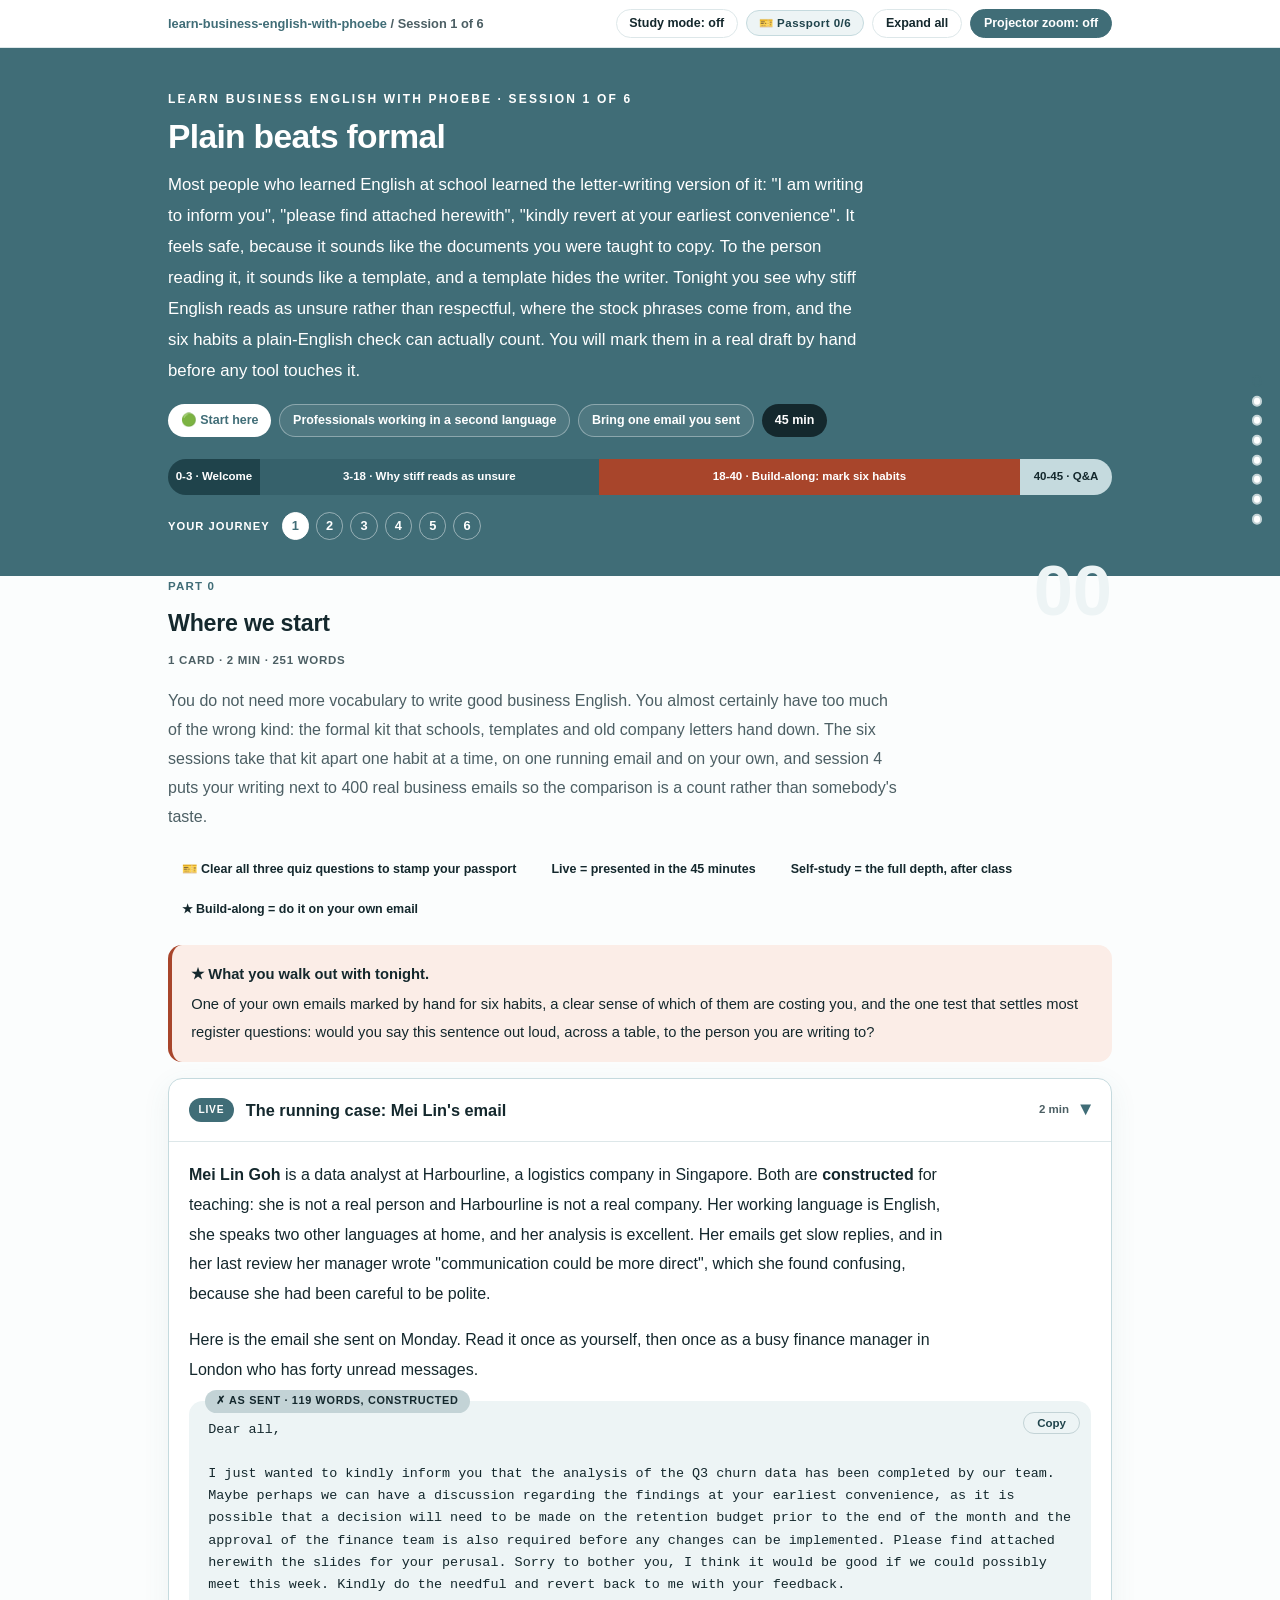
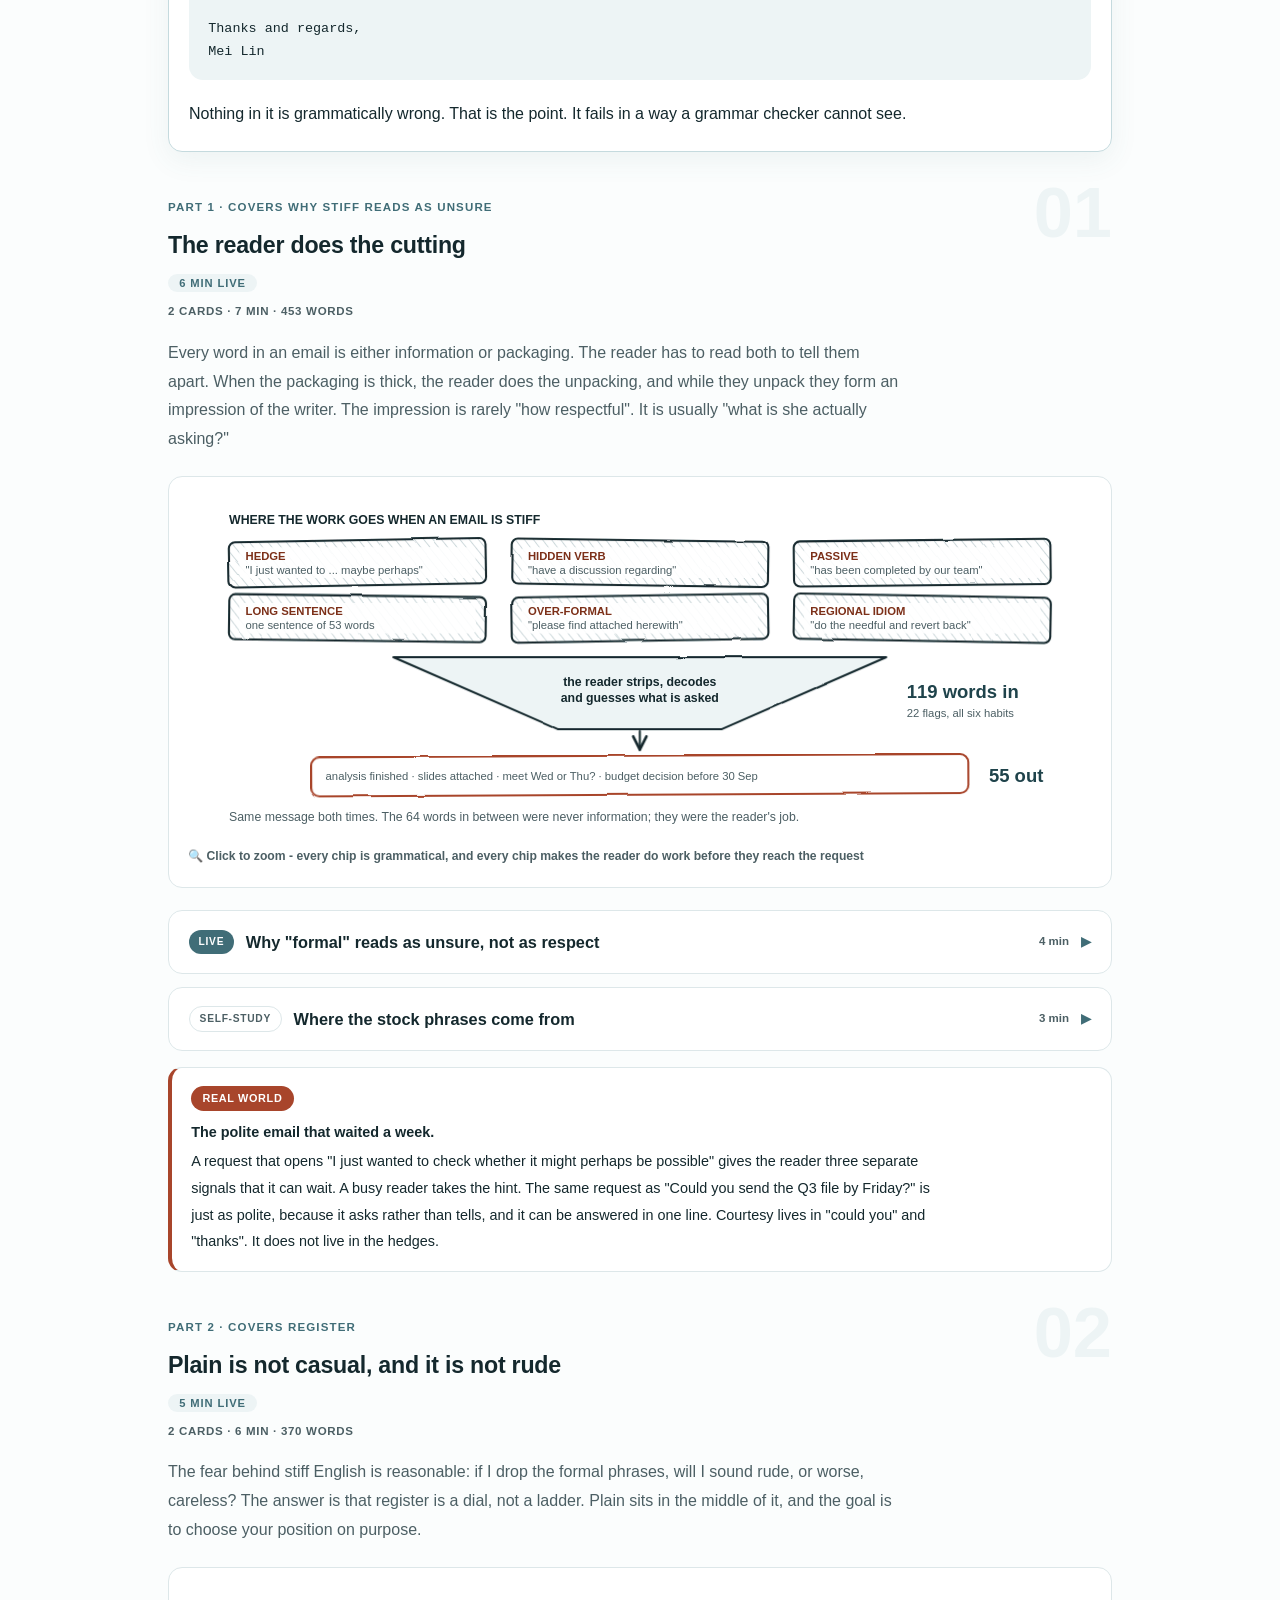
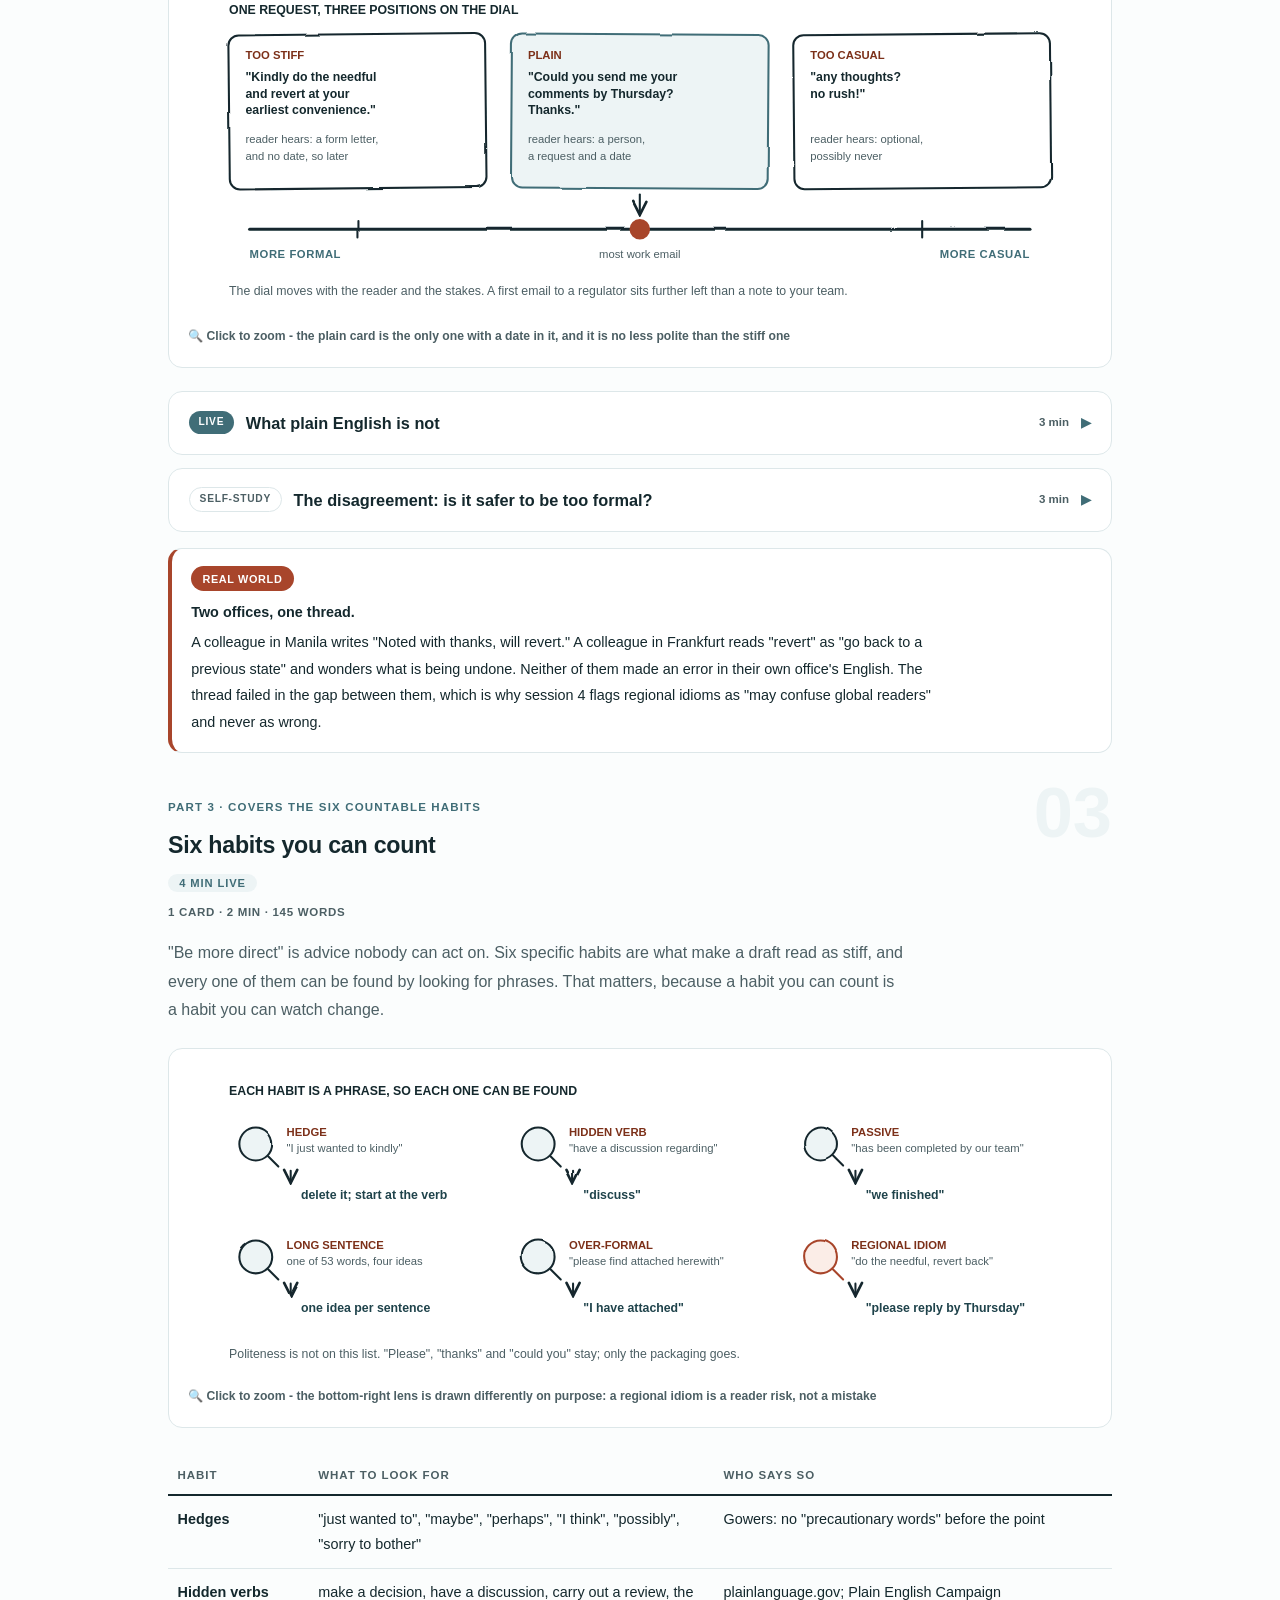
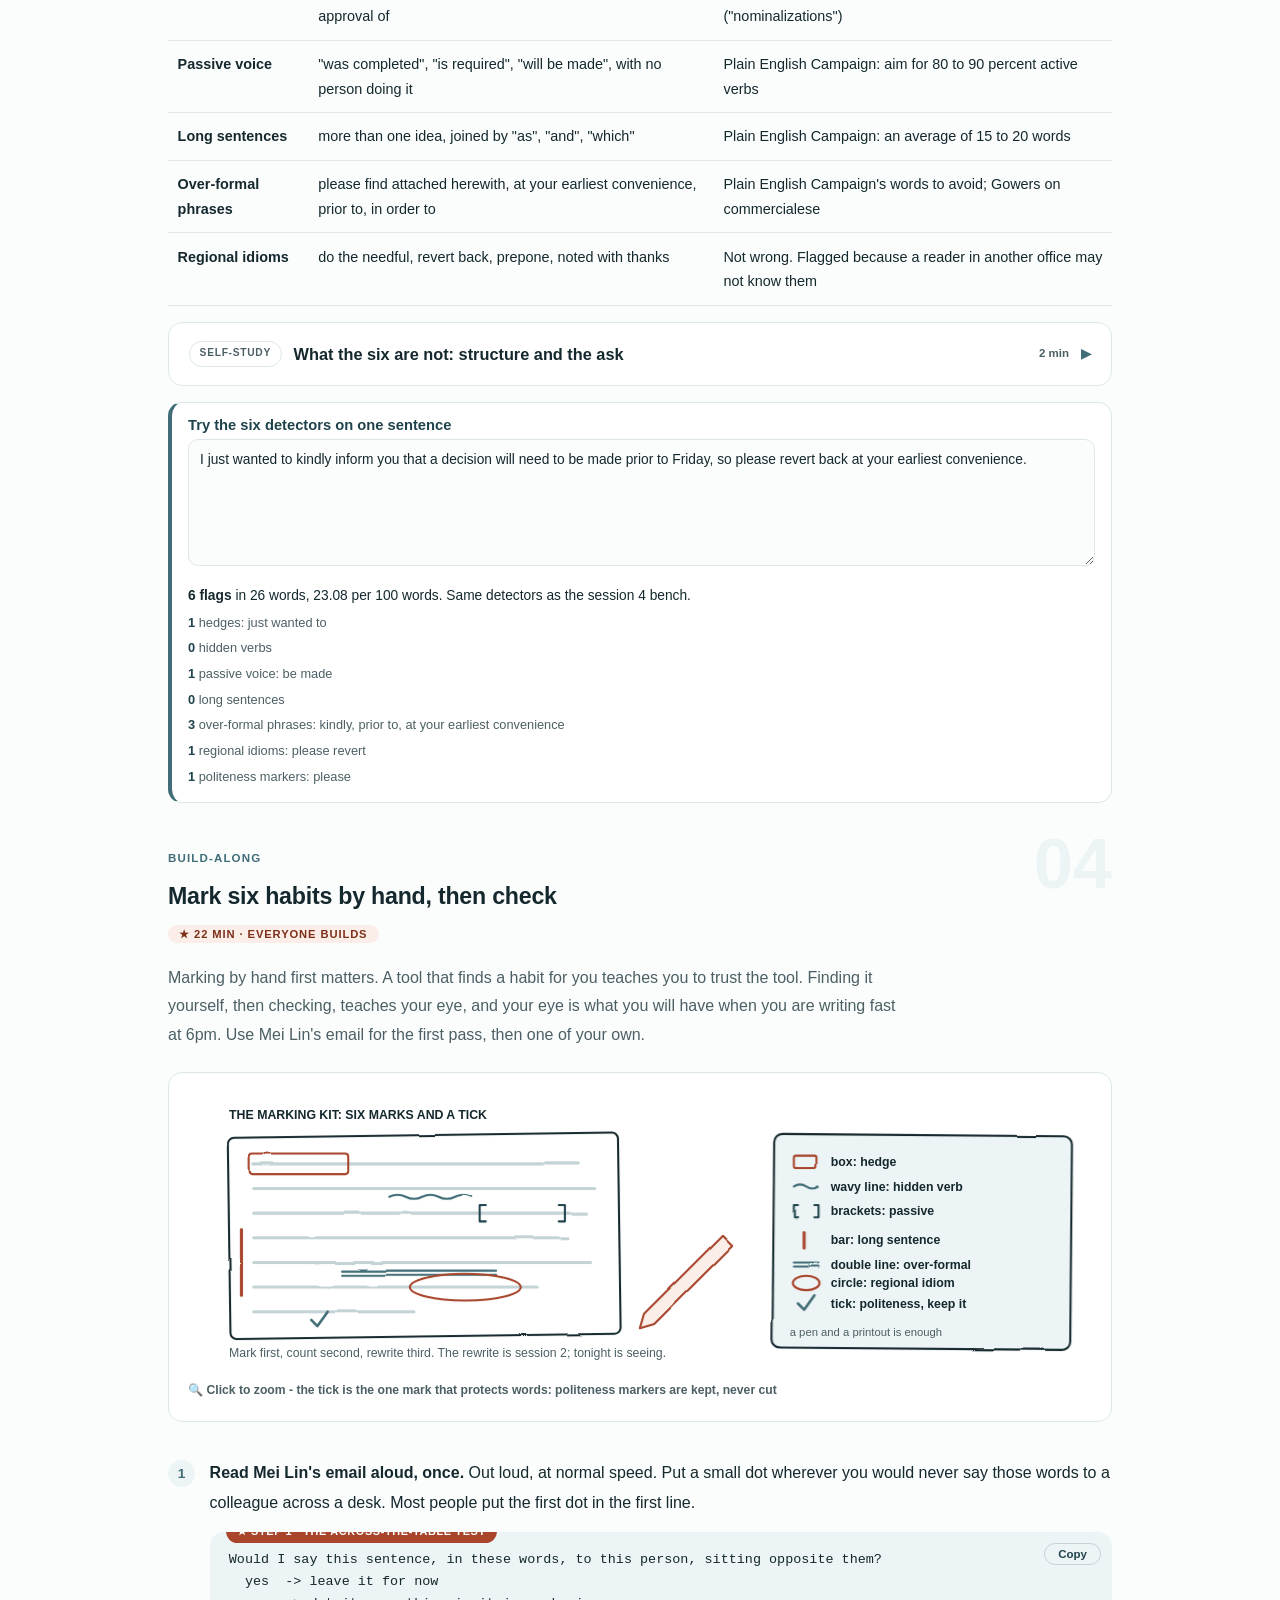
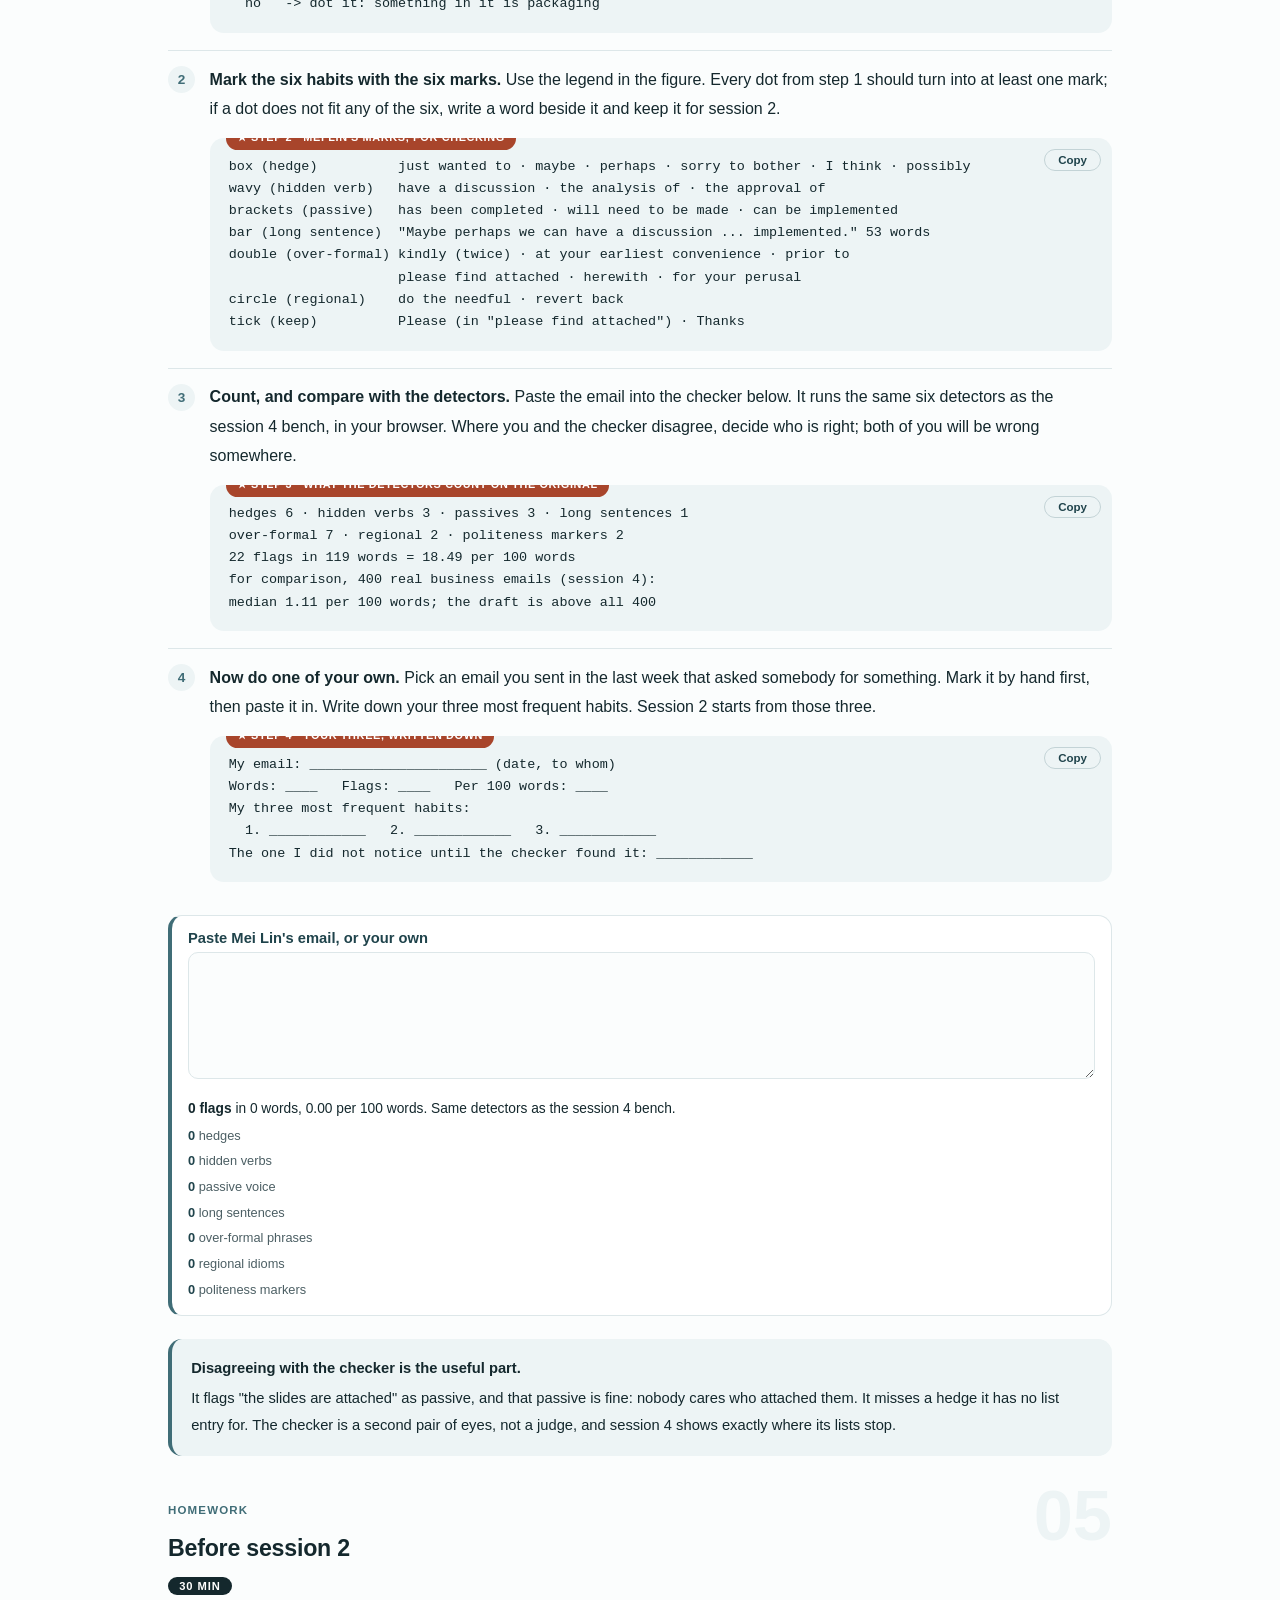
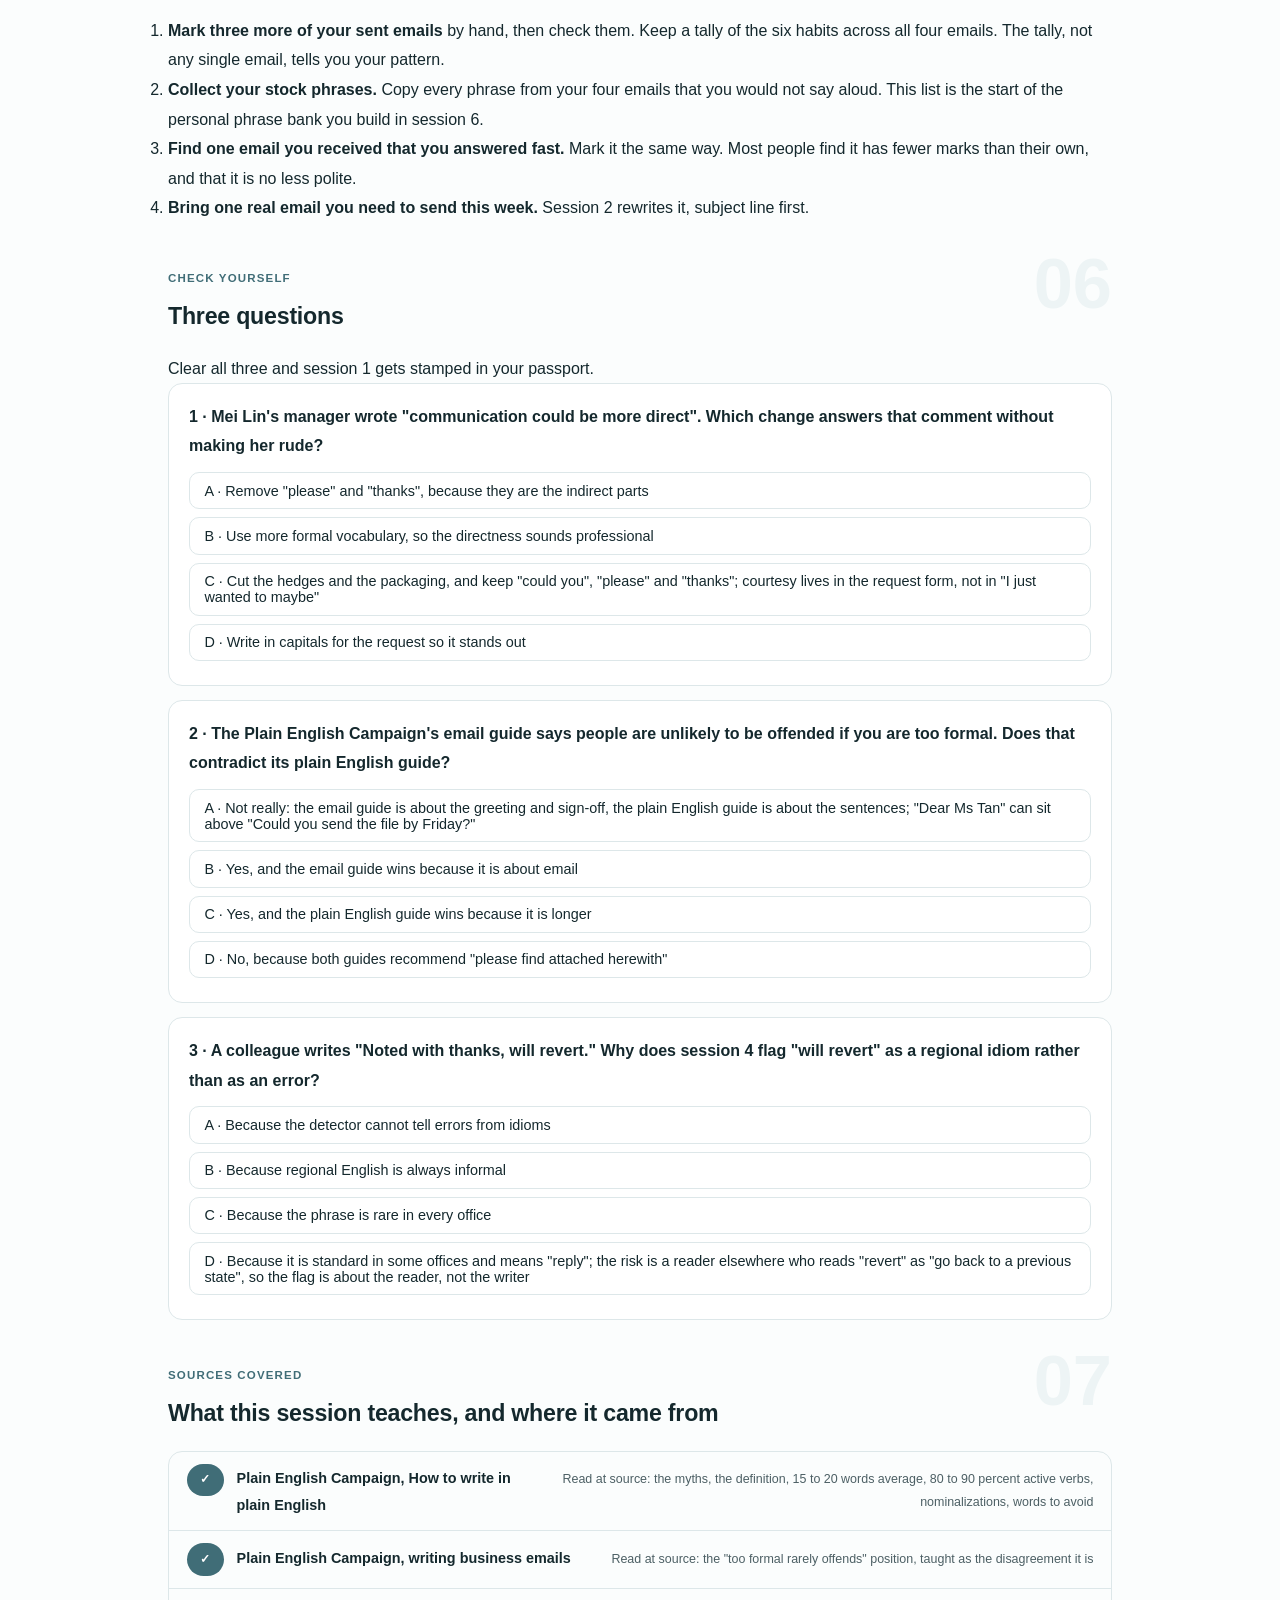
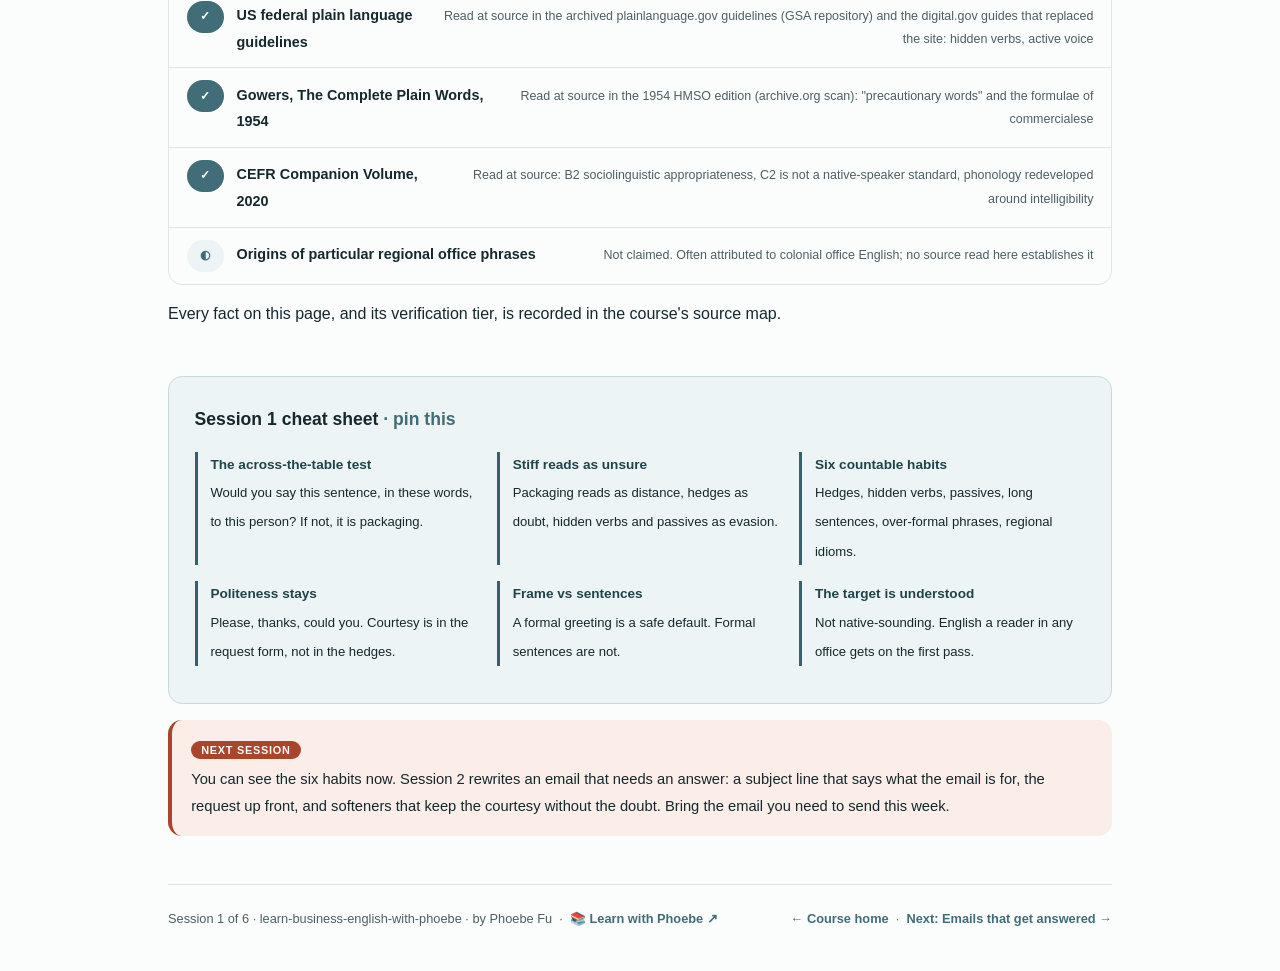
==== courses/01-plain-beats-formal.html @ 812353eb "Business English - six sessions and a real plain-English bench For non-native professionals: plain b" ====
<!DOCTYPE html>
<html lang="en">
<head>
<meta charset="UTF-8">
<meta name="viewport" content="width=device-width, initial-scale=1.0">
<!-- social:start -->
<meta name="description" content="Session 1 of 6. Why stiff, template English reads as unsure rather than respectful, where the stock phrases come from, and the six habits a plain-English check can actually count. For professionals who work in English as a second or third language.">
<meta property="og:type" content="article">
<meta property="og:site_name" content="Learn with Phoebe">
<meta property="og:title" content="Plain beats formal - learn business english with phoebe">
<meta property="og:description" content="Session 1 of 6. A 119-word email and a 55-word email carry the same message. The 64 words in between are the reader's job, and they read as distance, not respect.">
<meta property="og:url" content="https://phoebefu6.github.io/learn-business-english-with-phoebe/courses/01-plain-beats-formal.html">
<meta property="og:image" content="https://phoebefu6.github.io/learn-business-english-with-phoebe/assets/og-cover.png">
<meta property="og:image:width" content="1200">
<meta property="og:image:height" content="630">
<meta name="twitter:card" content="summary_large_image">
<meta name="twitter:title" content="Plain beats formal - learn business english with phoebe">
<meta name="twitter:description" content="Session 1 of 6. Why stiff English reads as unsure, and the six habits you can count.">
<meta name="twitter:image" content="https://phoebefu6.github.io/learn-business-english-with-phoebe/assets/og-cover.png">
<!-- social:end -->
<title>Session 1 · Plain beats formal - learn business english with phoebe</title>
<link rel="stylesheet" href="../assets/style.css?v=2">
</head>
<body>

<div class="toolbar">
  <div class="wrap">
    <span class="crumb"><a href="../index.html">learn-business-english-with-phoebe</a> / Session 1 of 6</span>
    <button class="btn" id="toggle-all" type="button">Expand all</button>
    <button class="btn primary" id="zoom-toggle" type="button">Projector zoom: off</button>
  </div>
</div>

<header class="masthead">
  <div class="wrap">
    <div class="eyebrow">Learn Business English with Phoebe · Session 1 of 6</div>
    <h1>Plain beats <span class="accent">formal</span></h1>
    <p class="sub">Most people who learned English at school learned the letter-writing version of it: "I am writing to inform you", "please find attached herewith", "kindly revert at your earliest convenience". It feels safe, because it sounds like the documents you were taught to copy. To the person reading it, it sounds like a template, and a template hides the writer. Tonight you see why stiff English reads as unsure rather than respectful, where the stock phrases come from, and the six habits a plain-English check can actually count. You will mark them in a real draft by hand before any tool touches it.</p>
    <div class="chip-row">
      <span class="chip level">🟢 Start here</span>
      <span class="chip audience">Professionals working in a second language</span>
      <span class="chip audience">Bring one email you sent</span>
      <span class="chip time">45 min</span>
    </div>
    <div class="agenda">
      <span class="a1" style="flex:1">0-3 · Welcome</span>
      <span class="a2" style="flex:4">3-18 · Why stiff reads as unsure</span>
      <span class="a3" style="flex:5">18-40 · Build-along: mark six habits</span>
      <span class="a4" style="flex:1">40-45 · Q&amp;A</span>
    </div>
  </div>
</header>

<main class="wrap">

  <section class="section" id="intro">
    <div class="section-kicker">
      <span class="klabel">Part 0</span>
      <h2>Where we start</h2>
    </div>
    <p class="lede">You do not need more vocabulary to write good business English. You almost certainly have too much of the wrong kind: the formal kit that schools, templates and old company letters hand down. The six sessions take that kit apart one habit at a time, on one running email and on your own, and session 4 puts your writing next to 400 real business emails so the comparison is a count rather than somebody's taste.</p>

    <div class="legend">
      <span class="pill">🎫 Clear all three quiz questions to stamp your passport</span>
      <span class="pill">Live = presented in the 45 minutes</span>
      <span class="pill">Self-study = the full depth, after class</span>
      <span class="pill">★ Build-along = do it on your own email</span>
    </div>

    <div class="callout win">
      <p><strong>★ What you walk out with tonight.</strong> One of your own emails marked by hand for six habits, a clear sense of which of them are costing you, and the one test that settles most register questions: would you say this sentence out loud, across a table, to the person you are writing to?</p>
    </div>

    <details class="card" open>
      <summary><span class="mode live">Live</span>The running case: Mei Lin's email<span class="mini">2 min</span><span class="caret">▶</span></summary>
      <div class="body">
        <p><strong>Mei Lin Goh</strong> is a data analyst at Harbourline, a logistics company in Singapore. Both are <strong>constructed</strong> for teaching: she is not a real person and Harbourline is not a real company. Her working language is English, she speaks two other languages at home, and her analysis is excellent. Her emails get slow replies, and in her last review her manager wrote "communication could be more direct", which she found confusing, because she had been careful to be polite.</p>
        <p>Here is the email she sent on Monday. Read it once as yourself, then once as a busy finance manager in London who has forty unread messages.</p>
        <div class="prompt-box bad"><span class="label">✗ As sent · 119 words, constructed</span>Dear all,

I just wanted to kindly inform you that the analysis of the Q3 churn data has been completed by our team. Maybe perhaps we can have a discussion regarding the findings at your earliest convenience, as it is possible that a decision will need to be made on the retention budget prior to the end of the month and the approval of the finance team is also required before any changes can be implemented. Please find attached herewith the slides for your perusal. Sorry to bother you, I think it would be good if we could possibly meet this week. Kindly do the needful and revert back to me with your feedback.

Thanks and regards,
Mei Lin</div>
        <p>Nothing in it is grammatically wrong. That is the point. It fails in a way a grammar checker cannot see.</p>
      </div>
    </details>
  </section>

  <section class="section" id="part-1">
    <div class="section-kicker">
      <span class="klabel">Part 1 · covers why stiff reads as unsure</span>
      <h2>The reader does the cutting</h2>
      <span class="tag concept">6 min live</span>
    </div>
    <p class="lede">Every word in an email is either information or packaging. The reader has to read both to tell them apart. When the packaging is thick, the reader does the unpacking, and while they unpack they form an impression of the writer. The impression is rarely "how respectful". It is usually "what is she actually asking?"</p>

    <figure class="zoomable">
      <svg viewBox="0 0 880 330" xmlns="http://www.w3.org/2000/svg" role="img" aria-label="Mei Lin's 119-word email drawn as six labelled chips, one per habit: a hedge, a hidden verb, a passive, a 53-word sentence, an over-formal phrase and a regional idiom. They pour into a funnel labelled the reader strips, decodes and guesses. What comes out is a 55-word message with the same content: analysis finished, slides attached, meet Wednesday or Thursday, budget decision before 30 September.">
        <defs>
          <filter id="s1aSk" x="-3%" y="-3%" width="106%" height="106%"><feTurbulence type="fractalNoise" baseFrequency="0.02" numOctaves="2" seed="11" result="n"/><feDisplacementMap in="SourceGraphic" in2="n" scale="2.4" xChannelSelector="R" yChannelSelector="G"/></filter>
          <pattern id="s1aHc" patternUnits="userSpaceOnUse" width="7" height="7" patternTransform="rotate(-38)"><line x1="0" y1="0" x2="0" y2="7" stroke="#406D77" stroke-width="1" opacity=".5"/></pattern>
          <marker id="s1aAr" viewBox="0 0 10 10" refX="9" refY="5" markerWidth="8" markerHeight="8" orient="auto"><path d="M1 1 L9 5 L1 9" fill="none" stroke="#14282D" stroke-width="1.6" stroke-linecap="round"/></marker>
        </defs>
        <style>
          .s1aH { font: 800 12px Inter, sans-serif; fill: #14282D; }
          .s1aL { font: 600 12px Inter, sans-serif; fill: #14282D; }
          .s1aS { font: 400 11px Inter, sans-serif; fill: #4C5F64; }
          .s1aB { font: 800 11px Inter, sans-serif; fill: #7C3019; }
          .s1aV { font: 800 18px Inter, sans-serif; fill: #1F434B; }
          .s1aN { font: 400 12px Inter, sans-serif; fill: #4C5F64; }
        </style>

        <text class="s1aH" x="40" y="26">WHERE THE WORK GOES WHEN AN EMAIL IS STIFF</text>

        <g filter="url(#s1aSk)" fill="none" stroke="#14282D" stroke-width="2" stroke-linecap="round" stroke-linejoin="round">
          <rect x="40" y="42" width="250" height="44" rx="6" transform="rotate(-1 165 64)" fill="url(#s1aHc)"/>
          <rect x="315" y="42" width="250" height="44" rx="6" transform="rotate(0.8 440 64)" fill="url(#s1aHc)"/>
          <rect x="590" y="42" width="250" height="44" rx="6" transform="rotate(-0.6 715 64)" fill="url(#s1aHc)"/>
          <rect x="40" y="96" width="250" height="44" rx="6" transform="rotate(0.7 165 118)" fill="url(#s1aHc)"/>
          <rect x="315" y="96" width="250" height="44" rx="6" transform="rotate(-0.9 440 118)" fill="url(#s1aHc)"/>
          <rect x="590" y="96" width="250" height="44" rx="6" transform="rotate(1 715 118)" fill="url(#s1aHc)"/>
          <path d="M200 156 L680 156 L520 226 L360 226 Z" fill="#EDF4F5"/>
          <path d="M440 228 L440 246" marker-end="url(#s1aAr)"/>
          <rect x="120" y="252" width="640" height="38" rx="8" transform="rotate(-0.3 440 271)" fill="#FFFFFF" stroke="#A8452B"/>
        </g>

        <rect x="50" y="49" width="230" height="30" fill="#FFFFFF" opacity=".88" rx="4"/>
        <text class="s1aB" x="56" y="61">HEDGE</text>
        <text class="s1aS" x="56" y="75">"I just wanted to ... maybe perhaps"</text>
        <rect x="325" y="49" width="230" height="30" fill="#FFFFFF" opacity=".88" rx="4"/>
        <text class="s1aB" x="331" y="61">HIDDEN VERB</text>
        <text class="s1aS" x="331" y="75">"have a discussion regarding"</text>
        <rect x="600" y="49" width="230" height="30" fill="#FFFFFF" opacity=".88" rx="4"/>
        <text class="s1aB" x="606" y="61">PASSIVE</text>
        <text class="s1aS" x="606" y="75">"has been completed by our team"</text>
        <rect x="50" y="103" width="230" height="30" fill="#FFFFFF" opacity=".88" rx="4"/>
        <text class="s1aB" x="56" y="115">LONG SENTENCE</text>
        <text class="s1aS" x="56" y="129">one sentence of 53 words</text>
        <rect x="325" y="103" width="230" height="30" fill="#FFFFFF" opacity=".88" rx="4"/>
        <text class="s1aB" x="331" y="115">OVER-FORMAL</text>
        <text class="s1aS" x="331" y="129">"please find attached herewith"</text>
        <rect x="600" y="103" width="230" height="30" fill="#FFFFFF" opacity=".88" rx="4"/>
        <text class="s1aB" x="606" y="115">REGIONAL IDIOM</text>
        <text class="s1aS" x="606" y="129">"do the needful and revert back"</text>

        <text class="s1aL" x="440" y="184" text-anchor="middle">the reader strips, decodes</text>
        <text class="s1aL" x="440" y="200" text-anchor="middle">and guesses what is asked</text>
        <text class="s1aV" x="700" y="196">119 words in</text>
        <text class="s1aS" x="700" y="214">22 flags, all six habits</text>

        <text class="s1aS" x="134" y="276">analysis finished · slides attached · meet Wed or Thu? · budget decision before 30 Sep</text>
        <text class="s1aV" x="780" y="278">55 out</text>

        <text class="s1aN" x="40" y="316">Same message both times. The 64 words in between were never information; they were the reader's job.</text>
      </svg>
      <figcaption>🔍 Click to zoom - every chip is grammatical, and every chip makes the reader do work before they reach the request</figcaption>
    </figure>

    <details class="card">
      <summary><span class="mode live">Live</span>Why "formal" reads as unsure, not as respect<span class="mini">4 min</span><span class="caret">▶</span></summary>
      <div class="body">
        <p>A reader cannot hear your tone. They infer it from the words, and they infer the most from the words that are not doing any work. Three readings are common, and none of them is the one the writer intended:</p>
        <p><strong>Packaging reads as distance.</strong> "Please be informed that" and "I wish to inform you" are phrases nobody says aloud to a colleague. A reader hears a form letter, and a form letter has nobody behind it. The UK Plain English Campaign's own test is to imagine you are talking to the reader across a table.</p>
        <p><strong>Hedges read as doubt.</strong> "I just wanted to", "maybe perhaps", "I think it would be good if we could possibly". Each one is meant as courtesy. Stacked, they tell the reader the writer is not sure the request is allowed, which invites the reader to decide it is not urgent. Ernest Gowers, writing for British civil servants in 1954, put the rule in one line: go straight to what you have to say, without precautionary words.</p>
        <p><strong>Hidden verbs and passives read as evasion.</strong> "A decision will need to be made" does not say who decides. "The approval of the finance team is also required" does not say who asks them. The US federal plain language guidelines name exactly this pair, hidden verbs and passive voice, as what gives writing "an officious and longwinded style".</p>
        <p>Mei Lin intended all three as politeness. Her manager's review comment, "could be more direct", was the reader's experience of them.</p>
      </div>
    </details>

    <details class="card">
      <summary><span class="mode self">Self-study</span>Where the stock phrases come from<span class="mini">3 min</span><span class="caret">▶</span></summary>
      <div class="body">
        <p>Many of the phrases that feel most "proper" are survivals of old commercial letter-writing. In <em>The Complete Plain Words</em> (1954 edition, Her Majesty's Stationery Office), Gowers already warned officials against "the dry meaningless formulae of commercialese". Some, he wrote, needed no warning, because officials no longer wrote "your esteemed letter to hand" or addressed a correspondent as "your good self"; others, such as the "foolish begs" of "I beg to acknowledge", were still common. In British government writing they were already on the way out seventy years ago.</p>
        <p>They did not die. They travelled, through school textbooks, letter-writing manuals, company templates and the emails of whoever trained you, and in some offices they are still the safe default. That history is the useful part: the phrases are not wrong, and you were not wrong to learn them. They are simply older than the readers you are now writing to, and those readers learned a different default.</p>
        <p>One honest limit. It is often said that particular regional phrases, "do the needful" for example, descend directly from British colonial office English. That is plausible and widely repeated, but no source read for these pages establishes the line of descent, so it is not claimed here.</p>
      </div>
    </details>

    <div class="callout example">
      <span class="ex-pill">Real world</span>
      <p><strong>The polite email that waited a week.</strong> A request that opens "I just wanted to check whether it might perhaps be possible" gives the reader three separate signals that it can wait. A busy reader takes the hint. The same request as "Could you send the Q3 file by Friday?" is just as polite, because it asks rather than tells, and it can be answered in one line. Courtesy lives in "could you" and "thanks". It does not live in the hedges.</p>
    </div>
  </section>

  <section class="section" id="part-2">
    <div class="section-kicker">
      <span class="klabel">Part 2 · covers register</span>
      <h2>Plain is not casual, and it is not rude</h2>
      <span class="tag concept">5 min live</span>
    </div>
    <p class="lede">The fear behind stiff English is reasonable: if I drop the formal phrases, will I sound rude, or worse, careless? The answer is that register is a dial, not a ladder. Plain sits in the middle of it, and the goal is to choose your position on purpose.</p>

    <figure class="zoomable">
      <svg viewBox="0 0 880 320" xmlns="http://www.w3.org/2000/svg" role="img" aria-label="A register dial drawn as a rail with three cards above it. Left, too stiff: kindly do the needful and revert at your earliest convenience; the reader hears a form letter with no date. Middle, plain: could you send me your comments by Thursday; the reader hears a person, a request and a date. Right, too casual: any thoughts? no rush; the reader hears that it is optional. A marker sits on plain, and a note says the dial moves with the reader, not with your nerves.">
        <defs>
          <filter id="s1bSk" x="-3%" y="-3%" width="106%" height="106%"><feTurbulence type="fractalNoise" baseFrequency="0.02" numOctaves="2" seed="23" result="n"/><feDisplacementMap in="SourceGraphic" in2="n" scale="2.4" xChannelSelector="R" yChannelSelector="G"/></filter>
          <pattern id="s1bHc" patternUnits="userSpaceOnUse" width="7" height="7" patternTransform="rotate(-38)"><line x1="0" y1="0" x2="0" y2="7" stroke="#406D77" stroke-width="1" opacity=".5"/></pattern>
          <marker id="s1bAr" viewBox="0 0 10 10" refX="9" refY="5" markerWidth="8" markerHeight="8" orient="auto"><path d="M1 1 L9 5 L1 9" fill="none" stroke="#14282D" stroke-width="1.6" stroke-linecap="round"/></marker>
        </defs>
        <style>
          .s1bH { font: 800 12px Inter, sans-serif; fill: #14282D; }
          .s1bL { font: 600 12px Inter, sans-serif; fill: #14282D; }
          .s1bS { font: 400 11px Inter, sans-serif; fill: #4C5F64; }
          .s1bB { font: 800 11px Inter, sans-serif; fill: #7C3019; }
          .s1bA { font: 700 11px Inter, sans-serif; fill: #406D77; letter-spacing: .05em; }
          .s1bN { font: 400 12px Inter, sans-serif; fill: #4C5F64; }
        </style>

        <text class="s1bH" x="40" y="26">ONE REQUEST, THREE POSITIONS ON THE DIAL</text>

        <g filter="url(#s1bSk)" fill="none" stroke="#14282D" stroke-width="2" stroke-linecap="round" stroke-linejoin="round">
          <rect x="40" y="46" width="250" height="150" rx="10" transform="rotate(-0.6 165 121)" fill="#FFFFFF"/>
          <rect x="315" y="46" width="250" height="150" rx="10" transform="rotate(0.4 440 121)" fill="#EDF4F5" stroke="#406D77"/>
          <rect x="590" y="46" width="250" height="150" rx="10" transform="rotate(-0.5 715 121)" fill="#FFFFFF"/>
          <path d="M60 236 L820 236" stroke-width="3"/>
          <path d="M165 228 L165 244 M440 228 L440 244 M715 228 L715 244"/>
          <circle cx="440" cy="236" r="9" fill="#A8452B" stroke="#A8452B"/>
          <path d="M440 202 L440 222" marker-end="url(#s1bAr)"/>
        </g>

        <text class="s1bB" x="56" y="70">TOO STIFF</text>
        <text class="s1bL" x="56" y="92">"Kindly do the needful</text>
        <text class="s1bL" x="56" y="108">and revert at your</text>
        <text class="s1bL" x="56" y="124">earliest convenience."</text>
        <text class="s1bS" x="56" y="152">reader hears: a form letter,</text>
        <text class="s1bS" x="56" y="168">and no date, so later</text>

        <text class="s1bB" x="331" y="70">PLAIN</text>
        <text class="s1bL" x="331" y="92">"Could you send me your</text>
        <text class="s1bL" x="331" y="108">comments by Thursday?</text>
        <text class="s1bL" x="331" y="124">Thanks."</text>
        <text class="s1bS" x="331" y="152">reader hears: a person,</text>
        <text class="s1bS" x="331" y="168">a request and a date</text>

        <text class="s1bB" x="606" y="70">TOO CASUAL</text>
        <text class="s1bL" x="606" y="92">"any thoughts?</text>
        <text class="s1bL" x="606" y="108">no rush!"</text>
        <text class="s1bS" x="606" y="152">reader hears: optional,</text>
        <text class="s1bS" x="606" y="168">possibly never</text>

        <text class="s1bA" x="60" y="264">MORE FORMAL</text>
        <text class="s1bA" x="820" y="264" text-anchor="end">MORE CASUAL</text>
        <text class="s1bS" x="440" y="264" text-anchor="middle">most work email</text>

        <text class="s1bN" x="40" y="300">The dial moves with the reader and the stakes. A first email to a regulator sits further left than a note to your team.</text>
      </svg>
      <figcaption>🔍 Click to zoom - the plain card is the only one with a date in it, and it is no less polite than the stiff one</figcaption>
    </figure>

    <details class="card">
      <summary><span class="mode live">Live</span>What plain English is not<span class="mini">3 min</span><span class="caret">▶</span></summary>
      <div class="body">
        <p>The Plain English Campaign's guide <em>How to write in plain English</em> opens by clearing away the myths, and the list is worth knowing because it answers the fears directly. Plain English is not baby talk. It does not mean shortening a message until it changes meaning. It is not about banning long words or letting grammar slip. And, in the guide's words, it is not as easy as people think.</p>
        <p>What it is, in their definition: a message written with the reader in mind and with the right tone of voice, that is clear and concise. Tone of voice is in the definition. Plain English that sounds rude is bad plain English.</p>
        <p>The same guide also clears some grammar myths that make non-native writers stiff: you may start a sentence with "and", "but", "because", "so" or "however", you may end one with a preposition, and you may split an infinitive. If a school rule is making a sentence harder to read, the rule is the problem.</p>
      </div>
    </details>

    <details class="card">
      <summary><span class="mode self">Self-study</span>The disagreement: is it safer to be too formal?<span class="mini">3 min</span><span class="caret">▶</span></summary>
      <div class="body">
        <p>Not every authority agrees, and it is worth seeing the disagreement rather than a tidy rule. The same Plain English Campaign that argues for plain English also publishes a short guide to business email which advises opening with "Dear" and closing with "Regards", says "Hi" is not really appropriate unless you know the person, and states that people are unlikely to be offended if you are too formal, while some may find you rude if you are too informal.</p>
        <p>Both positions are reasonable, and they are about different things. The email guide is about the <strong>greeting and sign-off</strong>, the frame around the message. The plain English guide is about the <strong>sentences inside it</strong>. You can open with "Dear Ms Tan" and still write "Could you send the file by Friday?" underneath. What neither guide recommends is formality inside the sentences: no plain English authority read for these pages defends "please find attached herewith".</p>
        <p>The Council of Europe's language framework puts the skill in exactly these terms. At B2, its description of sociolinguistic appropriateness includes expressing yourself "confidently, clearly and politely in a formal or informal register, appropriate to the situation and person(s) concerned". The skill is the choosing, not a fixed level of formality.</p>
      </div>
    </details>

    <div class="callout example">
      <span class="ex-pill">Real world</span>
      <p><strong>Two offices, one thread.</strong> A colleague in Manila writes "Noted with thanks, will revert." A colleague in Frankfurt reads "revert" as "go back to a previous state" and wonders what is being undone. Neither of them made an error in their own office's English. The thread failed in the gap between them, which is why session 4 flags regional idioms as "may confuse global readers" and never as wrong.</p>
    </div>
  </section>

  <section class="section" id="part-3">
    <div class="section-kicker">
      <span class="klabel">Part 3 · covers the six countable habits</span>
      <h2>Six habits you can count</h2>
      <span class="tag concept">4 min live</span>
    </div>
    <p class="lede">"Be more direct" is advice nobody can act on. Six specific habits are what make a draft read as stiff, and every one of them can be found by looking for phrases. That matters, because a habit you can count is a habit you can watch change.</p>

    <figure class="zoomable">
      <svg viewBox="0 0 880 300" xmlns="http://www.w3.org/2000/svg" role="img" aria-label="Six hand-drawn magnifying lenses in a three by two grid, one per habit, each over a phrase from Mei Lin's email with the plain version beneath: hedge, I just wanted to, becomes nothing; hidden verb, have a discussion, becomes discuss; passive, has been completed by our team, becomes we finished; long sentence, 53 words, becomes three sentences; over-formal, please find attached herewith, becomes I have attached; regional idiom, revert back, becomes reply.">
        <defs>
          <filter id="s1cSk" x="-3%" y="-3%" width="106%" height="106%"><feTurbulence type="fractalNoise" baseFrequency="0.02" numOctaves="2" seed="37" result="n"/><feDisplacementMap in="SourceGraphic" in2="n" scale="2.4" xChannelSelector="R" yChannelSelector="G"/></filter>
          <marker id="s1cAr" viewBox="0 0 10 10" refX="9" refY="5" markerWidth="8" markerHeight="8" orient="auto"><path d="M1 1 L9 5 L1 9" fill="none" stroke="#14282D" stroke-width="1.6" stroke-linecap="round"/></marker>
        </defs>
        <style>
          .s1cH { font: 800 12px Inter, sans-serif; fill: #14282D; }
          .s1cB { font: 800 11px Inter, sans-serif; fill: #7C3019; }
          .s1cS { font: 400 11px Inter, sans-serif; fill: #4C5F64; }
          .s1cL { font: 600 12px Inter, sans-serif; fill: #1F434B; }
          .s1cN { font: 400 12px Inter, sans-serif; fill: #4C5F64; }
        </style>

        <text class="s1cH" x="40" y="26">EACH HABIT IS A PHRASE, SO EACH ONE CAN BE FOUND</text>

        <g filter="url(#s1cSk)" fill="none" stroke="#14282D" stroke-width="2" stroke-linecap="round" stroke-linejoin="round">
          <circle cx="66" cy="74" r="16" fill="#EDF4F5"/><path d="M78 86 L88 96"/>
          <circle cx="341" cy="74" r="16" fill="#EDF4F5"/><path d="M353 86 L363 96"/>
          <circle cx="616" cy="74" r="16" fill="#EDF4F5"/><path d="M628 86 L638 96"/>
          <circle cx="66" cy="184" r="16" fill="#EDF4F5"/><path d="M78 196 L88 206"/>
          <circle cx="341" cy="184" r="16" fill="#EDF4F5"/><path d="M353 196 L363 206"/>
          <circle cx="616" cy="184" r="16" fill="#FBEDE7" stroke="#A8452B"/><path d="M628 196 L638 206" stroke="#A8452B"/>
          <path d="M100 100 L100 112" marker-end="url(#s1cAr)"/>
          <path d="M375 100 L375 112" marker-end="url(#s1cAr)"/>
          <path d="M650 100 L650 112" marker-end="url(#s1cAr)"/>
          <path d="M100 210 L100 222" marker-end="url(#s1cAr)"/>
          <path d="M375 210 L375 222" marker-end="url(#s1cAr)"/>
          <path d="M650 210 L650 222" marker-end="url(#s1cAr)"/>
        </g>

        <text class="s1cB" x="96" y="66">HEDGE</text>
        <text class="s1cS" x="96" y="82">"I just wanted to kindly"</text>
        <text class="s1cL" x="110" y="128">delete it; start at the verb</text>
        <text class="s1cB" x="371" y="66">HIDDEN VERB</text>
        <text class="s1cS" x="371" y="82">"have a discussion regarding"</text>
        <text class="s1cL" x="385" y="128">"discuss"</text>
        <text class="s1cB" x="646" y="66">PASSIVE</text>
        <text class="s1cS" x="646" y="82">"has been completed by our team"</text>
        <text class="s1cL" x="660" y="128">"we finished"</text>
        <text class="s1cB" x="96" y="176">LONG SENTENCE</text>
        <text class="s1cS" x="96" y="192">one of 53 words, four ideas</text>
        <text class="s1cL" x="110" y="238">one idea per sentence</text>
        <text class="s1cB" x="371" y="176">OVER-FORMAL</text>
        <text class="s1cS" x="371" y="192">"please find attached herewith"</text>
        <text class="s1cL" x="385" y="238">"I have attached"</text>
        <text class="s1cB" x="646" y="176">REGIONAL IDIOM</text>
        <text class="s1cS" x="646" y="192">"do the needful, revert back"</text>
        <text class="s1cL" x="660" y="238">"please reply by Thursday"</text>

        <text class="s1cN" x="40" y="282">Politeness is not on this list. "Please", "thanks" and "could you" stay; only the packaging goes.</text>
      </svg>
      <figcaption>🔍 Click to zoom - the bottom-right lens is drawn differently on purpose: a regional idiom is a reader risk, not a mistake</figcaption>
    </figure>

    <table class="clean">
      <tr><th>Habit</th><th>What to look for</th><th>Who says so</th></tr>
      <tr><td><strong>Hedges</strong></td><td>"just wanted to", "maybe", "perhaps", "I think", "possibly", "sorry to bother"</td><td>Gowers: no "precautionary words" before the point</td></tr>
      <tr><td><strong>Hidden verbs</strong></td><td>make a decision, have a discussion, carry out a review, the approval of</td><td>plainlanguage.gov; Plain English Campaign ("nominalizations")</td></tr>
      <tr><td><strong>Passive voice</strong></td><td>"was completed", "is required", "will be made", with no person doing it</td><td>Plain English Campaign: aim for 80 to 90 percent active verbs</td></tr>
      <tr><td><strong>Long sentences</strong></td><td>more than one idea, joined by "as", "and", "which"</td><td>Plain English Campaign: an average of 15 to 20 words</td></tr>
      <tr><td><strong>Over-formal phrases</strong></td><td>please find attached herewith, at your earliest convenience, prior to, in order to</td><td>Plain English Campaign's words to avoid; Gowers on commercialese</td></tr>
      <tr><td><strong>Regional idioms</strong></td><td>do the needful, revert back, prepone, noted with thanks</td><td>Not wrong. Flagged because a reader in another office may not know them</td></tr>
    </table>

    <details class="card">
      <summary><span class="mode self">Self-study</span>What the six are not: structure and the ask<span class="mini">2 min</span><span class="caret">▶</span></summary>
      <div class="body">
        <p>All six are habits <strong>inside sentences</strong>. Whether your email has a clear ask, where the ask sits, and how to deliver bad news are questions of structure, and they are taught properly next door in <a href="https://phoebefu6.github.io/learn-communication-with-phoebe/">Communication ↗</a>, which has its own clarity scorer for exactly that. The two work together: structure decides what the reader meets first, the six habits decide how hard each sentence is to read once they meet it.</p>
        <p>A note on the target. The Council of Europe's framework states that its top level, C2, "has no relation whatsoever" with the performance of an idealised native speaker, and its redeveloped pronunciation scale moved the focus from accent to intelligibility. That is the standard here too. The aim is English a busy reader in any office understands on the first pass, not English that sounds like it came from London or New York.</p>
      </div>
    </details>

    <div class="pe-mini" data-title="Try the six detectors on one sentence" data-seed="I just wanted to kindly inform you that a decision will need to be made prior to Friday, so please revert back at your earliest convenience."></div>
  </section>

  <section class="section" id="demo-1">
    <div class="section-kicker">
      <span class="klabel">Build-along</span>
      <h2>Mark six habits by hand, then check</h2>
      <span class="tag demo">★ 22 min · everyone builds</span>
    </div>
    <p class="lede">Marking by hand first matters. A tool that finds a habit for you teaches you to trust the tool. Finding it yourself, then checking, teaches your eye, and your eye is what you will have when you are writing fast at 6pm. Use Mei Lin's email for the first pass, then one of your own.</p>

    <figure class="zoomable">
      <svg viewBox="0 0 880 270" xmlns="http://www.w3.org/2000/svg" role="img" aria-label="A printed email sketched as a page of grey lines with six kinds of hand marks on it: a box around a hedge, a wavy underline under a hidden verb, a bracket around a passive, a vertical bar beside a long sentence, a double underline under an over-formal phrase and a circled regional idiom. A pencil sits beside it. On the right, the legend lists the six marks and a seventh, a tick, for each politeness marker that stays.">
        <defs>
          <filter id="s1dSk" x="-3%" y="-3%" width="106%" height="106%"><feTurbulence type="fractalNoise" baseFrequency="0.02" numOctaves="2" seed="41" result="n"/><feDisplacementMap in="SourceGraphic" in2="n" scale="2.4" xChannelSelector="R" yChannelSelector="G"/></filter>
        </defs>
        <style>
          .s1dH { font: 800 12px Inter, sans-serif; fill: #14282D; }
          .s1dL { font: 600 12px Inter, sans-serif; fill: #14282D; }
          .s1dS { font: 400 11px Inter, sans-serif; fill: #4C5F64; }
          .s1dN { font: 400 12px Inter, sans-serif; fill: #4C5F64; }
        </style>

        <text class="s1dH" x="40" y="26">THE MARKING KIT: SIX MARKS AND A TICK</text>

        <g filter="url(#s1dSk)" fill="none" stroke="#14282D" stroke-width="2" stroke-linecap="round" stroke-linejoin="round">
          <rect x="40" y="42" width="380" height="196" rx="6" transform="rotate(-0.8 230 140)" fill="#FFFFFF"/>
          <path d="M64 70 L380 70 M64 94 L396 94 M64 118 L388 118 M64 142 L370 142 M64 166 L392 166 M64 190 L340 190 M64 214 L220 214" stroke="#C3D3D6" stroke-width="3"/>
          <rect x="60" y="60" width="96" height="20" rx="3" stroke="#A8452B"/>
          <path d="M196 102 Q204 98 212 102 T228 102 T244 102 T260 102 T276 102" stroke="#406D77"/>
          <path d="M290 110 L284 110 L284 126 L290 126 M362 110 L368 110 L368 126 L362 126" stroke="#1F434B"/>
          <path d="M52 134 L52 198" stroke="#A8452B" stroke-width="3"/>
          <path d="M150 174 L300 174 M150 178 L300 178" stroke="#406D77"/>
          <ellipse cx="270" cy="190" rx="54" ry="13" stroke="#A8452B"/>
          <path d="M120 222 L126 228 L136 214" stroke="#406D77" stroke-width="2.5"/>
          <path d="M444 216 L520 140 L530 150 L454 226 L440 230 Z" fill="#FBEDE7" stroke="#A8452B"/>
          <rect x="570" y="42" width="290" height="208" rx="8" transform="rotate(0.5 715 146)" fill="#EDF4F5"/>
          <rect x="590" y="62" width="22" height="12" rx="2" stroke="#A8452B"/>
          <path d="M590 92 Q596 88 602 92 T614 92" stroke="#406D77"/>
          <path d="M594 110 L590 110 L590 122 L594 122 M610 110 L614 110 L614 122 L610 122" stroke="#1F434B"/>
          <path d="M600 136 L600 152" stroke="#A8452B" stroke-width="3"/>
          <path d="M590 166 L614 166 M590 170 L614 170" stroke="#406D77"/>
          <ellipse cx="602" cy="186" rx="13" ry="7" stroke="#A8452B"/>
          <path d="M594 206 L600 212 L610 198" stroke="#406D77" stroke-width="2.5"/>
        </g>

        <text class="s1dL" x="626" y="72">box: hedge</text>
        <text class="s1dL" x="626" y="96">wavy line: hidden verb</text>
        <text class="s1dL" x="626" y="120">brackets: passive</text>
        <text class="s1dL" x="626" y="148">bar: long sentence</text>
        <text class="s1dL" x="626" y="172">double line: over-formal</text>
        <text class="s1dL" x="626" y="190">circle: regional idiom</text>
        <text class="s1dL" x="626" y="210">tick: politeness, keep it</text>
        <text class="s1dS" x="586" y="238">a pen and a printout is enough</text>

        <text class="s1dN" x="40" y="258">Mark first, count second, rewrite third. The rewrite is session 2; tonight is seeing.</text>
      </svg>
      <figcaption>🔍 Click to zoom - the tick is the one mark that protects words: politeness markers are kept, never cut</figcaption>
    </figure>

    <div class="steps">
      <div class="step">
        <p><strong>Read Mei Lin's email aloud, once.</strong> Out loud, at normal speed. Put a small dot wherever you would never say those words to a colleague across a desk. Most people put the first dot in the first line.</p>
        <div class="prompt-box good"><span class="label">★ Step 1 · the across-the-table test</span>Would I say this sentence, in these words, to this person, sitting opposite them?
  yes  -&gt; leave it for now
  no   -&gt; dot it: something in it is packaging</div>
      </div>
      <div class="step">
        <p><strong>Mark the six habits with the six marks.</strong> Use the legend in the figure. Every dot from step 1 should turn into at least one mark; if a dot does not fit any of the six, write a word beside it and keep it for session 2.</p>
        <div class="prompt-box good"><span class="label">★ Step 2 · Mei Lin's marks, for checking</span>box (hedge)          just wanted to · maybe · perhaps · sorry to bother · I think · possibly
wavy (hidden verb)   have a discussion · the analysis of · the approval of
brackets (passive)   has been completed · will need to be made · can be implemented
bar (long sentence)  "Maybe perhaps we can have a discussion ... implemented." 53 words
double (over-formal) kindly (twice) · at your earliest convenience · prior to
                     please find attached · herewith · for your perusal
circle (regional)    do the needful · revert back
tick (keep)          Please (in "please find attached") · Thanks</div>
      </div>
      <div class="step">
        <p><strong>Count, and compare with the detectors.</strong> Paste the email into the checker below. It runs the same six detectors as the session 4 bench, in your browser. Where you and the checker disagree, decide who is right; both of you will be wrong somewhere.</p>
        <div class="prompt-box good"><span class="label">★ Step 3 · what the detectors count on the original</span>hedges 6 · hidden verbs 3 · passives 3 · long sentences 1
over-formal 7 · regional 2 · politeness markers 2
22 flags in 119 words = 18.49 per 100 words
for comparison, 400 real business emails (session 4):
median 1.11 per 100 words; the draft is above all 400</div>
      </div>
      <div class="step">
        <p><strong>Now do one of your own.</strong> Pick an email you sent in the last week that asked somebody for something. Mark it by hand first, then paste it in. Write down your three most frequent habits. Session 2 starts from those three.</p>
        <div class="prompt-box good"><span class="label">★ Step 4 · your three, written down</span>My email: ______________________ (date, to whom)
Words: ____   Flags: ____   Per 100 words: ____
My three most frequent habits:
  1. ____________   2. ____________   3. ____________
The one I did not notice until the checker found it: ____________</div>
      </div>
    </div>

    <div class="pe-mini" data-title="Paste Mei Lin's email, or your own" data-seed=""></div>

    <div class="callout tip">
      <p><strong>Disagreeing with the checker is the useful part.</strong> It flags "the slides are attached" as passive, and that passive is fine: nobody cares who attached them. It misses a hedge it has no list entry for. The checker is a second pair of eyes, not a judge, and session 4 shows exactly where its lists stop.</p>
    </div>
  </section>

  <section class="section" id="exercise">
    <div class="section-kicker">
      <span class="klabel">Homework</span>
      <h2>Before session 2</h2>
      <span class="tag exercise">30 min</span>
    </div>
    <ol>
      <li><strong>Mark three more of your sent emails</strong> by hand, then check them. Keep a tally of the six habits across all four emails. The tally, not any single email, tells you your pattern.</li>
      <li><strong>Collect your stock phrases.</strong> Copy every phrase from your four emails that you would not say aloud. This list is the start of the personal phrase bank you build in session 6.</li>
      <li><strong>Find one email you received that you answered fast.</strong> Mark it the same way. Most people find it has fewer marks than their own, and that it is no less polite.</li>
      <li><strong>Bring one real email you need to send this week.</strong> Session 2 rewrites it, subject line first.</li>
    </ol>
  </section>

  <section class="section" id="quiz">
    <div class="section-kicker">
      <span class="klabel">Check yourself</span>
      <h2>Three questions</h2>
    </div>
    <p>Clear all three and session 1 gets stamped in your passport.</p>

    <div class="quiz-q" data-answer="2">
      <p class="qtext">1 · Mei Lin's manager wrote "communication could be more direct". Which change answers that comment without making her rude?</p>
      <button class="qopt" type="button">A · Remove "please" and "thanks", because they are the indirect parts</button>
      <button class="qopt" type="button">B · Use more formal vocabulary, so the directness sounds professional</button>
      <button class="qopt" type="button">C · Cut the hedges and the packaging, and keep "could you", "please" and "thanks"; courtesy lives in the request form, not in "I just wanted to maybe"</button>
      <button class="qopt" type="button">D · Write in capitals for the request so it stands out</button>
      <p class="qwhy">Politeness markers are not on the list of six habits. What reads as indirect is the precautionary wording around the request: hedges, hidden verbs, passives and stock phrases. Remove those and the request is direct and still polite.</p>
    </div>

    <div class="quiz-q" data-answer="0">
      <p class="qtext">2 · The Plain English Campaign's email guide says people are unlikely to be offended if you are too formal. Does that contradict its plain English guide?</p>
      <button class="qopt" type="button">A · Not really: the email guide is about the greeting and sign-off, the plain English guide is about the sentences; "Dear Ms Tan" can sit above "Could you send the file by Friday?"</button>
      <button class="qopt" type="button">B · Yes, and the email guide wins because it is about email</button>
      <button class="qopt" type="button">C · Yes, and the plain English guide wins because it is longer</button>
      <button class="qopt" type="button">D · No, because both guides recommend "please find attached herewith"</button>
      <p class="qwhy">The two guides address different layers. A formal frame is a safe default with a new contact; formality inside the sentences is what neither guide defends. D is false: the campaign lists phrases like these as ones to replace.</p>
    </div>

    <div class="quiz-q" data-answer="3">
      <p class="qtext">3 · A colleague writes "Noted with thanks, will revert." Why does session 4 flag "will revert" as a regional idiom rather than as an error?</p>
      <button class="qopt" type="button">A · Because the detector cannot tell errors from idioms</button>
      <button class="qopt" type="button">B · Because regional English is always informal</button>
      <button class="qopt" type="button">C · Because the phrase is rare in every office</button>
      <button class="qopt" type="button">D · Because it is standard in some offices and means "reply"; the risk is a reader elsewhere who reads "revert" as "go back to a previous state", so the flag is about the reader, not the writer</button>
      <p class="qwhy">The target is English a reader in any office understands on the first pass. A regional idiom is correct where it is used and a risk where it is not, which is why the bench says "may confuse global readers" and never "wrong".</p>
    </div>

    <p class="quiz-score"></p>
  </section>

  <section class="section" id="official">
    <div class="section-kicker">
      <span class="klabel">Sources covered</span>
      <h2>What this session teaches, and where it came from</h2>
    </div>
    <div class="covered">
      <div class="covered-row"><span class="status pill solid">✓</span><span class="name">Plain English Campaign, How to write in plain English</span><span class="note">Read at source: the myths, the definition, 15 to 20 words average, 80 to 90 percent active verbs, nominalizations, words to avoid</span></div>
      <div class="covered-row"><span class="status pill solid">✓</span><span class="name">Plain English Campaign, writing business emails</span><span class="note">Read at source: the "too formal rarely offends" position, taught as the disagreement it is</span></div>
      <div class="covered-row"><span class="status pill solid">✓</span><span class="name">US federal plain language guidelines</span><span class="note">Read at source in the archived plainlanguage.gov guidelines (GSA repository) and the digital.gov guides that replaced the site: hidden verbs, active voice</span></div>
      <div class="covered-row"><span class="status pill solid">✓</span><span class="name">Gowers, The Complete Plain Words, 1954</span><span class="note">Read at source in the 1954 HMSO edition (archive.org scan): "precautionary words" and the formulae of commercialese</span></div>
      <div class="covered-row"><span class="status pill solid">✓</span><span class="name">CEFR Companion Volume, 2020</span><span class="note">Read at source: B2 sociolinguistic appropriateness, C2 is not a native-speaker standard, phonology redeveloped around intelligibility</span></div>
      <div class="covered-row"><span class="status pill light">◐</span><span class="name">Origins of particular regional office phrases</span><span class="note">Not claimed. Often attributed to colonial office English; no source read here establishes it</span></div>
    </div>
    <p class="mono" style="margin-top:14px">Every fact on this page, and its verification tier, is recorded in the course's source map.</p>
  </section>

  <section class="cheat" id="cheatsheet">
    <h3>Session 1 cheat sheet <span>· pin this</span></h3>
    <div class="grid-2">
      <div class="cheat-item"><b>The across-the-table test</b><span>Would you say this sentence, in these words, to this person? If not, it is packaging.</span></div>
      <div class="cheat-item"><b>Stiff reads as unsure</b><span>Packaging reads as distance, hedges as doubt, hidden verbs and passives as evasion.</span></div>
      <div class="cheat-item"><b>Six countable habits</b><span>Hedges, hidden verbs, passives, long sentences, over-formal phrases, regional idioms.</span></div>
      <div class="cheat-item"><b>Politeness stays</b><span>Please, thanks, could you. Courtesy is in the request form, not in the hedges.</span></div>
      <div class="cheat-item"><b>Frame vs sentences</b><span>A formal greeting is a safe default. Formal sentences are not.</span></div>
      <div class="cheat-item"><b>The target is understood</b><span>Not native-sounding. English a reader in any office gets on the first pass.</span></div>
    </div>
  </section>

  <div class="callout next">
    <span class="nx-pill">Next session</span>
    <p>You can see the six habits now. Session 2 rewrites an email that needs an answer: a subject line that says what the email is for, the request up front, and softeners that keep the courtesy without the doubt. Bring the email you need to send this week.</p>
  </div>

  <footer class="pagefoot">
    <span>Session 1 of 6 · learn-business-english-with-phoebe · by Phoebe Fu &nbsp;·&nbsp; 📚 <a href="https://phoebefu6.github.io/learn-with-phoebe/">Learn with Phoebe ↗</a></span>
    <span><a href="../index.html">← Course home</a> &nbsp;·&nbsp; <a href="02-emails-that-get-answered.html">Next: Emails that get answered →</a></span>
  </footer>

</main>

<script src="../assets/plain-core.js?v=1"></script>
<script src="../assets/plain-live.js?v=4"></script>
<script src="../assets/app.js?v=1"></script>
</body>
</html>
---- assets/style.css ----
/* learn-business-english-with-phoebe - editorial bold design system
   Accent: petrol teal #406D77 · Deep teal #1F434B · Warm contrast: terracotta #A8452B
   (CSS var names still read --indigo/--amber; they hold teal and terracotta.)
   Light surfaces only: the code box and the lightbox scrim are light tints. */

:root {
  --indigo: #406D77;
  --indigo-deep: #1F434B;
  --indigo-mid: #36616B;
  --indigo-soft: #C5DADE;
  --indigo-50: #EDF4F5;
  --ink: #14282D;
  --muted: #4C5F64;
  --faint: #C3D3D6;
  --hairline: #DDE7E9;
  --clay: #A8452B;
  --clay-ink: #7C3019;
  --amber: #A8452B;
  --amber-ink: #7C3019;
  --amber-50: #FBEDE7;
  --paper: #FBFDFD;
  --code-bg: #EDF4F5;
  --code-ink: #14282D;
  --scrim-rgb: 246,250,251;
  --shadow-rgb: 64,109,119;
  --radius: 14px;
}

* { margin: 0; padding: 0; box-sizing: border-box; }

html { font-size: 16px; scroll-behavior: smooth; }
html.zoom-125 { font-size: 20px; }
html.zoom-150 { font-size: 24px; }

body {
  font-family: "Inter", -apple-system, BlinkMacSystemFont, "Segoe UI", Roboto, sans-serif;
  background: var(--paper);
  color: var(--ink);
  line-height: 1.85;
  font-feature-settings: "tnum";
}

.wrap { max-width: 62rem; margin: 0 auto; padding: 0 1.5rem; }

/* ---------- header band ---------- */
.masthead {
  background: var(--indigo);
  color: #fff;
  padding: 2.5rem 0 2.25rem;
}
.masthead .eyebrow {
  font-size: .75rem;
  letter-spacing: .18em;
  text-transform: uppercase;
  opacity: 1;
  font-weight: 600;
}
.masthead h1 {
  font-size: 2.1rem;
  line-height: 1.15;
  font-weight: 800;
  margin: .5rem 0 .75rem;
  letter-spacing: -.02em;
}
.masthead h1 .accent { color: inherit; }
.masthead .sub { font-size: 1.05rem; opacity: 1; max-width: 44rem; }

.chip-row { display: flex; flex-wrap: wrap; gap: .5rem; margin-top: 1.1rem; }
.chip {
  display: inline-flex;
  align-items: center;
  gap: .35rem;
  border-radius: 999px;
  padding: .25rem .8rem;
  font-size: .78rem;
  font-weight: 600;
  white-space: nowrap;
}
.chip.level { background: #fff; color: var(--indigo); }
.chip.audience { background: rgba(255,255,255,.08); color: #fff; border: 1px solid rgba(255,255,255,.35); }
.chip.time { background: var(--ink); color: #fff; font-variant-numeric: tabular-nums; }


/* ---------- agenda band ----------
   Recovered 2026-09-02. These six repos were scaffolded from a stylesheet that had
   lost this block, so .agenda rendered as run-on inline text ~700px tall inside the
   masthead. 87 of 93 repos carry it; these were the exception, and they were also the
   six the estate sweep could not see. See course-builder/references/field-notes.md.

   .a3 does NOT reuse the donor's `color: var(--amber-ink)`: that pair falls below
   4.5:1 against --amber in all six palettes, which is the same failure the sweep
   flags on the wellbeing courses. The literal below is the darkest tone of this
   repo's own amber-ink that clears 4.5:1, so the band stays bright. Recompute it if
   --amber changes. */
.agenda {
  display: flex;
  border-radius: 999px;
  overflow: hidden;
  margin: 1.4rem 0 0;
  font-size: .72rem;
  font-weight: 600;
  text-align: center;
  color: #fff;
}
.agenda span { padding: .45rem .3rem; white-space: nowrap; overflow: hidden; text-overflow: ellipsis; }
.agenda .a1 { background: var(--indigo-deep); }
.agenda .a2 { background: var(--indigo-mid); }
.agenda .a3 { background: var(--amber); color: #FFFFFF; }
.agenda .a4 { background: var(--indigo-soft); color: var(--ink); }

/* ---------- toolbar ---------- */
.toolbar {
  position: sticky;
  top: 0;
  z-index: 40;
  background: rgba(255,255,255,.94);
  backdrop-filter: blur(6px);
  border-bottom: 1px solid var(--hairline);
  padding: .55rem 0;
}
.toolbar .wrap { display: flex; align-items: center; gap: .5rem; flex-wrap: nowrap; }
.toolbar .crumb { font-size: .8rem; color: var(--muted); font-weight: 600; margin-right: auto; min-width: 0; white-space: nowrap; overflow: hidden; text-overflow: ellipsis; }
.toolbar .btn { white-space: nowrap; flex: none; padding: .38rem .8rem; font-size: .78rem; line-height: 1.2; }
.toolbar .crumb a { color: var(--indigo); text-decoration: none; }
.btn {
  border: 1px solid var(--hairline);
  background: #fff;
  color: var(--ink);
  border-radius: 999px;
  padding: .35rem .9rem;
  font-size: .78rem;
  font-weight: 600;
  cursor: pointer;
  font-family: inherit;
  transition: all .15s ease;
}
.btn:hover { border-color: var(--indigo); color: var(--indigo); }
.btn.primary { background: var(--indigo); border-color: var(--indigo); color: #fff; }
.btn.primary:hover { background: var(--indigo-deep); }

/* ---------- sections ---------- */
main { padding: 2.5rem 0 4rem; }

.section { margin-bottom: 2.8rem; }
.section-kicker { margin-bottom: 1rem; }
.section-kicker .klabel {
  display: block;
  font-size: .72rem;
  text-transform: uppercase;
  letter-spacing: .1em;
  color: var(--indigo);
  font-weight: 700;
  margin-bottom: .35rem;
}
.section-kicker h2 {
  font-size: 1.45rem;
  font-weight: 800;
  letter-spacing: -.01em;
  display: flex;
  align-items: center;
  gap: .7rem;
  flex-wrap: wrap;
}
.section-kicker .tag {
  border-radius: 999px;
  padding: .18rem .7rem;
  font-size: .7rem;
  font-weight: 700;
  text-transform: uppercase;
  letter-spacing: .08em;
}
.tag.concept { background: var(--indigo-50); color: var(--indigo); }
.tag.demo { background: var(--amber-50); color: var(--amber-ink); }
.tag.exercise { background: var(--ink); color: #fff; }

.lede { color: var(--muted); max-width: 46rem; margin-bottom: 1.4rem; line-height: 1.8; }

/* live vs self-study markers on cards */
.mode {
  font-size: .64rem;
  font-weight: 700;
  text-transform: uppercase;
  letter-spacing: .07em;
  padding: .14rem .6rem;
  border-radius: 999px;
  flex: none;
}
.mode.live { background: var(--indigo); color: #fff; }
.mode.self { background: #fff; color: var(--muted); border: 1px solid var(--hairline); }

/* ---------- accordions ---------- */
details.card {
  border: 1px solid var(--hairline);
  border-radius: var(--radius);
  margin-bottom: .8rem;
  overflow: hidden;
  background: #fff;
}
details.card[open] { border-color: var(--indigo-soft); box-shadow: 0 8px 28px rgba(var(--shadow-rgb),.08); }
details.card summary {
  list-style: none;
  cursor: pointer;
  padding: 1rem 1.25rem;
  display: flex;
  align-items: center;
  gap: .75rem;
  font-weight: 700;
  font-size: 1.02rem;
  user-select: none;
}
details.card summary::-webkit-details-marker { display: none; }
details.card summary .dot {
  width: .6rem; height: .6rem;
  border-radius: 999px;
  background: var(--indigo);
  flex: none;
}
details.card summary .mini { margin-left: auto; font-size: .72rem; color: var(--muted); font-weight: 600; white-space: nowrap; }
details.card summary .caret { transition: transform .2s ease; color: var(--indigo); font-size: .8rem; }
details.card[open] summary .caret { transform: rotate(90deg); }
details.card .body { padding: 0 1.25rem 1.4rem; border-top: 1px solid var(--hairline); padding-top: 1.15rem; }
details.card .body p { margin-bottom: 1.05rem; max-width: 48rem; }
details.card .body p:last-child { margin-bottom: 0; }
details.card .body ul, details.card .body ol { margin: 0 0 1.1rem 1.2rem; max-width: 47rem; }
details.card .body li { margin-bottom: .65rem; }
details.card .body h4 { font-size: .95rem; font-weight: 700; margin: 1.1rem 0 .45rem; }
details.card .body h4:first-child { margin-top: 0; }

/* ---------- pills & legends ---------- */
.legend { display: flex; flex-wrap: wrap; gap: .5rem; margin: 0 0 1.2rem; }
.pill {
  display: inline-flex;
  align-items: center;
  gap: .4rem;
  border-radius: 999px;
  padding: .28rem .85rem;
  font-size: .78rem;
  font-weight: 600;
}
.pill.solid { background: var(--indigo); color: #fff; }
.pill.light { background: var(--indigo-50); color: var(--indigo); }
.pill.inkpill { background: var(--ink); color: #fff; }
.pill.amber, .pill.peach { background: var(--amber); color: #fff; }
.pill.bare { color: var(--faint); }

/* ---------- 4D grid ---------- */
.grid-2 { display: grid; grid-template-columns: repeat(auto-fit, minmax(15rem, 1fr)); gap: .8rem; margin: .5rem 0 1rem; }
.d-card {
  border: 1px solid var(--hairline);
  border-left: 4px solid var(--indigo);
  border-radius: 10px;
  padding: 1rem 1.1rem;
}
.d-card h4 { font-size: .95rem; margin-bottom: .3rem; }
.d-card h4 .lead-letter { color: var(--indigo); }
.d-card p { font-size: .86rem; color: var(--muted); margin: 0; }

/* ---------- tables ---------- */
table.clean { width: 100%; border-collapse: collapse; font-size: .9rem; margin: .4rem 0 1rem; }
table.clean th {
  text-align: left;
  font-size: .72rem;
  text-transform: uppercase;
  letter-spacing: .08em;
  color: var(--muted);
  padding: .5rem .6rem;
  border-bottom: 2px solid var(--ink);
}
table.clean td { padding: .7rem .6rem; border-bottom: .5px solid var(--hairline); vertical-align: top; line-height: 1.7; }
table.clean td:first-child { font-weight: 600; }

/* ---------- prompt boxes ---------- */
.prompt-box {
  position: relative;
  background: var(--code-bg);
  color: var(--code-ink);
  border-radius: var(--radius);
  padding: 1.1rem 1.2rem;
  margin: 1rem 0 1.2rem;
  font-family: "SF Mono", ui-monospace, Menlo, Consolas, monospace;
  font-size: .84rem;
  line-height: 1.65;
  white-space: pre-wrap;
  word-break: break-word;
}
.prompt-box .label {
  position: absolute;
  top: -0.7rem;
  left: 1rem;
  background: var(--indigo);
  color: #fff;
  font-family: "Inter", -apple-system, sans-serif;
  font-size: .68rem;
  font-weight: 700;
  letter-spacing: .06em;
  text-transform: uppercase;
  border-radius: 999px;
  padding: .15rem .7rem;
}
.prompt-box.bad .label { background: var(--faint); color: var(--ink); }
.prompt-box.good .label { background: var(--amber); color: #fff; }
.copy-btn {
  position: absolute;
  top: .7rem;
  right: .7rem;
  background: var(--indigo-50);
  border: 1px solid var(--faint);
  color: var(--indigo-deep);
  border-radius: 999px;
  padding: .25rem .8rem;
  font-size: .72rem;
  font-weight: 600;
  cursor: pointer;
  font-family: "Inter", -apple-system, sans-serif;
  transition: background .15s ease;
}
.copy-btn:hover { background: var(--indigo-soft); }
.copy-btn.copied { background: var(--amber); border-color: var(--amber); color: #fff; }

/* ---------- demo steps ---------- */
.steps { counter-reset: step; margin: .6rem 0 1rem; }
.step {
  display: grid;
  grid-template-columns: max-content minmax(0, 1fr);
  column-gap: .9rem;
  row-gap: .2rem;
  padding: .85rem 0;
  border-bottom: .5px solid var(--hairline);
}
.step > * { grid-column: 2; min-width: 0; }
.step > .prompt-box { margin: .8rem 0 .4rem; }
.step:last-child { border-bottom: none; }
.step::before {
  counter-increment: step;
  content: counter(step);
  flex: none;
  width: 1.7rem; height: 1.7rem;
  border-radius: 999px;
  background: var(--indigo-50);
  color: var(--indigo);
  font-weight: 700;
  font-size: .85rem;
  display: inline-flex;
  align-items: center;
  justify-content: center;
  margin-top: .1rem;
}
.step p { margin: 0; }
/* A code box inside a step sits BELOW the step text at full width. Without this the flex row
 * puts it in a half-width column beside the text and wraps code mid-token. */
.step { flex-wrap: wrap; }
.step > p { flex: 1 1 0; min-width: 0; }
.step > .prompt-box { flex: 1 1 100%; margin: .7rem 0 .2rem; word-break: normal; overflow-x: auto; }

/* ---------- callouts ---------- */
.callout {
  border-radius: var(--radius);
  padding: 1rem 1.2rem;
  margin: 1rem 0;
  font-size: .92rem;
}
.callout.tip { background: var(--indigo-50); border-left: 4px solid var(--indigo); }
.callout.win { background: var(--amber-50); border-left: 4px solid var(--amber); }
.callout strong:first-child { display: block; margin-bottom: .2rem; }

.callout.example {
  background: #FFFFFF;
  border: 1px solid var(--hairline);
  border-left: 4px solid var(--amber);
  font-size: .9rem;
}
.callout.example .ex-pill {
  display: inline-block;
  background: var(--amber);
  color: #fff;
  border-radius: 999px;
  padding: .15rem .7rem;
  font-size: .68rem;
  font-weight: 700;
  text-transform: uppercase;
  letter-spacing: .06em;
  margin-bottom: .5rem;
}
.callout.example p { margin: 0 0 .75rem; max-width: 47rem; }
.callout.example p:last-child { margin-bottom: 0; }
.callout.example ul { margin: 0 0 0 1.1rem; max-width: 46rem; }
.callout.example li { margin-bottom: .6rem; }
.callout.example li:last-child { margin-bottom: 0; }

/* ---------- zoomable figures ---------- */
figure.zoomable {
  border: 1px solid var(--hairline);
  border-radius: var(--radius);
  padding: 1.2rem;
  margin: 1rem 0 1.4rem;
  cursor: zoom-in;
  transition: box-shadow .15s ease;
  background: #fff;
}
figure.zoomable:hover { box-shadow: 0 8px 28px rgba(var(--shadow-rgb),.12); }
figure.zoomable svg, figure.zoomable img { width: 100%; height: auto; display: block; }
figure.zoomable figcaption {
  margin-top: .6rem;
  font-size: .76rem;
  color: var(--muted);
  font-weight: 600;
  display: flex;
  align-items: center;
  gap: .4rem;
}

.lightbox {
  position: fixed;
  inset: 0;
  z-index: 100;
  background: rgba(var(--scrim-rgb),.9);
  display: none;
  align-items: center;
  justify-content: center;
  padding: 3vh 3vw;
  cursor: zoom-out;
}
.lightbox.open { display: flex; }
.lightbox .inner {
  background: #fff;
  border-radius: var(--radius);
  padding: 2rem;
  max-width: 94vw;
  max-height: 92vh;
  overflow: auto;
}
.lightbox .inner svg, .lightbox .inner img { width: min(88vw, 70rem); height: auto; }
.lightbox .close-hint {
  position: fixed;
  top: 1rem; right: 1.4rem;
  color: var(--ink);
  font-size: .8rem;
  font-weight: 600;
  opacity: 1;
}

/* ---------- courses covered ---------- */
.covered { border: 1px solid var(--hairline); border-radius: var(--radius); overflow: hidden; }
.covered-row {
  display: flex;
  align-items: baseline;
  gap: .8rem;
  padding: .75rem 1.1rem;
  border-bottom: .5px solid var(--hairline);
  font-size: .9rem;
}
.covered-row:last-child { border-bottom: none; }
.covered-row .status { flex: none; }
.covered-row .name { font-weight: 600; }
.covered-row .note { margin-left: auto; color: var(--muted); font-size: .78rem; text-align: right; }

/* ---------- cheat sheet footer ---------- */
.cheat {
  background: var(--indigo-50);
  color: var(--ink);
  border: 1px solid var(--indigo-soft);
  border-radius: var(--radius);
  padding: 1.6rem 1.6rem 1.3rem;
  margin-top: 3rem;
}
.cheat h3 { font-size: 1.1rem; margin-bottom: 1rem; }
.cheat h3 span { color: var(--indigo); }
.cheat .grid-2 { gap: 1rem; }
.cheat .cheat-item { border-left: 3px solid var(--indigo-mid); padding-left: .8rem; }
.cheat .cheat-item b { display: block; font-size: .85rem; color: var(--indigo-deep); }
.cheat .cheat-item span { font-size: .82rem; color: var(--ink); }

footer.pagefoot {
  border-top: 1px solid var(--hairline);
  margin-top: 3rem;
  padding: 1.4rem 0 2.5rem;
  font-size: .8rem;
  color: var(--muted);
  display: flex;
  justify-content: space-between;
  flex-wrap: wrap;
  gap: .8rem;
}
footer.pagefoot a { color: var(--indigo); text-decoration: none; font-weight: 600; }

/* ---------- wayfinding: reading progress + section dots + part numbers ---------- */

#progress-bar {
  position: fixed;
  top: 0; left: 0;
  height: 3px;
  width: 0;
  background: linear-gradient(90deg, var(--indigo), var(--amber));
  z-index: 90;
}

.pagenav {
  position: fixed;
  right: 1.1rem;
  top: 50%;
  transform: translateY(-50%);
  z-index: 50;
  display: flex;
  flex-direction: column;
  gap: .55rem;
}
.pagenav a {
  width: .68rem; height: .68rem;
  border-radius: 999px;
  background: #fff;
  border: 2px solid var(--faint);
  display: block;
  position: relative;
  transition: all .15s ease;
}
.pagenav a:hover { border-color: var(--indigo); transform: scale(1.3); }
.pagenav a.active { background: var(--indigo); border-color: var(--indigo); }
.pagenav a .nlabel {
  position: absolute;
  right: 1.4rem;
  top: 50%;
  transform: translateY(-50%);
  background: #fff;
  color: var(--ink);
  border: 1px solid var(--faint);
  font-size: .7rem;
  font-weight: 600;
  padding: .22rem .65rem;
  border-radius: 6px;
  white-space: nowrap;
  opacity: 0;
  pointer-events: none;
  transition: opacity .15s ease;
}
.pagenav a:hover .nlabel { opacity: 1; }
@media (max-width: 74rem) { .pagenav { display: none; } }

main { counter-reset: partnum -1; }
.section .section-kicker { position: relative; }
.section .section-kicker::before {
  counter-increment: partnum;
  content: counter(partnum, decimal-leading-zero);
  position: absolute;
  right: 0;
  top: -1.2rem;
  font-size: 4.4rem;
  font-weight: 800;
  color: var(--indigo-50);
  line-height: 1;
  font-variant-numeric: tabular-nums;
  pointer-events: none;
  z-index: 0;
}
.section .section-kicker > * { position: relative; z-index: 1; }

details.card summary { transition: background .15s ease; }
details.card summary:hover { background: #EDF4F5; }

/* ---------- journey strip: you are here in the series ---------- */
.journey {
  display: flex;
  align-items: center;
  gap: .45rem;
  margin-top: 1.1rem;
  flex-wrap: wrap;
}
.journey .jlabel { font-size: .7rem; font-weight: 700; text-transform: uppercase; letter-spacing: .09em; opacity: 1; margin-right: .3rem; }
.journey a {
  width: 1.7rem; height: 1.7rem;
  border-radius: 999px;
  display: inline-flex;
  align-items: center;
  justify-content: center;
  font-size: .8rem;
  font-weight: 700;
  text-decoration: none;
  color: #fff;
  border: 1.5px solid rgba(255,255,255,.45);
  transition: all .15s ease;
  font-variant-numeric: tabular-nums;
}
.journey a:hover { border-color: #fff; transform: scale(1.12); }
.journey a.here { background: #fff; color: var(--indigo); border-color: #fff; }
.journey a.dd-chip { width: auto; border-radius: 999px; padding: 0 .7rem; font-size: .72rem; }

/* ---------- check-yourself quiz ---------- */
.quiz-q {
  border: 1px solid var(--hairline);
  border-radius: var(--radius);
  padding: 1.1rem 1.25rem 1rem;
  margin-bottom: .9rem;
  background: #fff;
}
.quiz-q .qtext { font-weight: 700; margin-bottom: .7rem; }
.quiz-q .qopt {
  display: block;
  width: 100%;
  text-align: left;
  background: #fff;
  border: 1px solid var(--hairline);
  border-radius: 10px;
  padding: .6rem .9rem;
  margin-bottom: .5rem;
  font-size: .9rem;
  font-family: inherit;
  color: var(--ink);
  cursor: pointer;
  transition: all .15s ease;
}
.quiz-q .qopt:hover { border-color: var(--indigo); background: var(--indigo-50); }
.quiz-q .qopt.correct { background: var(--indigo); border-color: var(--indigo); color: #fff; font-weight: 600; }
.quiz-q .qopt.correct::after { content: "  ✓"; }
.quiz-q .qopt.wrong { background: #FEF2F2; border-color: #FCA5A5; color: #991B1B; animation: qshake .3s ease; }
.quiz-q .qopt.wrong::after { content: "  ✗ try again"; font-size: .78rem; }
.quiz-q .qopt:disabled { cursor: default; }
.quiz-q .qwhy {
  display: none;
  background: var(--amber-50);
  border-left: 4px solid var(--amber);
  border-radius: 8px;
  padding: .6rem .9rem;
  font-size: .86rem;
  margin-top: .3rem;
}
.quiz-q.answered .qwhy { display: block; }
@keyframes qshake {
  0%, 100% { transform: translateX(0); }
  25% { transform: translateX(-5px); }
  75% { transform: translateX(5px); }
}
.quiz-score { font-weight: 700; color: var(--indigo); margin-top: .4rem; }

@media (prefers-reduced-motion: reduce) {
  .quiz-q .qopt.wrong { animation: none; }
  .journey a:hover { transform: none; }
}

/* ---------- micro-interactions (react-bits inspired, vanilla) ---------- */

/* BlurText: staggered word reveal on the masthead headline */
.masthead h1 .bw {
  display: inline-block;
  opacity: 0;
  filter: blur(8px);
  transform: translateY(.35em);
  animation: bw-in .7s cubic-bezier(.22,.9,.35,1) forwards;
  animation-delay: var(--bw-delay, 0s);
}
@keyframes bw-in {
  to { opacity: 1; filter: blur(0); transform: translateY(0); }
}

/* SpotlightCard: cursor-following highlight on accordion cards */
details.card { position: relative; }
details.card::after {
  content: "";
  position: absolute;
  inset: 0;
  pointer-events: none;
  opacity: 0;
  transition: opacity .3s ease;
  background: radial-gradient(320px circle at var(--mx, 50%) var(--my, 50%), rgba(var(--shadow-rgb),.09), transparent 65%);
}
details.card:hover::after { opacity: 1; }

/* ScrollReveal: sections rise in as they enter the viewport */
.js-reveal .section {
  opacity: 0;
  transform: translateY(16px);
  transition: opacity .6s ease, transform .6s cubic-bezier(.22,.9,.35,1);
}
.js-reveal .section.revealed { opacity: 1; transform: none; }

@media (prefers-reduced-motion: reduce) {
  .masthead h1 .bw { animation: none; opacity: 1; filter: none; transform: none; }
  details.card::after { display: none; }
  .js-reveal .section { opacity: 1; transform: none; transition: none; }
}

@media (max-width: 40rem) {
  .masthead h1 { font-size: 1.6rem; }
  
  .toolbar .crumb { display: none; }
}

@media print {
  .toolbar, .copy-btn { display: none; }
  details.card { border: 1px solid #ccc; }
}

/* ---------- live SQL playground (sql-live.js) ---------- */
.sqlbox {
  border: 1px solid var(--hairline);
  border-radius: var(--radius);
  background: #fff;
  overflow: hidden;
  margin: 1rem 0 1.4rem;
  box-shadow: 0 8px 28px rgba(var(--shadow-rgb),.06);
}
.sql-bar {
  display: flex; align-items: center; gap: .5rem;
  padding: .5rem .8rem;
  background: var(--indigo-deep);
  color: #fff;
}
.sql-dot { width: .6rem; height: .6rem; border-radius: 999px; background: var(--amber); flex: none; }
.sql-title { font-size: .76rem; font-weight: 600; letter-spacing: .02em; opacity: .92; }
.sql-spacer { margin-left: auto; }
.sql-btn {
  border: 1px solid rgba(255,255,255,.28);
  background: rgba(255,255,255,.08);
  color: #fff;
  border-radius: 999px;
  padding: .26rem .8rem;
  font-size: .74rem; font-weight: 700; cursor: pointer;
  font-family: inherit; transition: all .14s ease; white-space: nowrap;
}
.sql-btn:hover { background: rgba(255,255,255,.2); }
.sql-btn.sql-run { background: var(--amber); color: #fff; border-color: var(--amber); }
.sql-btn.sql-run:hover { filter: brightness(1.05); }
.sql-label {
  display: block;
  font-size: .64rem; text-transform: uppercase; letter-spacing: .09em;
  font-weight: 700; color: var(--muted);
  padding: .6rem .9rem .2rem;
}
.sql-code-wrap { border-bottom: 1px solid var(--hairline); }
.sql-code {
  width: 100%;
  border: none; outline: none; resize: vertical;
  padding: .35rem .9rem .9rem;
  font-family: "SF Mono", "JetBrains Mono", Menlo, Consolas, monospace;
  font-size: .86rem; line-height: 1.6;
  color: var(--ink); background: #fff;
  tab-size: 2;
}
.sql-out { padding: .2rem .9rem 1rem; overflow-x: auto; }
.sql-tablewrap { overflow-x: auto; }
table.sql-table { width: 100%; border-collapse: collapse; font-size: .84rem; margin: .3rem 0 .1rem; }
table.sql-table th {
  text-align: left; text-transform: uppercase; letter-spacing: .05em;
  font-size: .68rem; color: var(--indigo); font-weight: 800;
  padding: .35rem .6rem; border-bottom: 2px solid var(--indigo-50); white-space: nowrap;
}
table.sql-table td {
  padding: .32rem .6rem; border-bottom: .5px solid var(--hairline);
  font-variant-numeric: tabular-nums; white-space: nowrap;
}
table.sql-table tr:last-child td { border-bottom: none; }
.sql-null { color: var(--faint); font-style: italic; font-size: .78rem; }
.sql-note { font-size: .74rem; color: var(--muted); margin: .5rem 0 0; font-weight: 600; }
.sql-hint { font-weight: 500; font-style: italic; }
.sql-err {
  font-size: .82rem; color: #991B1B; background: #FEF2F2;
  border: 1px solid #FCA5A5; border-radius: 8px;
  padding: .55rem .75rem; margin: .4rem 0 0;
  font-family: "SF Mono", Menlo, monospace;
}
.sql-cap { font-size: .78rem; color: var(--muted); padding: 0 .9rem .8rem; }
.sqlbox.sql-had-err .sql-bar { background: #7f1d1d; }


@keyframes wkIn { from { opacity: 0; transform: translateY(6px); } to { opacity: 1; transform: none; } }


@media (max-width: 640px) {  }


@media (max-width: 640px) {
  
  
}

/* === LWP-PATCH v2 === */
/* palette-agnostic aliases: 75 repos use --indigo/--amber, 1 uses --pine/--clay */
:root {
  --pv-accent: var(--indigo, var(--pine, #334155));
  --pv-flag: var(--amber, var(--clay, #406D77));
  --pv-flag-50: var(--amber-50, var(--clay-50, #FBEDE7));
}

/* ============================================================
   v2 - readable on a phone + reading modes
   Layout only. No palette tokens are changed.
   ============================================================ */

/* --- skip link --- */
.skip-link {
  position: absolute; left: -9999px; top: 0; z-index: 200;
  background: var(--pv-accent); color: #fff;
  padding: .7rem 1.1rem; border-radius: 0 0 var(--radius) 0;
  font-weight: 700; font-size: .85rem; text-decoration: none;
}
.skip-link:focus { left: 0; }

/* --- visible keyboard focus everywhere --- */
:focus-visible {
  outline: 3px solid var(--pv-flag);
  outline-offset: 2px;
  border-radius: 4px;
}

/* --- diagrams: hold authored width, scroll instead of shrinking --- */
.figscroll { overflow-x: auto; -webkit-overflow-scrolling: touch; overscroll-behavior-x: contain; }
.figscroll::-webkit-scrollbar { height: 6px; }
.figscroll::-webkit-scrollbar-thumb { background: var(--faint); border-radius: 3px; }

/* --- tables: scroll container + sticky row label --- */
.tablescroll { overflow-x: auto; -webkit-overflow-scrolling: touch; border-radius: var(--radius); }

/* --- section contents counter --- */
.sec-meta {
  display: block; margin-top: .3rem;
  font-size: .72rem; font-weight: 700; letter-spacing: .06em;
  text-transform: uppercase; color: var(--muted);
  font-variant-numeric: tabular-nums;
}

/* --- study-mode switch --- */
.btn.mode-on { background: var(--pv-flag); border-color: var(--pv-flag); color: #fff; }

/* --- deep-linked card gets a moment of emphasis --- */
details.card.linked { border-color: var(--pv-flag); box-shadow: 0 0 0 3px var(--pv-flag-50); }

@media (max-width: 820px) {
  /* labels keep the size they were drawn at; the figure scrolls */
  figure.zoomable svg { min-width: 820px; }
  .figscroll .mm-svg, .mindmap svg { min-width: 840px; }

  table.clean { min-width: 620px; }
  table.clean th:first-child,
  table.clean td:first-child {
    position: sticky; left: 0; background: #fff;
    box-shadow: 1px 0 0 var(--hairline);
  }

  pre, .prompt-box { overflow-x: auto; }

  /* 44px tap targets */
  details.card summary { min-height: 44px; }
  .qopt { min-height: 44px; display: flex; align-items: center; padding: .7rem .9rem; }
  .toolbar .btn, .pagefoot a { min-height: 44px; display: inline-flex; align-items: center; justify-content: center; }
  .toolbar .crumb, .toolbar #zoom-toggle { display: none; }
  .toolbar .btn { flex: 1 1 0; padding: .3rem .4rem; font-size: .72rem; }
  table.clean { display: block; overflow-x: auto; -webkit-overflow-scrolling: touch; }
}

@media (max-width: 640px) {
  /* long inline code tokens and nowrap chips are the two things that still
     forced the page sideways below 640px: let them break rather than push
     the layout. Inside the media query only - desktop is untouched. */
  :not(pre) > code, .prompt-box span, code span,
  p span, li span, td span { overflow-wrap: anywhere; word-break: break-word; }
  .chip, .syn-chip, .pill, .mode, .tag { white-space: normal; max-width: 100%; }

  
  
  .chip-row, .legend { flex-wrap: wrap; }
  .journey { flex-wrap: wrap; row-gap: .45rem; }
}

/* --- print: a session should print as a complete handout --- */
@media print {
  .pagenav, #progress-bar, .skip-link, .journey, .lightbox { display: none !important; }
  details.card > .body { display: block !important; }
  details.card, figure, table.clean, .callout { break-inside: avoid; page-break-inside: avoid; }
  figure.zoomable svg { min-width: 0; max-width: 100%; }
  .figscroll, .tablescroll { overflow: visible; }
  a[href^="http"]::after { content: " (" attr(href) ")"; font-size: .72rem; color: #555; }
}

/* swipe hint: own line, only when the diagram really does scroll */
figure.zoomable.can-scroll figcaption { flex-wrap: wrap; }
figure.zoomable.can-scroll figcaption::after {
  content: "swipe the diagram \2192";
  flex: 0 0 100%;
  margin-top: .2rem;
  font-size: .72rem;
  font-weight: 700;
  letter-spacing: .04em;
  color: var(--pv-flag);
}
/* === /LWP-PATCH === */


/* ============================================================
   LWP WIDGET KIT v1 - wipe / hotspot / tick / tryrow / stakes
   / scorecard / passport. Self-theming off the course :root.
   ============================================================ */

/* --- shared shell --------------------------------------- */
.wk {
  margin: 26px 0;
  border: 1px solid var(--hairline);
  border-radius: var(--radius);
  background: #fff;
  box-shadow: 0 2px 10px rgba(0,0,0,.03);
  overflow: hidden;
}
.wk-head {
  display: flex; align-items: center; gap: 10px;
  padding: 12px 16px;
  background: var(--indigo-50);
  border-bottom: 1px solid var(--hairline);
}
.wk-head b {
  font-size: 0.74rem; font-weight: 800; letter-spacing: .07em;
  text-transform: uppercase; color: var(--indigo-deep);
}
.wk-head .wk-hint { font-size: 0.82rem; color: var(--muted); }
.wk-body { padding: 18px 16px; }
.wk-foot {
  padding: 10px 16px; border-top: 1px dashed var(--hairline);
  font-size: 0.82rem; color: var(--muted); background: var(--paper);
}

/* --- 1. wipe: draggable before/after ------------------- */
.wipe { position: relative; user-select: none; touch-action: none; }
.wipe-panes { position: relative; overflow: hidden; border-radius: 10px; }
.wipe-a, .wipe-b { padding: 18px 20px; font-size: 0.92rem; line-height: 1.75; }
.wipe-a { background: #FEF2F2; border: 1px solid #FCA5A5; border-radius: 10px; }
.wipe-b {
  position: absolute; inset: 0;
  background: var(--indigo-50); border: 1px solid var(--indigo-soft);
  border-radius: 10px;
  clip-path: inset(0 0 0 var(--wx, 50%));
}
.wipe-a h5, .wipe-b h5 {
  margin: 0 0 8px; font-size: 0.72rem; letter-spacing: .07em;
  text-transform: uppercase; font-weight: 800;
}
.wipe-a h5 { color: #991B1B; }
.wipe-b h5 { color: var(--indigo-deep); }
.wipe-a p, .wipe-b p { margin: 0 0 6px; }
.wipe-grip {
  position: absolute; top: 0; bottom: 0; width: 3px;
  background: var(--indigo); cursor: ew-resize; z-index: 3;
  transform: translateX(-1.5px);
}
.wipe-grip::after {
  content: "⇄"; position: absolute; top: 50%; left: 50%;
  transform: translate(-50%, -50%);
  width: 30px; height: 30px; border-radius: 999px;
  background: var(--indigo); color: #fff;
  display: grid; place-items: center;
  font-size: 0.85rem; font-weight: 800;
  box-shadow: 0 3px 12px rgba(0,0,0,.22);
}
.wipe-tags { display: flex; justify-content: space-between; margin-top: 10px; }
.wipe-tags span {
  font-size: 0.7rem; font-weight: 800; letter-spacing: .06em;
  text-transform: uppercase; padding: 3px 10px; border-radius: 999px;
}
.wipe-tags .wt-a { background: #FEF2F2; color: #991B1B; }
.wipe-tags .wt-b { background: var(--indigo-50); color: var(--indigo-deep); }

/* --- 2. hotspot: pins on a mock ------------------------ */
.hotspot { position: relative; }
.hs-mock { position: relative; border-radius: 10px; overflow: hidden; }
.hs-mock svg { display: block; width: 100%; height: auto; }
.hs-pin {
  position: absolute; left: var(--x); top: var(--y);
  transform: translate(-50%, -50%);
  width: 27px; height: 27px; border-radius: 999px;
  border: 2px solid #fff; background: var(--indigo); color: #fff;
  font: 800 0.78rem/1 Inter, sans-serif;
  display: grid; place-items: center; cursor: pointer;
  box-shadow: 0 2px 9px rgba(0,0,0,.28);
  transition: transform .16s ease, background .16s ease;
  z-index: 2;
}
.hs-pin:hover { transform: translate(-50%, -50%) scale(1.18); }
.hs-pin.on { background: var(--amber); color: #fff; }
.hs-pin::before {
  content: ""; position: absolute; inset: -7px; border-radius: 999px;
  border: 2px solid var(--indigo); opacity: 0;
}
.hs-pin.on::before { border-color: var(--amber); opacity: .55; }
.hs-caps { margin-top: 14px; display: grid; gap: 8px; }
.hs-cap {
  display: none; gap: 10px;
  padding: 12px 14px; border-radius: 10px;
  background: var(--indigo-50); border-left: 3px solid var(--indigo);
  font-size: 0.9rem; line-height: 1.7;
}
.hs-cap.on { display: flex; }
.hs-cap b {
  flex: 0 0 auto; color: var(--indigo-deep);
  font-size: 0.74rem; letter-spacing: .06em; text-transform: uppercase;
  padding-top: 2px;
}
.hs-empty { font-size: 0.86rem; color: var(--muted); font-style: italic; }

/* --- 3. tick: travelling-dot pipeline ------------------ */
.tick-rail { position: relative; padding: 26px 0 8px; }
.tick-line {
  position: absolute; left: 4%; right: 4%; top: 40px; height: 3px;
  background: var(--hairline); border-radius: 2px;
}
.tick-fill {
  position: absolute; left: 0; top: 0; height: 100%;
  background: var(--indigo); border-radius: 2px;
  width: 0; transition: width .45s cubic-bezier(.4,0,.2,1);
}
.tick-dot {
  position: absolute; top: 41.5px; left: 4%;
  width: 15px; height: 15px; border-radius: 999px;
  background: var(--amber); border: 3px solid #fff;
  box-shadow: 0 2px 9px rgba(0,0,0,.25);
  transform: translate(-50%, -50%);
  transition: left .45s cubic-bezier(.4,0,.2,1);
  z-index: 3;
}
.tick-stages { display: flex; justify-content: space-between; position: relative; }
.tick-stage { flex: 1; text-align: center; }
.tick-stage i {
  display: block; width: 13px; height: 13px; margin: 34px auto 10px;
  border-radius: 999px; background: #fff;
  border: 3px solid var(--faint); transition: border-color .3s ease;
}
.tick-stage.done i { border-color: var(--indigo); background: var(--indigo); }
.tick-stage span {
  font-size: 0.76rem; font-weight: 700; color: var(--muted);
  transition: color .3s ease;
}
.tick-stage.done span { color: var(--ink); }
.tick-controls { display: flex; gap: 8px; align-items: center; margin-top: 6px; }
.tick-btn {
  font: 700 0.8rem Inter, sans-serif; cursor: pointer;
  padding: 7px 15px; border-radius: 999px;
  border: 1px solid var(--indigo); background: var(--indigo); color: #fff;
}
.tick-btn.ghost { background: #fff; color: var(--indigo); }
.tick-btn:disabled { opacity: .4; cursor: not-allowed; }
.tick-note {
  display: none; margin-top: 12px; padding: 13px 15px;
  background: var(--paper); border-left: 3px solid var(--amber);
  border-radius: 8px; font-size: 0.9rem; line-height: 1.75;
}
.tick-note.on { display: block; }
.tick-note b { color: var(--indigo-deep); }

/* --- 4. tryrow: inline micro-try ----------------------- */
.tryrow .tr-in {
  display: flex; gap: 8px; flex-wrap: wrap;
}
.tryrow textarea, .tryrow input[type="text"] {
  flex: 1 1 260px; min-height: 44px;
  font: 400 0.9rem/1.6 ui-monospace, SFMono-Regular, Menlo, monospace;
  padding: 10px 12px; border-radius: 9px;
  border: 1px solid var(--hairline); background: var(--paper); color: var(--ink);
  resize: vertical;
}
.tryrow textarea:focus, .tryrow input:focus {
  outline: none; border-color: var(--indigo);
  box-shadow: 0 0 0 3px var(--indigo-50);
}
.tr-go {
  font: 800 0.8rem Inter, sans-serif; cursor: pointer;
  padding: 0 18px; border-radius: 9px; min-height: 44px;
  border: 1px solid var(--indigo); background: var(--indigo); color: #fff;
}
.tr-out {
  display: none; margin-top: 12px; padding: 13px 15px;
  border-radius: 9px; background: var(--indigo-50);
  border-left: 3px solid var(--indigo);
  font-size: 0.9rem; line-height: 1.7;
}
.tr-out.on { display: block; }
.tr-out.bad { background: #FEF2F2; border-left-color: #991B1B; }
.tr-metrics { display: flex; flex-wrap: wrap; gap: 18px; margin-bottom: 6px; }
.tr-metric { display: flex; flex-direction: column; }
.tr-metric b {
  font: 800 1.35rem/1.1 Inter, sans-serif;
  font-variant-numeric: tabular-nums; color: var(--indigo-deep);
}
.tr-metric span {
  font-size: 0.68rem; font-weight: 700; letter-spacing: .06em;
  text-transform: uppercase; color: var(--muted); margin-top: 3px;
}
.tr-verdict { font-weight: 700; }
.tr-verdict.ok { color: var(--indigo-deep); }
.tr-verdict.no { color: #991B1B; }

/* --- 5. stakes: live cost meter ------------------------ */
.stakes-grid { display: grid; gap: 9px; }
.stakes-grid label {
  display: flex; align-items: flex-start; gap: 10px;
  padding: 11px 13px; border-radius: 9px;
  border: 1px solid var(--hairline); background: var(--paper);
  cursor: pointer; font-size: 0.9rem; line-height: 1.65;
  transition: border-color .16s ease, background .16s ease;
}
.stakes-grid label:hover { border-color: var(--indigo-soft); }
.stakes-grid label.on { border-color: var(--indigo); background: var(--indigo-50); }
.stakes-grid label.trap.on { border-color: #991B1B; background: #FEF2F2; }
.stakes-grid input { margin-top: 4px; accent-color: var(--indigo); flex: 0 0 auto; }
.stakes-grid .sk-d {
  margin-left: auto; flex: 0 0 auto;
  font: 800 0.76rem Inter, sans-serif; font-variant-numeric: tabular-nums;
  padding: 2px 9px; border-radius: 999px;
  background: var(--indigo-50); color: var(--indigo-deep);
}
.stakes-grid label.trap .sk-d { background: #FEF2F2; color: #991B1B; }
.stakes-read {
  display: flex; align-items: baseline; gap: 12px; flex-wrap: wrap;
  margin-top: 16px; padding: 15px 17px; border-radius: 10px;
  background: var(--indigo-deep); color: #fff;
}
.stakes-read output {
  font: 800 2.1rem/1 Inter, sans-serif; font-variant-numeric: tabular-nums;
}
.stakes-read .sk-unit { font-size: 0.85rem; opacity: .82; }
.stakes-read .sk-delta {
  margin-left: auto; font-size: 0.85rem; font-weight: 700;
  padding: 4px 11px; border-radius: 999px;
  background: rgba(255,255,255,.15);
}
.stakes-read .sk-delta.good { background: var(--amber); color: #fff; }
.stakes-read .sk-delta.bad { background: #FCA5A5; color: #7f1d1d; }

/* --- 6. scorecard: halfway self-grade ------------------ */
.scorecard .sc-row {
  display: grid; grid-template-columns: 1fr auto; gap: 10px; align-items: center;
  padding: 11px 0; border-bottom: 1px solid var(--hairline);
}
.scorecard .sc-row:last-of-type { border-bottom: 0; }
.scorecard .sc-q { font-size: 0.92rem; line-height: 1.6; }
.scorecard .sc-q em { color: var(--muted); font-style: normal; font-size: 0.84rem; display: block; }
.sc-opts { display: flex; gap: 6px; }
.sc-opts button {
  width: 34px; height: 34px; border-radius: 8px; cursor: pointer;
  border: 1px solid var(--hairline); background: #fff; color: var(--muted);
  font: 800 0.82rem Inter, sans-serif;
}
.sc-opts button.on { background: var(--indigo); border-color: var(--indigo); color: #fff; }
.sc-total {
  margin-top: 16px; padding: 15px 17px; border-radius: 10px;
  background: var(--indigo-50); border-left: 3px solid var(--indigo);
}
.sc-total b {
  font: 800 1.6rem/1 Inter, sans-serif; font-variant-numeric: tabular-nums;
  color: var(--indigo-deep); display: block; margin-bottom: 4px;
}
.sc-total span { font-size: 0.9rem; line-height: 1.7; }

/* --- 7. passport --------------------------------------- */
.pp-pill {
  display: inline-flex; align-items: center; gap: 6px;
  font: 800 0.72rem Inter, sans-serif; letter-spacing: .04em;
  padding: 5px 12px; border-radius: 999px;
  background: var(--indigo-50); color: var(--indigo-deep);
  border: 1px solid var(--indigo-soft); cursor: default;
}
.pp-pill.full { background: var(--amber); color: #fff; border-color: var(--amber); }
.pp-strip { display: flex; gap: 10px; flex-wrap: wrap; margin: 18px 0 6px; }
.pp-stamp {
  display: flex; flex-direction: column; align-items: center; gap: 6px;
  width: 74px; padding: 12px 6px; border-radius: 12px;
  border: 2px dashed var(--faint); background: var(--paper);
  text-decoration: none; color: var(--muted);
  transition: all .18s ease;
}
.pp-stamp:hover { border-color: var(--indigo-soft); }
.pp-stamp i { font-size: 1.3rem; font-style: normal; opacity: .7; color: var(--ink); }
.pp-stamp b { font: 800 0.7rem Inter, sans-serif; }
.pp-stamp.got {
  border-style: solid; border-color: var(--indigo);
  background: var(--indigo-50); color: var(--indigo-deep);
}
.pp-stamp.got i { opacity: 1; }
.pp-note { font-size: 0.86rem; color: var(--muted); }

/* --- 8. cliffhanger ------------------------------------ */
.callout.next {
  border-left: 4px solid var(--amber); background: var(--amber-50);
}
.callout.next .nx-pill {
  display: inline-block; margin-bottom: 7px;
  font: 800 0.68rem Inter, sans-serif; letter-spacing: .07em;
  text-transform: uppercase; padding: 3px 10px; border-radius: 999px;
  background: var(--amber); color: #fff;
}

/* --- mobile floor (desktop is the product) ------------- */
@media (max-width: 720px) {
  .wk-body { padding: 14px 12px; }
  .stakes-read output { font-size: 1.7rem; }
  .stakes-grid .sk-d { margin-left: 0; }
  .stakes-grid label { flex-wrap: wrap; }
  .scorecard .sc-row { grid-template-columns: 1fr; }
  .sc-opts { justify-content: flex-start; }
  .tick-stage span { font-size: 0.68rem; }
  .pp-stamp { width: 62px; }
}

/* ---------- the map bench (map-live.js) ----------
   Every colour here is this repo's palette, recomputed - nothing travelled from a sibling. */
.mb-wrap {
  border: 1px solid var(--hairline); border-radius: var(--radius);
  background: #FFFFFF; padding: 18px 18px 22px; margin: 26px 0;
}
.mb-wrap > h4 { font: 800 1.02rem Inter, sans-serif; color: var(--indigo-deep); }
.mb-wrap > .mb-intro { font-size: 0.92rem; color: var(--muted); margin-bottom: 14px; }

.mb-presets { display: grid; grid-template-columns: repeat(auto-fit, minmax(190px, 1fr)); gap: 8px; margin-bottom: 12px; }
.mb-preset {
  display: grid; grid-template-columns: auto 1fr; column-gap: 10px; align-items: baseline;
  padding: 9px 12px; border: 1px solid var(--hairline); border-radius: 10px; cursor: pointer;
  background: var(--indigo-50); text-align: left; font: inherit;
}
.mb-preset:hover { border-color: var(--indigo-soft); }
.mb-preset.is-on { border-color: var(--indigo); box-shadow: inset 0 0 0 1px var(--indigo); }
.mb-preset.is-anti { background: #FEF2F2; border-color: #FCA5A5; }
.mb-preset.is-anti.is-on { border-color: #991B1B; box-shadow: inset 0 0 0 1px #991B1B; }
.mb-preset input { margin-top: 4px; accent-color: var(--indigo); }
.mb-pname { font: 700 0.93rem Inter, sans-serif; color: var(--indigo-deep); }
.mb-preset.is-anti .mb-pname { color: #7f1d1d; }
.mb-anti {
  font: 700 0.66rem Inter, sans-serif; font-style: normal; letter-spacing: .05em;
  text-transform: uppercase; color: #991B1B;
}
.mb-pnote { grid-column: 2; font-size: 0.82rem; color: var(--muted); line-height: 1.5; }

.mb-edit { display: grid; grid-template-columns: minmax(0, 1fr); gap: 10px; margin-bottom: 12px; }
.mb-edit label { font: 700 0.78rem Inter, sans-serif; color: var(--indigo-deep); letter-spacing: .04em; text-transform: uppercase; }
.mb-edit textarea {
  width: 100%; min-height: 200px; resize: vertical;
  font: 400 0.84rem/1.55 ui-monospace, SFMono-Regular, Menlo, monospace;
  color: var(--ink); background: var(--paper);
  border: 1px solid var(--hairline); border-radius: 10px; padding: 10px 12px;
}
.mb-edit textarea:focus { outline: none; border-color: var(--indigo); box-shadow: 0 0 0 3px var(--indigo-50); }
.mb-hint { font-size: 0.78rem; color: var(--muted); }

.mb-verdict {
  font: 800 1.05rem Inter, sans-serif; padding: 9px 14px;
  border-radius: 10px; margin-bottom: 10px;
}
.mb-verdict.is-good { background: #FBEDE7; color: #7C3019; }
.mb-verdict.is-ok   { background: var(--indigo-50); color: var(--indigo-deep); }
.mb-verdict.is-bad  { background: #FEF2F2; color: #7f1d1d; }

.mb-metrics {
  display: grid; grid-template-columns: repeat(auto-fit, minmax(148px, 1fr));
  gap: 8px; margin-bottom: 16px;
}
.mb-metric {
  display: flex; flex-direction: column; gap: 1px;
  border: 1px solid var(--hairline); border-radius: 10px; padding: 9px 11px;
}
.mb-mlabel { font-size: 0.74rem; color: var(--muted); line-height: 1.35; }
.mb-mvalue { font: 800 1.35rem Inter, sans-serif; color: var(--indigo-deep); line-height: 1.2; }
.mb-munit  { font-size: 0.72rem; color: var(--muted); }
.mb-mkind {
  align-self: flex-start; margin-top: 4px;
  font: 800 0.6rem Inter, sans-serif; letter-spacing: .07em; text-transform: uppercase;
  padding: 2px 7px; border-radius: 999px;
}
.mb-mkind.is-measured  { background: #FBEDE7; color: #7C3019; }
.mb-mkind.is-heuristic { background: var(--indigo-50); color: var(--indigo-deep); }

.mb-stage { border: 1px solid var(--hairline); border-radius: 10px; background: var(--paper); overflow-x: auto; }
.mb-stage svg { display: block; width: 100%; height: auto; min-width: 34rem; }
.mb-lab { font: 600 11.5px Inter, sans-serif; }
.mb-root { font: 800 13px Inter, sans-serif; fill: #FFFFFF; }
.mb-edge { fill: none; stroke-linecap: round; }

/* ---------- four-answers bench: level table (dt-live.js) ---------- */
.dt-tablewrap { overflow-x: auto; }
.dt-table { width: 100%; border-collapse: collapse; font-size: 0.88rem; margin-top: 4px; }
.dt-table thead th {
  text-align: left; font: 800 0.74rem Inter, sans-serif; letter-spacing: .06em;
  text-transform: uppercase; color: var(--indigo-deep); padding: 8px 10px;
  border-bottom: 1.5px solid var(--hairline); white-space: nowrap;
}
.dt-table tbody th {
  text-align: left; font: 700 0.88rem Inter, sans-serif; color: var(--ink);
  padding: 11px 10px; vertical-align: top; border-bottom: 1px solid var(--hairline); min-width: 13rem;
}
.dt-table tbody th em { display: block; font: 400 0.78rem Inter, sans-serif; color: var(--muted); margin-top: 3px; }
.dt-table td { padding: 11px 10px; border-bottom: 1px solid var(--hairline); vertical-align: top; font-variant-numeric: tabular-nums; }
.dt-table tbody tr:last-child th, .dt-table tbody tr:last-child td { border-bottom: none; }
.dt-up { color: var(--clay-ink); font-weight: 800; }
.dt-down { color: #7f1d1d; font-weight: 800; }
.dt-na { color: #7f1d1d; background: #FEF2F2; font-size: 0.84rem; border-radius: 6px; }
.dt-splits { display: flex; flex-wrap: wrap; gap: 8px; }
.dt-sp {
  font-size: 0.82rem; border: 1px solid var(--hairline); border-radius: 8px;
  padding: 4px 9px; background: var(--indigo-50); font-variant-numeric: tabular-nums;
}
.dt-sp b { font-weight: 800; }
.dt-sp em { font-style: normal; font-weight: 800; }
.dt-sp.is-up em { color: var(--clay-ink); }
.dt-sp.is-down em { color: #7f1d1d; }

/* ---------- plain-English bench (plain-live.js) ---------- */
#plain-bench { border: 1px solid var(--hairline); border-radius: var(--radius); background: #fff; padding: 16px; margin: 1rem 0 1.4rem; }
.pe-actions { display: flex; flex-wrap: wrap; gap: 10px; align-items: center; }
.pe-break.is-on { background: var(--amber); border-color: var(--amber); color: #fff; }
.pe-shuffled { display: none; white-space: pre-wrap; font: 400 0.8rem/1.55 ui-monospace, SFMono-Regular, Menlo, monospace; color: var(--ink); background: var(--amber-50); border: 1px solid var(--hairline); border-radius: 10px; padding: 10px 12px; }
.pe-hits { margin: 4px 0 12px; }
.pe-hitrow { display: flex; flex-wrap: wrap; gap: 6px; align-items: baseline; padding: 4px 0; }
.pe-hitrow b { font: 700 0.78rem Inter, sans-serif; color: var(--indigo-deep); min-width: 9.5rem; }
.pe-hit { font-size: 0.8rem; border: 1px solid var(--hairline); border-radius: 999px; padding: 1px 9px; background: var(--indigo-50); color: var(--ink); }
.pe-hit.is-regional { background: var(--amber-50); color: var(--clay-ink); }
.pe-hit.is-polite { background: #fff; color: var(--indigo-deep); border-color: var(--indigo-soft); }
.pe-hist { border: 1px solid var(--hairline); border-radius: 10px; background: var(--paper); overflow-x: auto; margin-bottom: 10px; }
.pe-hist svg { display: block; width: 100%; max-width: 40rem; height: auto; margin: 0 auto; }
.pe-bar { fill: var(--indigo-soft); }
.pe-ax { font: 400 11px Inter, sans-serif; fill: var(--muted); }
.pe-ct { font: 700 11px Inter, sans-serif; fill: var(--indigo-deep); }
.pe-mark { stroke: var(--clay); stroke-width: 2.5; }
.pe-mk { font: 800 12px Inter, sans-serif; fill: var(--clay-ink); }
.pe-mini { border: 1px solid var(--hairline); border-left: 4px solid var(--indigo); border-radius: var(--radius); background: #fff; padding: 14px 16px; margin: 1rem 0 1.4rem; }
.pe-mini-title { font: 800 0.92rem Inter, sans-serif; color: var(--indigo-deep); margin-bottom: 6px; }
.pe-mini textarea { width: 100%; resize: vertical; font: 400 0.86rem/1.55 Inter, sans-serif; color: var(--ink); background: var(--paper); border: 1px solid var(--hairline); border-radius: 10px; padding: 9px 11px; }
.pe-mini textarea:focus { outline: none; border-color: var(--indigo); box-shadow: 0 0 0 3px var(--indigo-50); }
.pe-mini-out { margin-top: 8px; display: flex; flex-direction: column; gap: 2px; }
.pe-mini-sum { font-size: 0.86rem; color: var(--ink); }
.pe-mini-n { font-size: 0.8rem; color: var(--muted); }
.pe-mini-n b { color: var(--indigo-deep); }
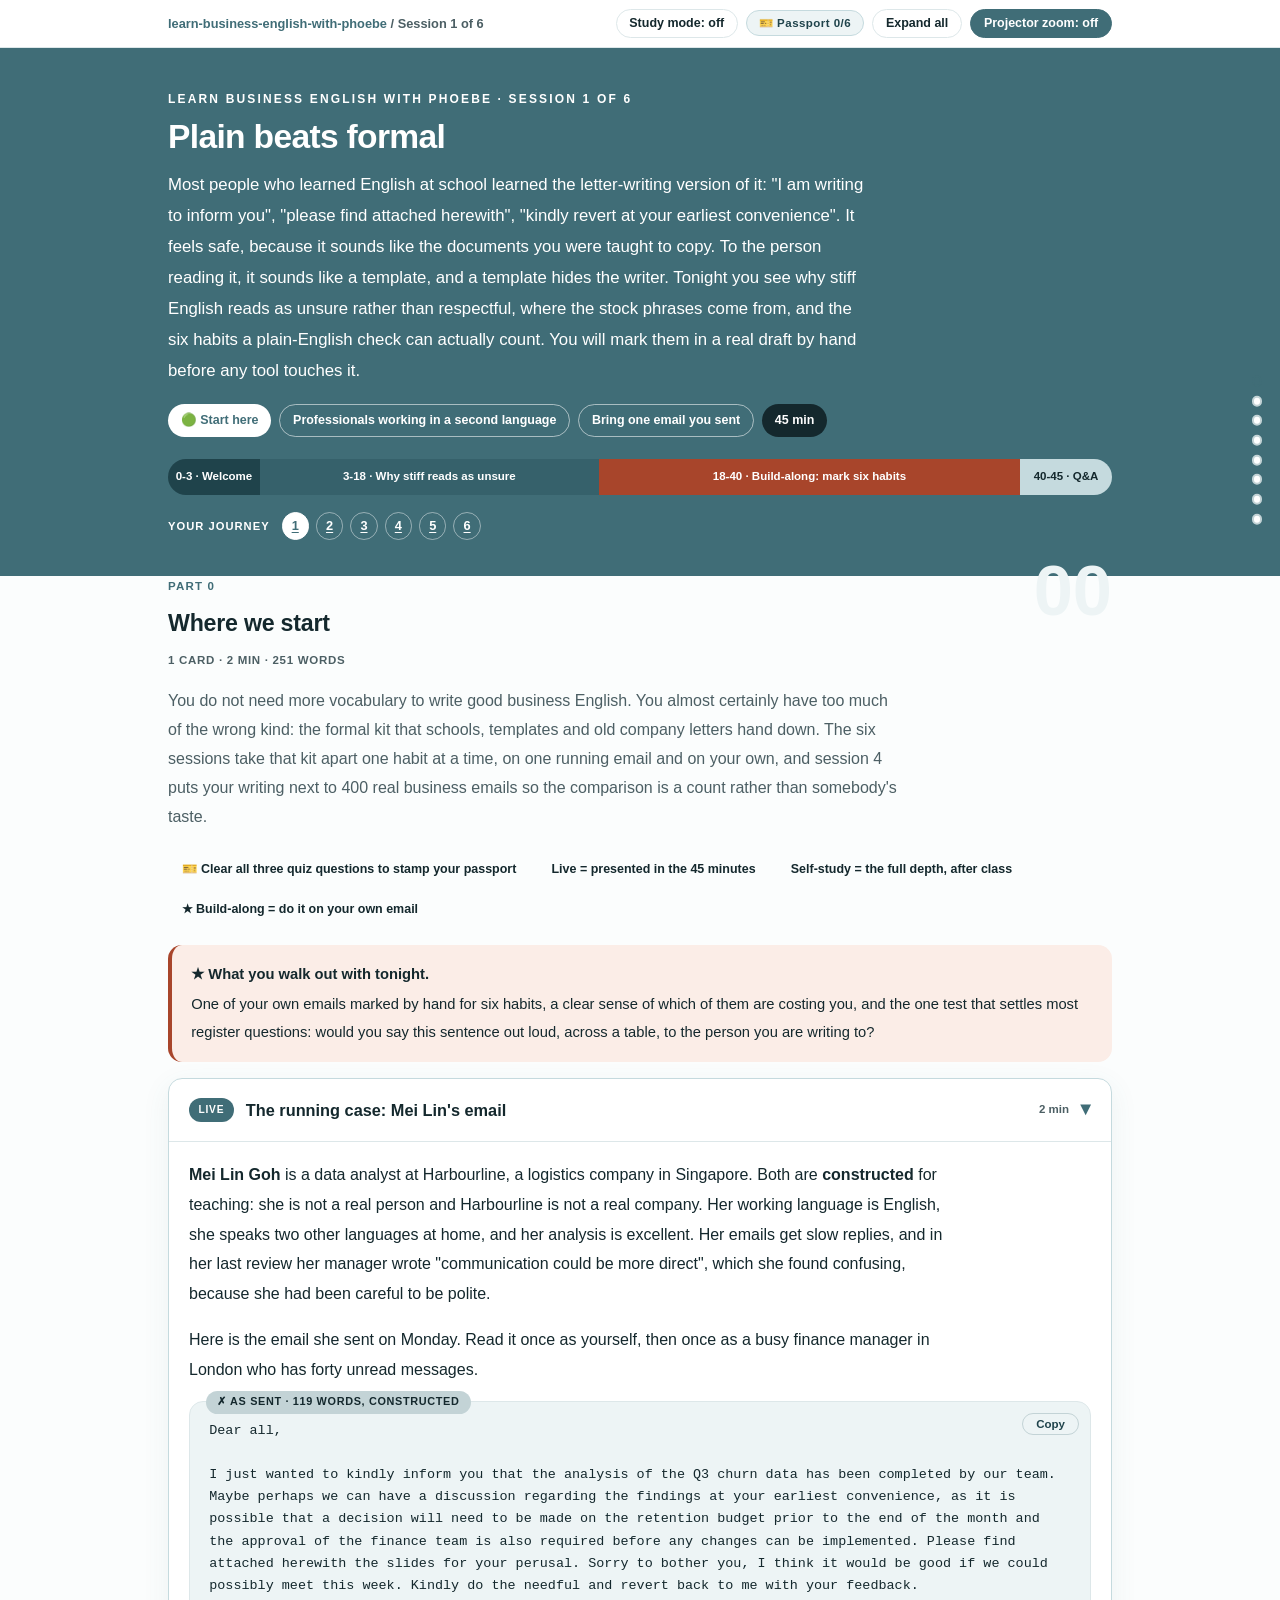
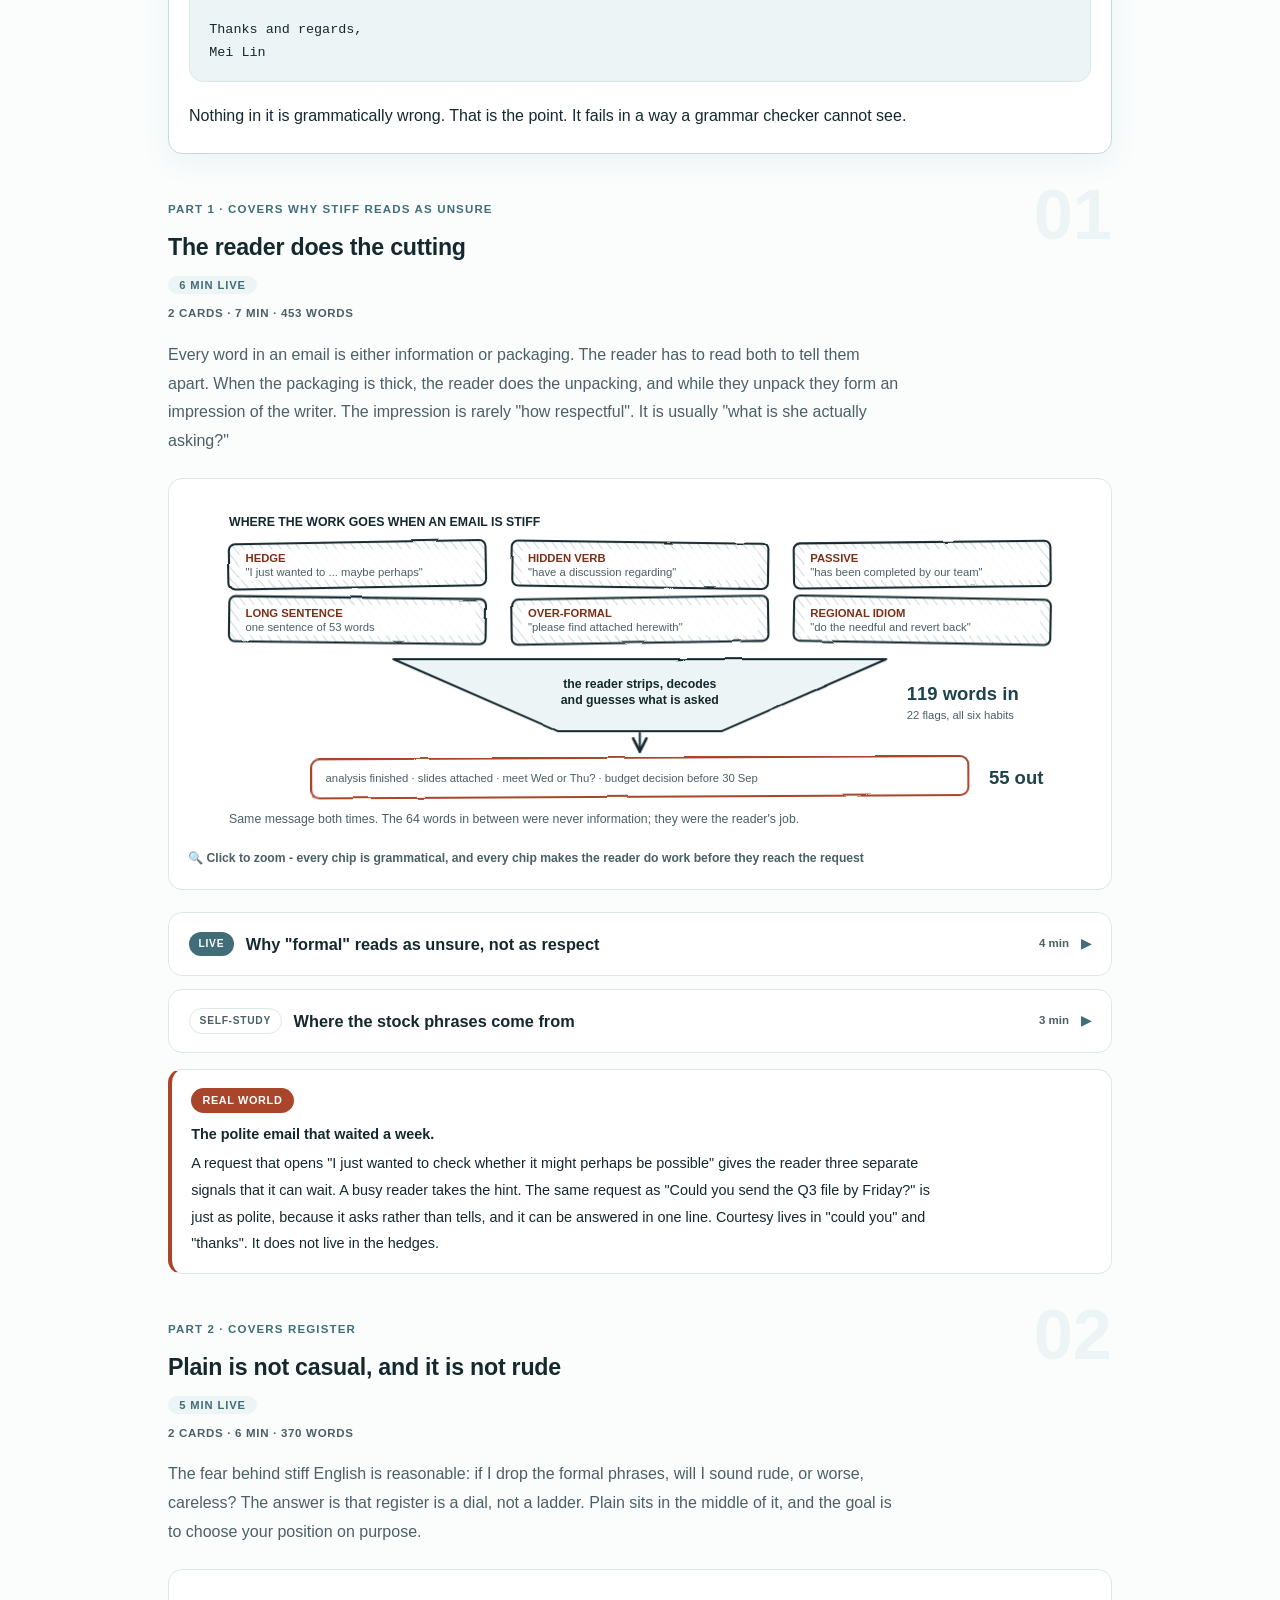
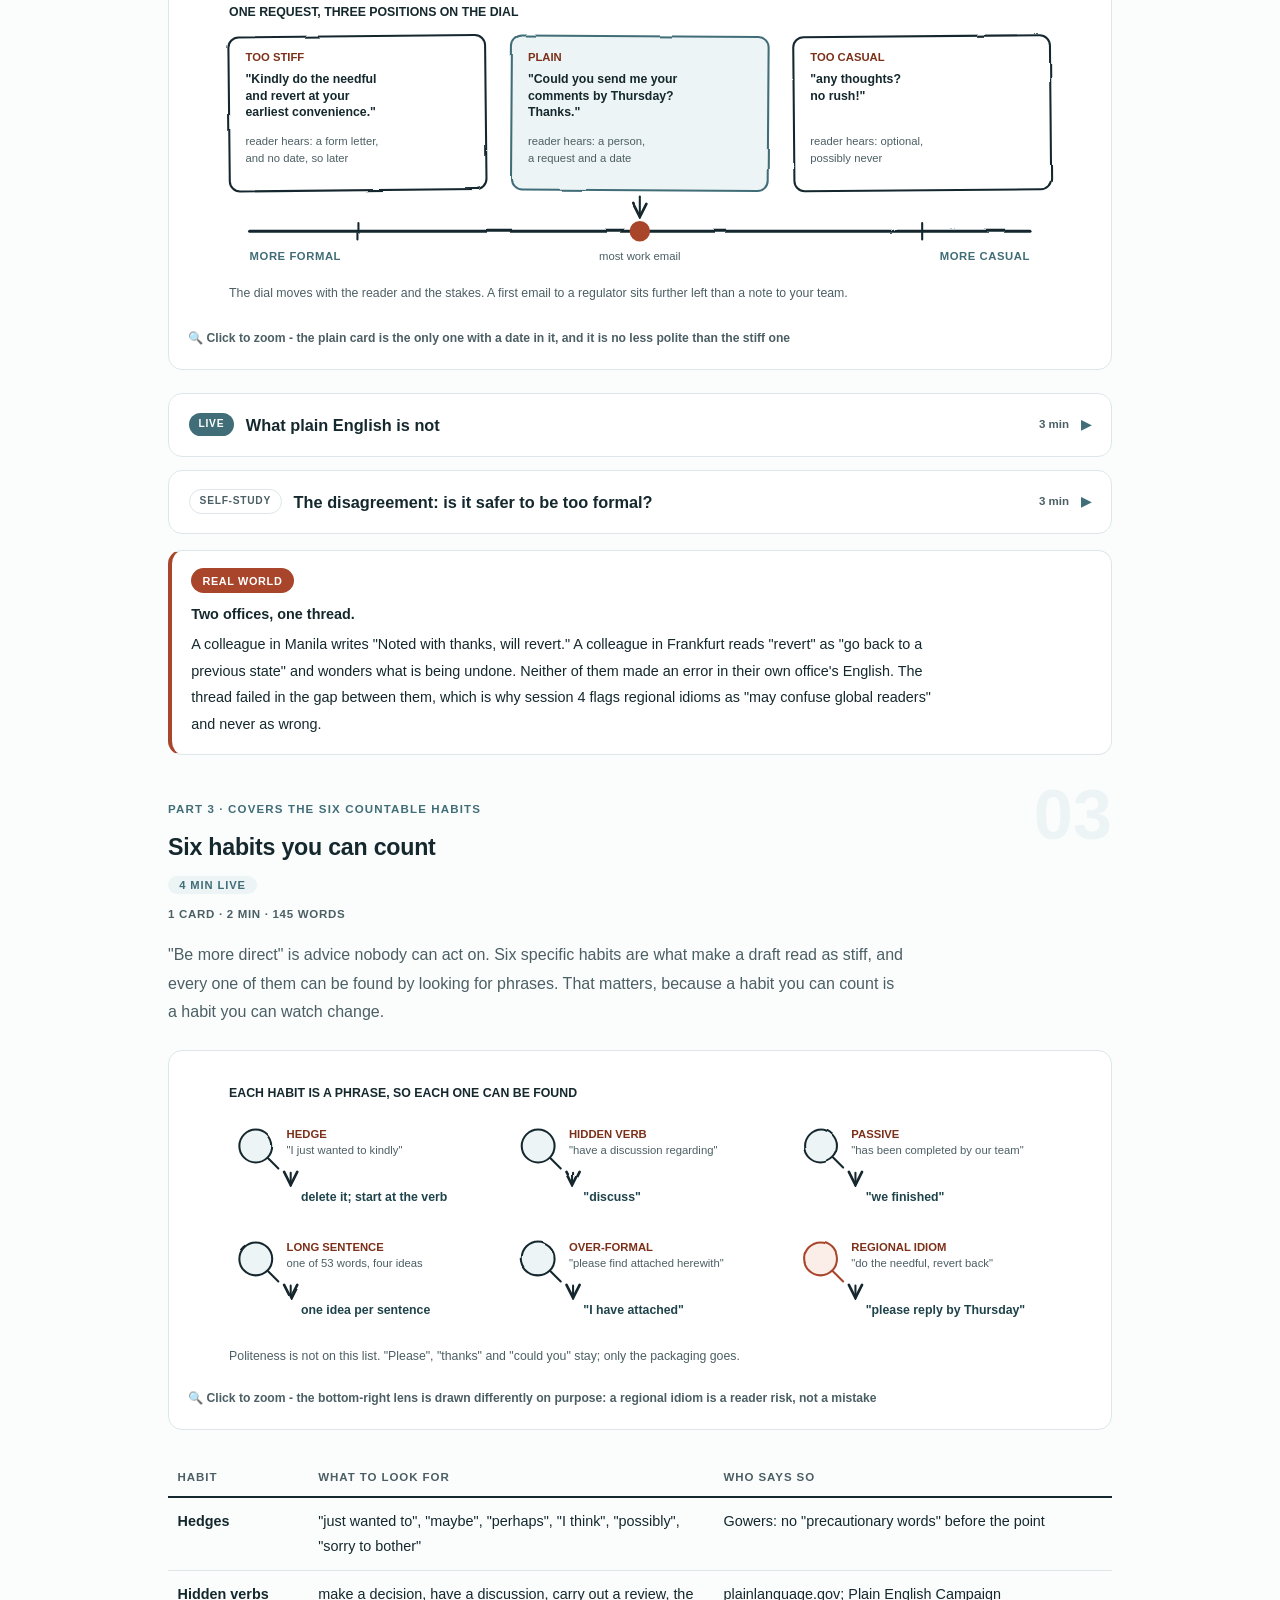
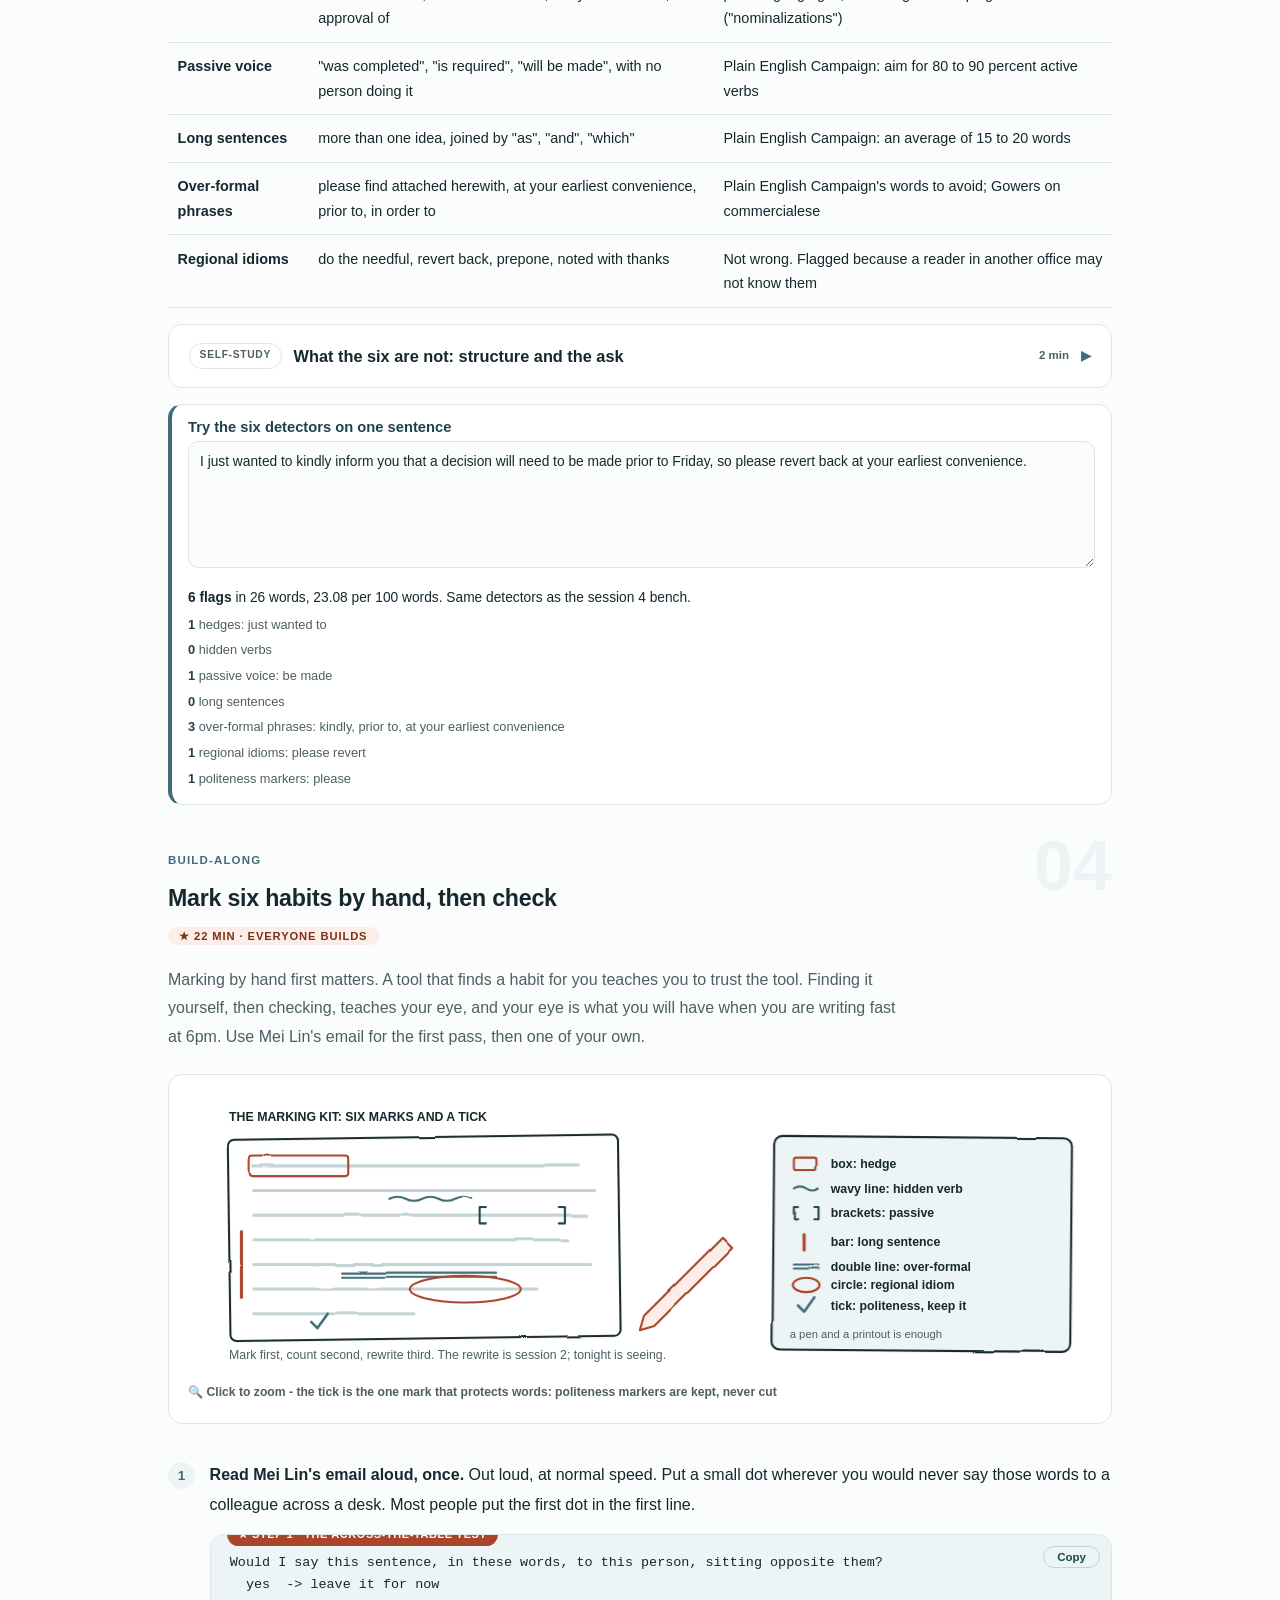
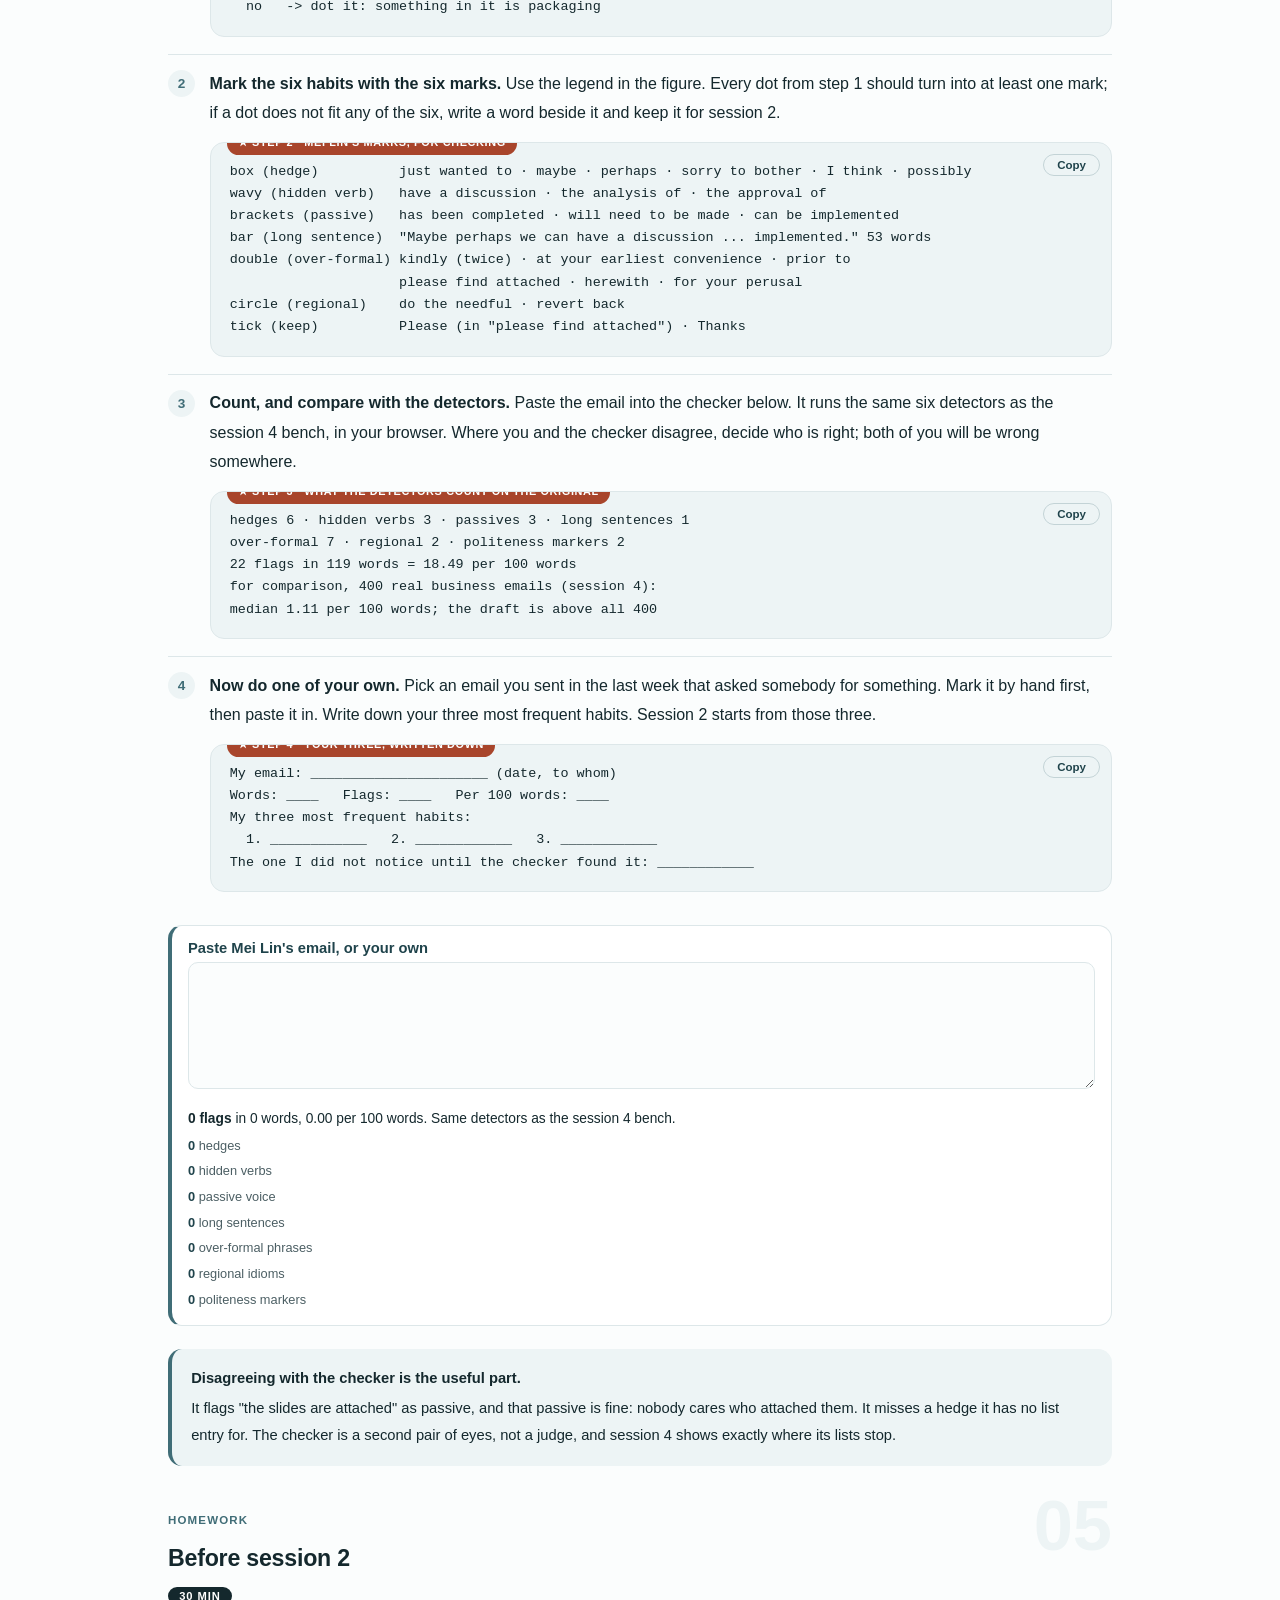
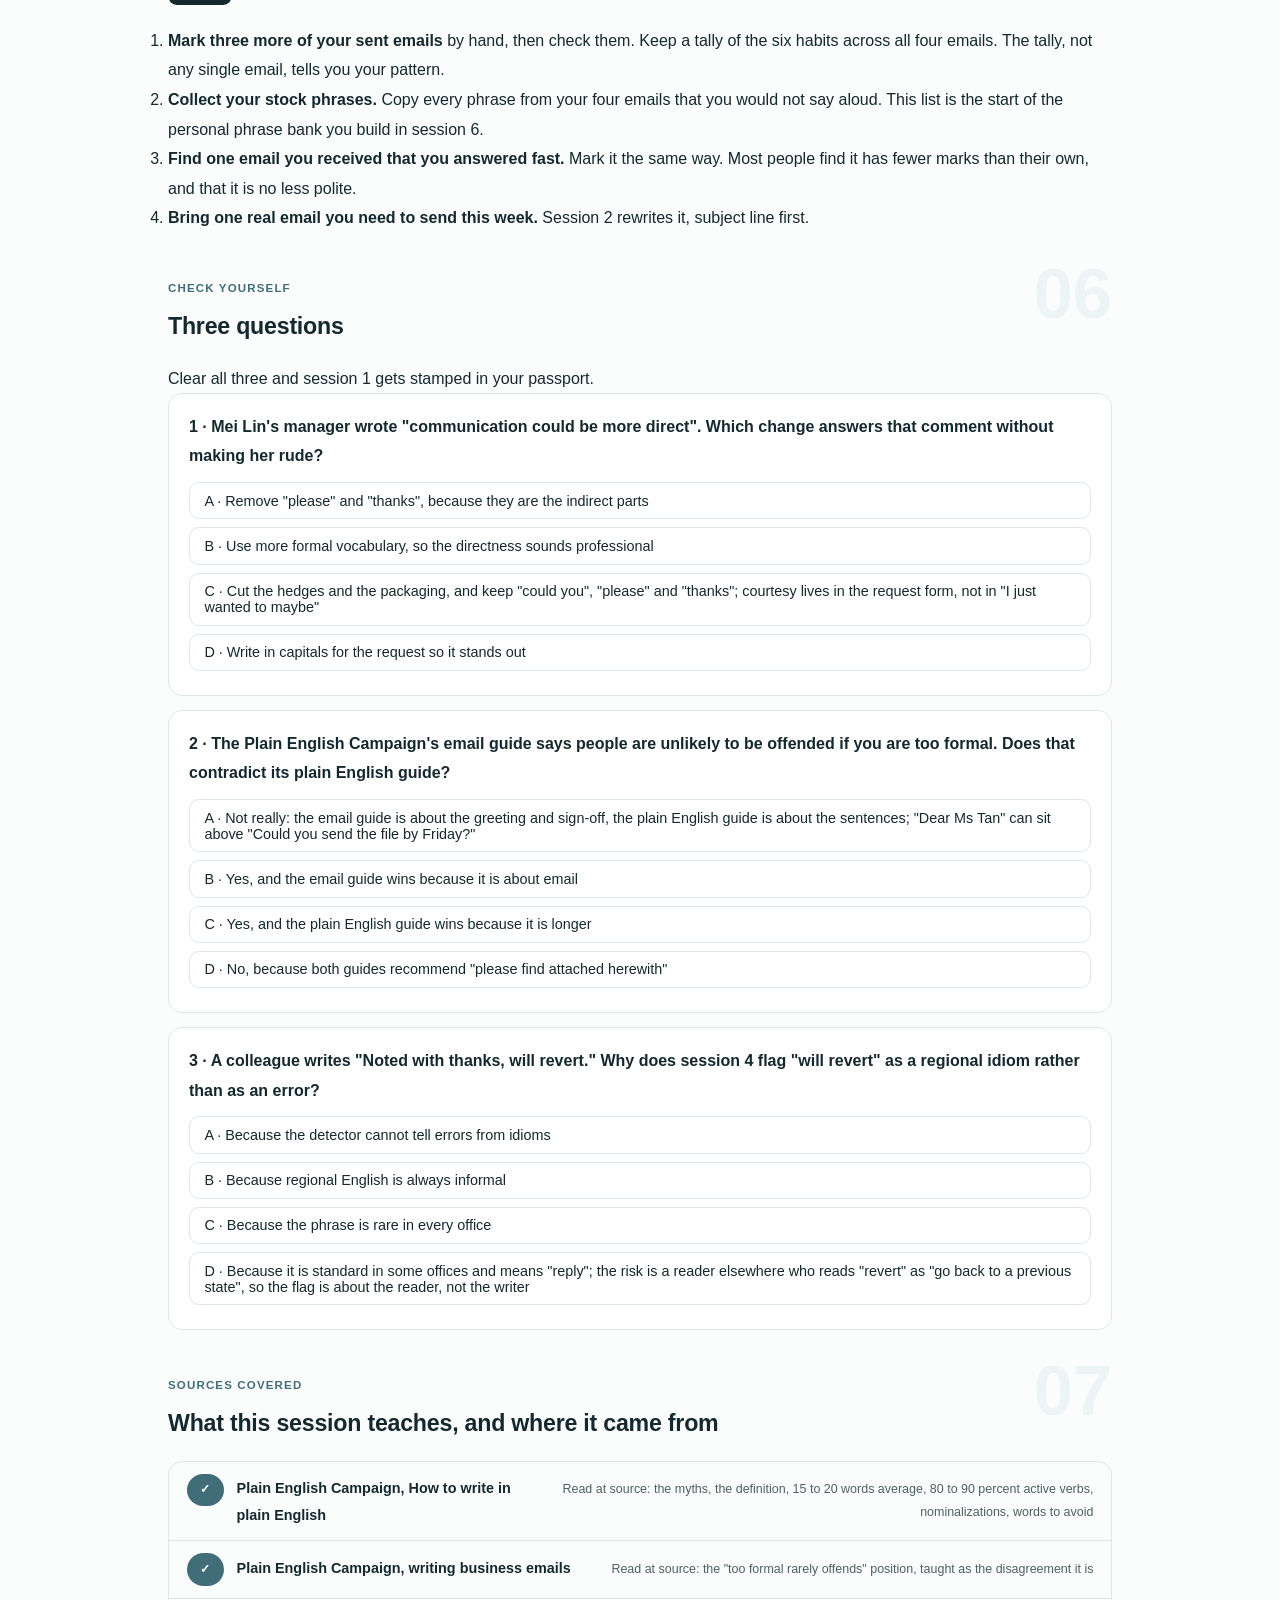
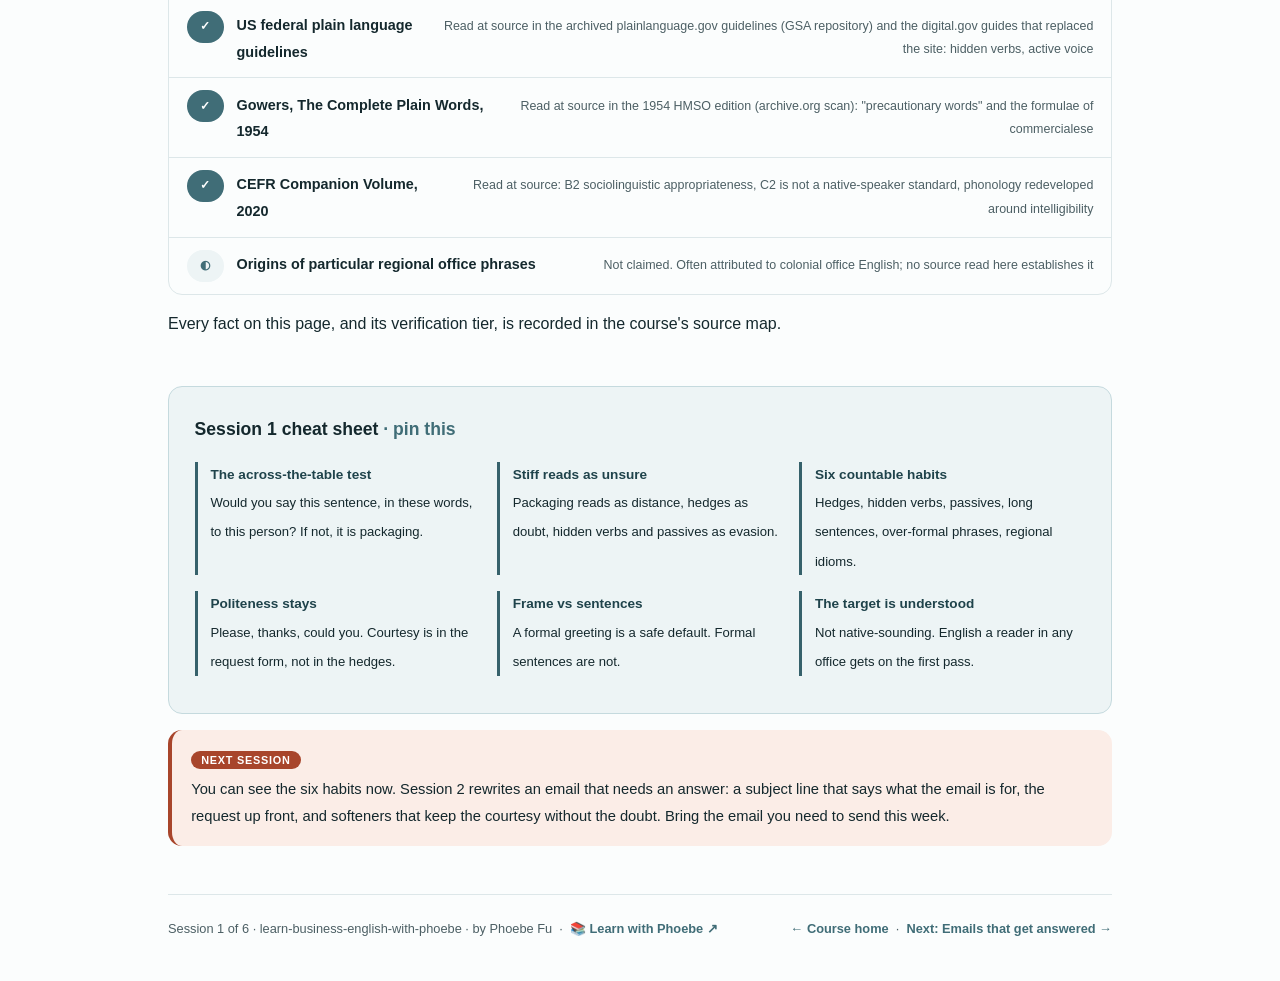
==== commit 6a02cef8: "Light surfaces everywhere: lightbox, cheat panel, code boxes; contrast and phone-width fixes Every d" ====
--- a/courses/01-plain-beats-formal.html
+++ b/courses/01-plain-beats-formal.html
@@ -19,7 +19,7 @@
 <meta name="twitter:image" content="https://phoebefu6.github.io/learn-business-english-with-phoebe/assets/og-cover.png">
 <!-- social:end -->
 <title>Session 1 · Plain beats formal - learn business english with phoebe</title>
-<link rel="stylesheet" href="../assets/style.css?v=2">
+<link rel="stylesheet" href="../assets/style.css?v=18">
 </head>
 <body>
 
@@ -549,6 +549,6 @@
 
 <script src="../assets/plain-core.js?v=1"></script>
 <script src="../assets/plain-live.js?v=4"></script>
-<script src="../assets/app.js?v=1"></script>
+<script src="../assets/app.js?v=18"></script>
 </body>
 </html>
--- a/assets/style.css
+++ b/assets/style.css
@@ -241,7 +241,7 @@
 .pill.light { background: var(--indigo-50); color: var(--indigo); }
 .pill.inkpill { background: var(--ink); color: #fff; }
 .pill.amber, .pill.peach { background: var(--amber); color: #fff; }
-.pill.bare { color: var(--faint); }
+.pill.bare { color: var(--muted); }
 
 /* ---------- 4D grid ---------- */
 .grid-2 { display: grid; grid-template-columns: repeat(auto-fit, minmax(15rem, 1fr)); gap: .8rem; margin: .5rem 0 1rem; }
@@ -270,10 +270,11 @@
 table.clean td:first-child { font-weight: 600; }
 
 /* ---------- prompt boxes ---------- */
-.prompt-box {
+.prompt-box{
   position: relative;
-  background: var(--code-bg);
-  color: var(--code-ink);
+  background: #EDF4F5;
+  border: 1px solid #DDE7E9;
+  color: #14282D;
   border-radius: var(--radius);
   padding: 1.1rem 1.2rem;
   margin: 1rem 0 1.2rem;
@@ -283,12 +284,12 @@
   white-space: pre-wrap;
   word-break: break-word;
 }
-.prompt-box .label {
+.prompt-box .label{
   position: absolute;
   top: -0.7rem;
   left: 1rem;
-  background: var(--indigo);
-  color: #fff;
+  background: #406D77;
+  color: #FFFFFF;
   font-family: "Inter", -apple-system, sans-serif;
   font-size: .68rem;
   font-weight: 700;
@@ -299,7 +300,7 @@
 }
 .prompt-box.bad .label { background: var(--faint); color: var(--ink); }
 .prompt-box.good .label { background: var(--amber); color: #fff; }
-.copy-btn {
+.copy-btn{
   position: absolute;
   top: .7rem;
   right: .7rem;
@@ -409,7 +410,7 @@
   gap: .4rem;
 }
 
-.lightbox {
+.lightbox{
   position: fixed;
   inset: 0;
   z-index: 100;
@@ -421,8 +422,10 @@
   cursor: zoom-out;
 }
 .lightbox.open { display: flex; }
-.lightbox .inner {
+.lightbox .inner{
   background: #fff;
+  border: 1px solid #DDE7E9;
+  box-shadow: 0 10px 40px rgba(20,40,45,.14);
   border-radius: var(--radius);
   padding: 2rem;
   max-width: 94vw;
@@ -430,7 +433,7 @@
   overflow: auto;
 }
 .lightbox .inner svg, .lightbox .inner img { width: min(88vw, 70rem); height: auto; }
-.lightbox .close-hint {
+.lightbox .close-hint{
   position: fixed;
   top: 1rem; right: 1.4rem;
   color: var(--ink);
@@ -455,7 +458,7 @@
 .covered-row .note { margin-left: auto; color: var(--muted); font-size: .78rem; text-align: right; }
 
 /* ---------- cheat sheet footer ---------- */
-.cheat {
+.cheat{
   background: var(--indigo-50);
   color: var(--ink);
   border: 1px solid var(--indigo-soft);
@@ -1162,7 +1165,7 @@
   transition: all .18s ease;
 }
 .pp-stamp:hover { border-color: var(--indigo-soft); }
-.pp-stamp i { font-size: 1.3rem; font-style: normal; opacity: .7; color: var(--ink); }
+.pp-stamp i { font-size: 1.3rem; font-style: normal; opacity: 1; color: var(--ink); }
 .pp-stamp b { font: 800 0.7rem Inter, sans-serif; }
 .pp-stamp.got {
   border-style: solid; border-color: var(--indigo);
@@ -1320,3 +1323,28 @@
 .pe-mini-sum { font-size: 0.86rem; color: var(--ink); }
 .pe-mini-n { font-size: 0.8rem; color: var(--muted); }
 .pe-mini-n b { color: var(--indigo-deep); }
+
+/* layout-patch-3: phone-width overflow (2026-10-10) */
+.sql-bar { flex-wrap: wrap; }
+@media (max-width: 480px) {
+  .covered-row { flex-wrap: wrap; }
+  .covered-row .note { margin-left: 0; text-align: left; flex-basis: 100%; }
+  details.card summary { flex-wrap: wrap; }
+  details.card summary .mini { white-space: normal; }
+  .wk, .sqlbox, .prompt-box, pre { max-width: 100%; overflow-x: auto; }
+  .mono, code, strong, .note { overflow-wrap: anywhere; }
+  select, input[type=range], label { max-width: 100%; }
+  canvas, svg, img { max-width: 100%; height: auto; }
+  .tree-kids, .tree-node-wrap, .tree-node, .rb-night, .al-row, .gd-field, .tl-row, .sl-row { max-width: 100%; overflow-x: auto; }
+  .tl-cols, .sl-cols, .bb-cols, .ev-cols, [class$="-cols"] { grid-template-columns: 1fr !important; display: grid; }
+  .tl-cols > *, .sl-cols > *, [class$="-cols"] > * { min-width: 0; max-width: 100%; }
+  .mono { white-space: normal; }
+  .er-w, .bb-lab, .tl-lev, .sl-lev { max-width: 100%; white-space: normal; }
+}
+/* contrast-patch-2b */
+.cheat a { color: var(--indigo-deep, var(--ink)); }
+.chip.audience { background: transparent; border-color: rgba(255,255,255,.55); }
+.masthead a, .masthead .sub a { color: #fff; text-decoration: underline; text-underline-offset: 2px; }
+.prompt-box b, .prompt-box strong { color: var(--indigo-deep, var(--ink)); }
+.prompt-box span, .prompt-box em, .prompt-box i { color: inherit; }
+.pp-stamp i { color: var(--ink); }
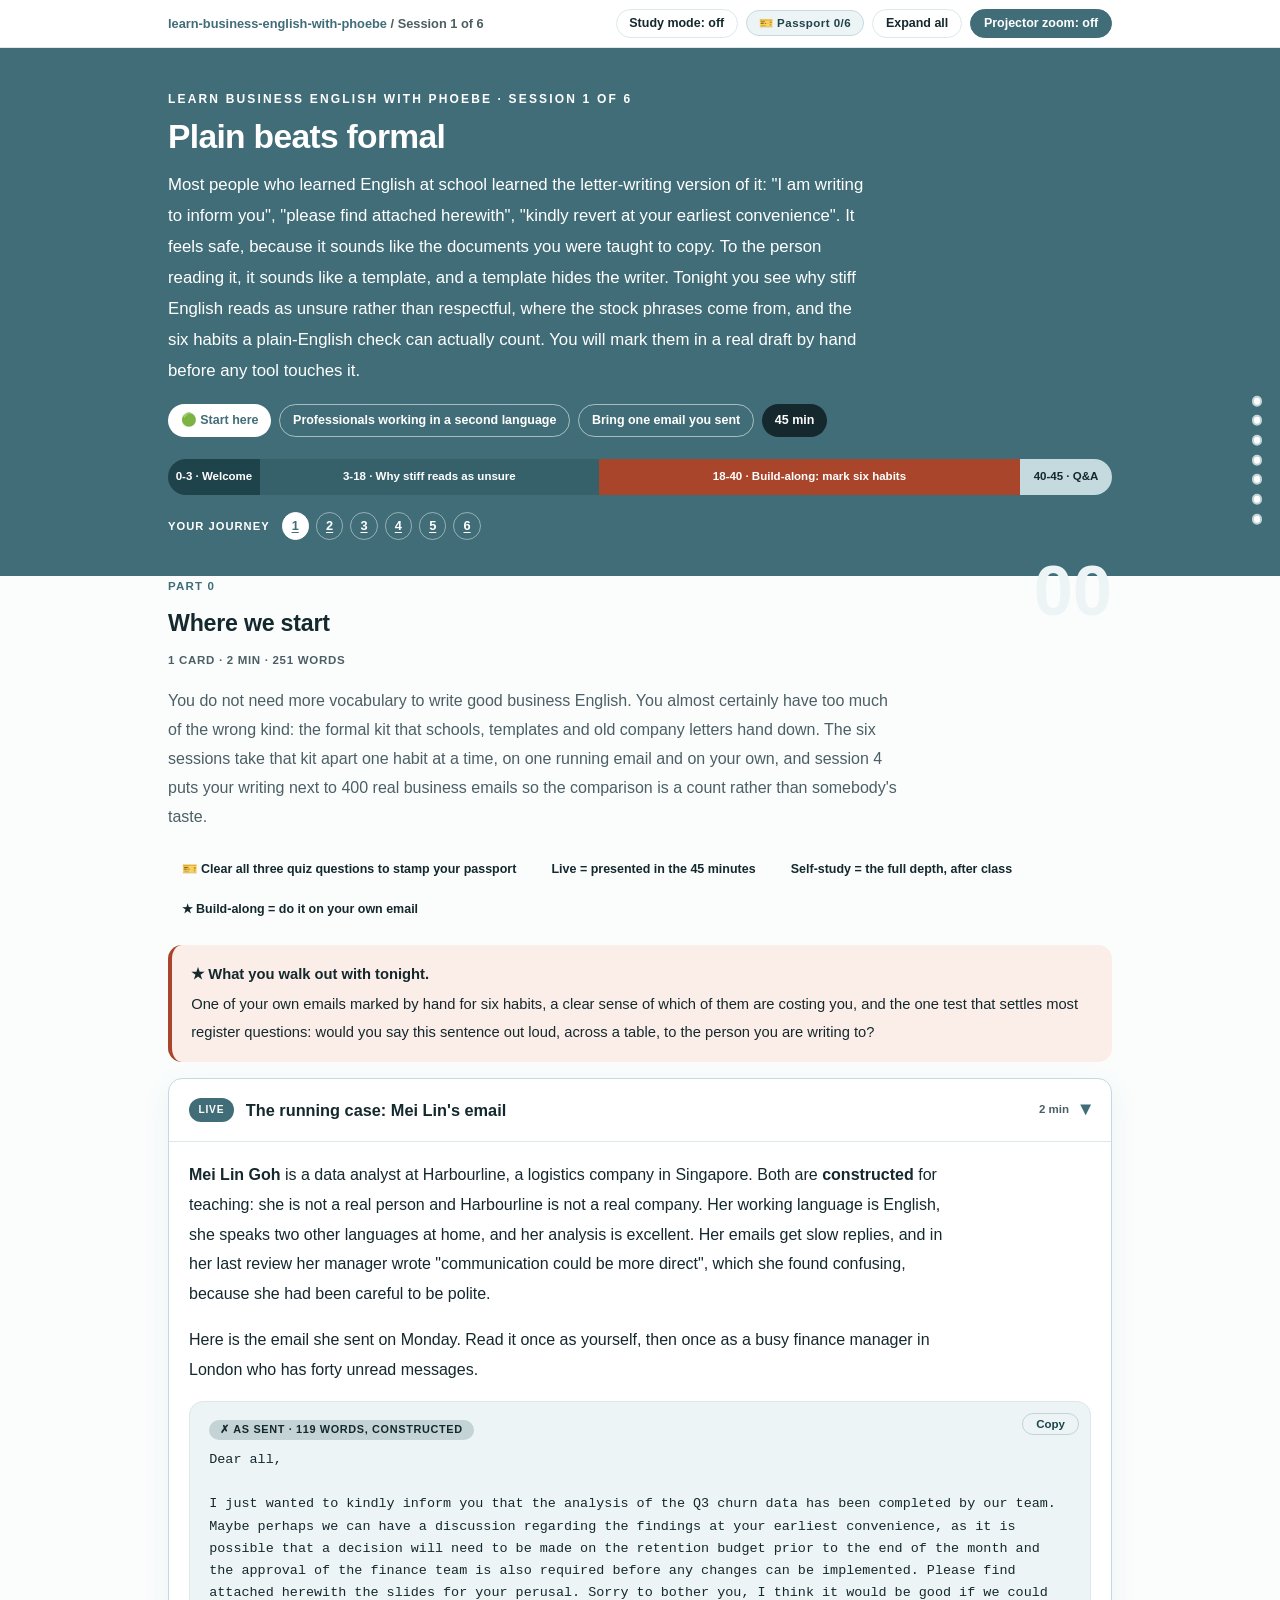
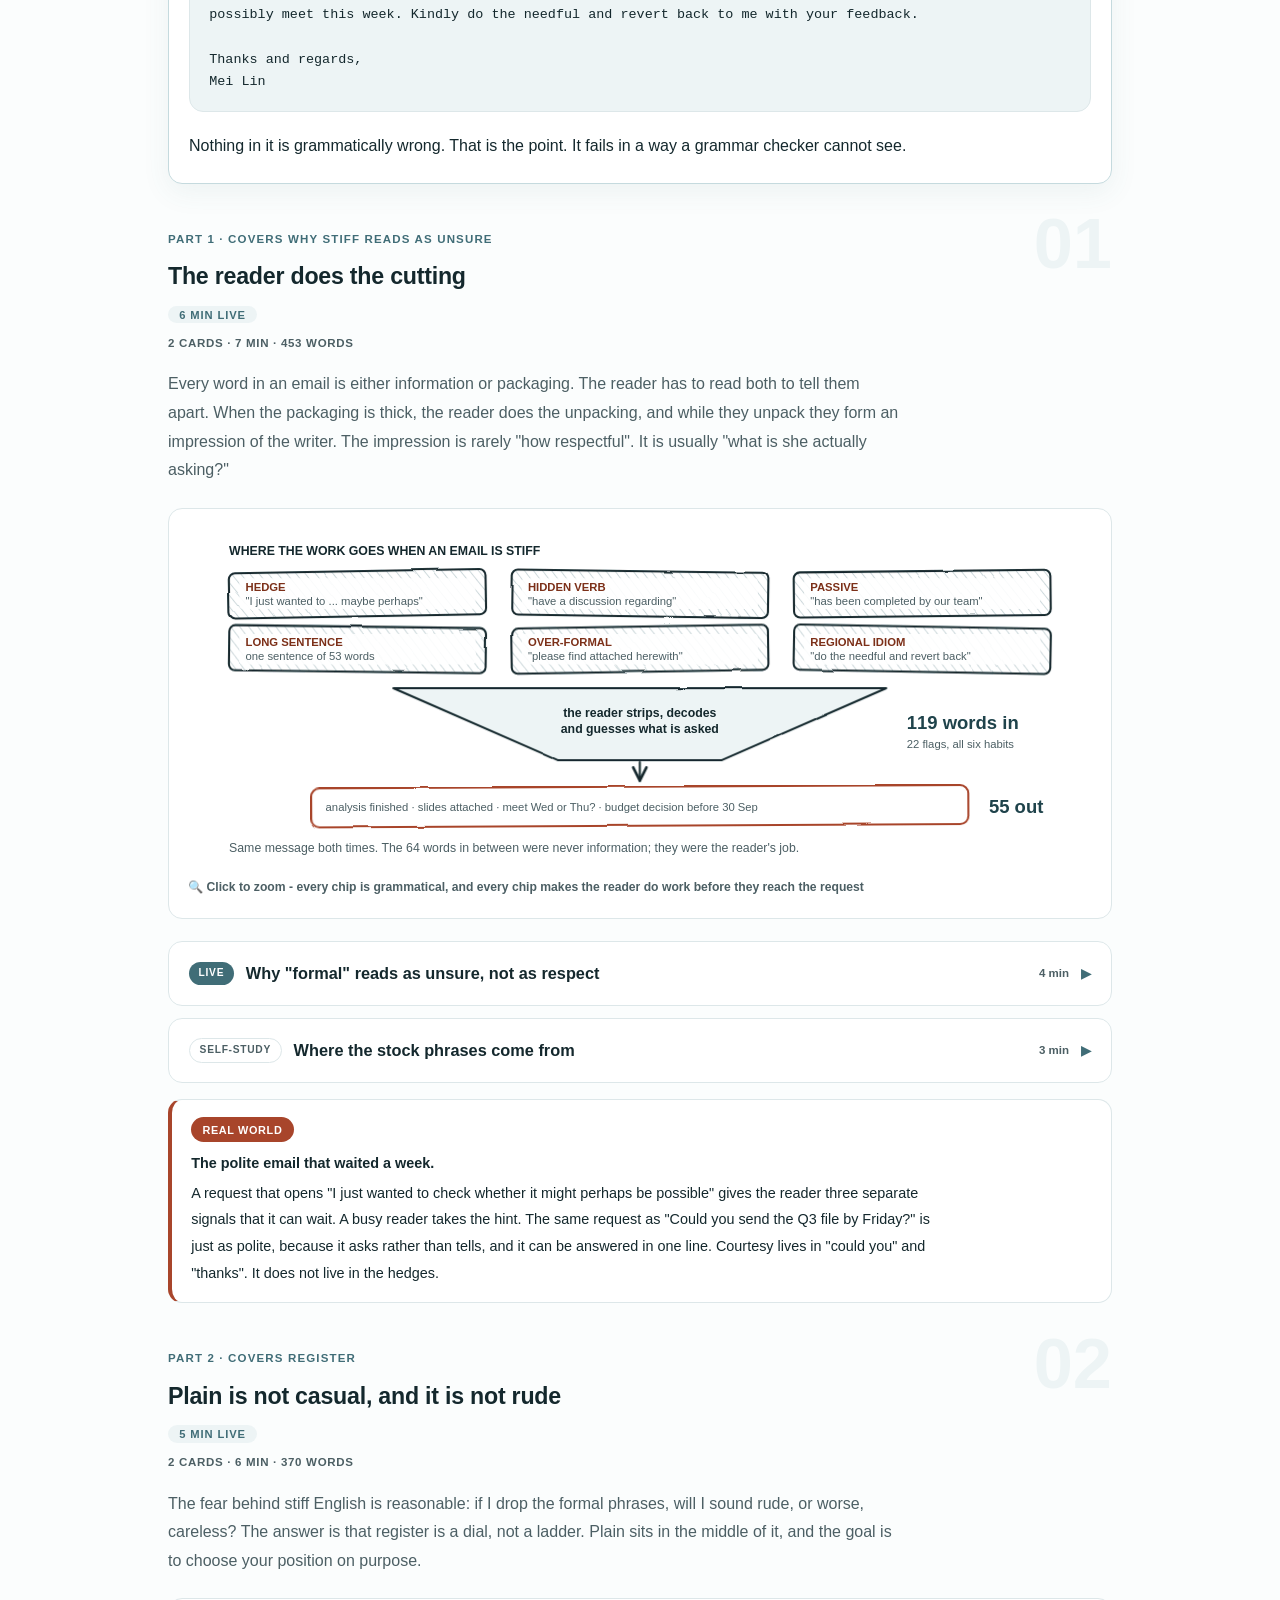
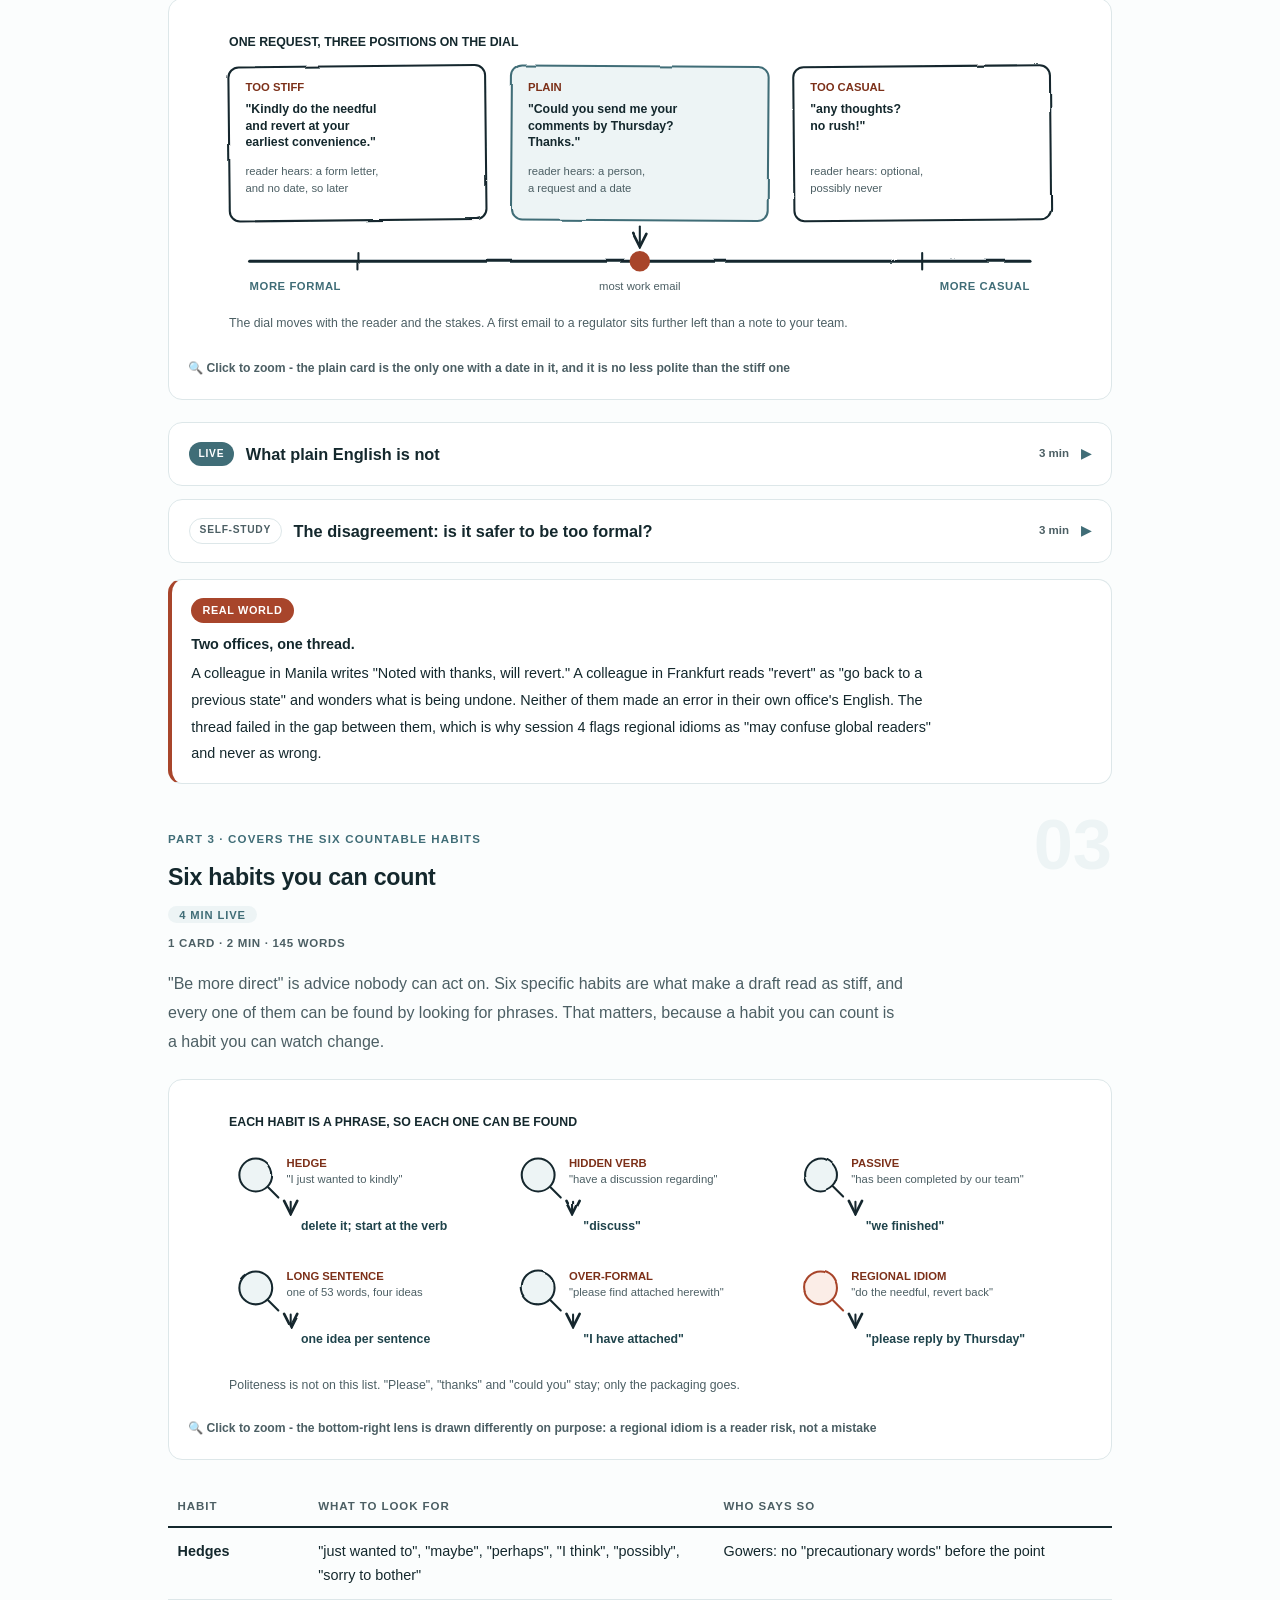
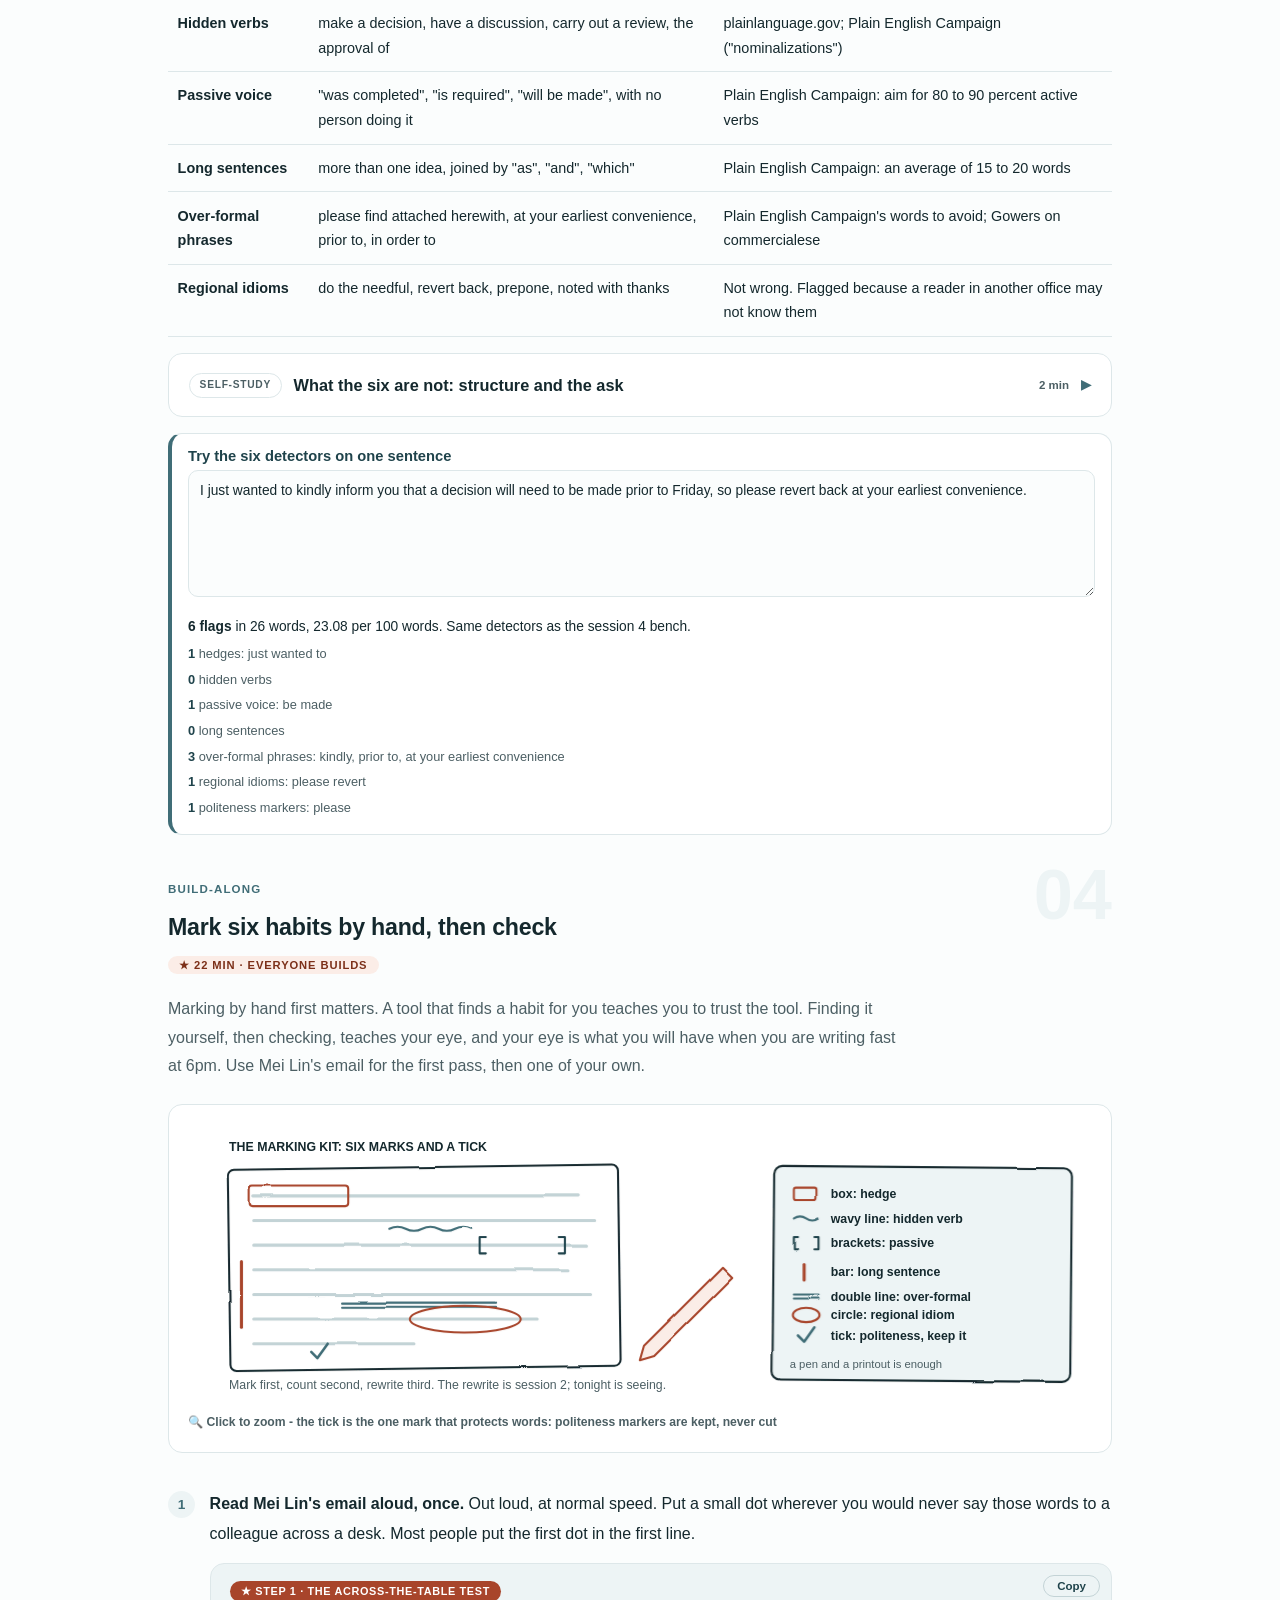
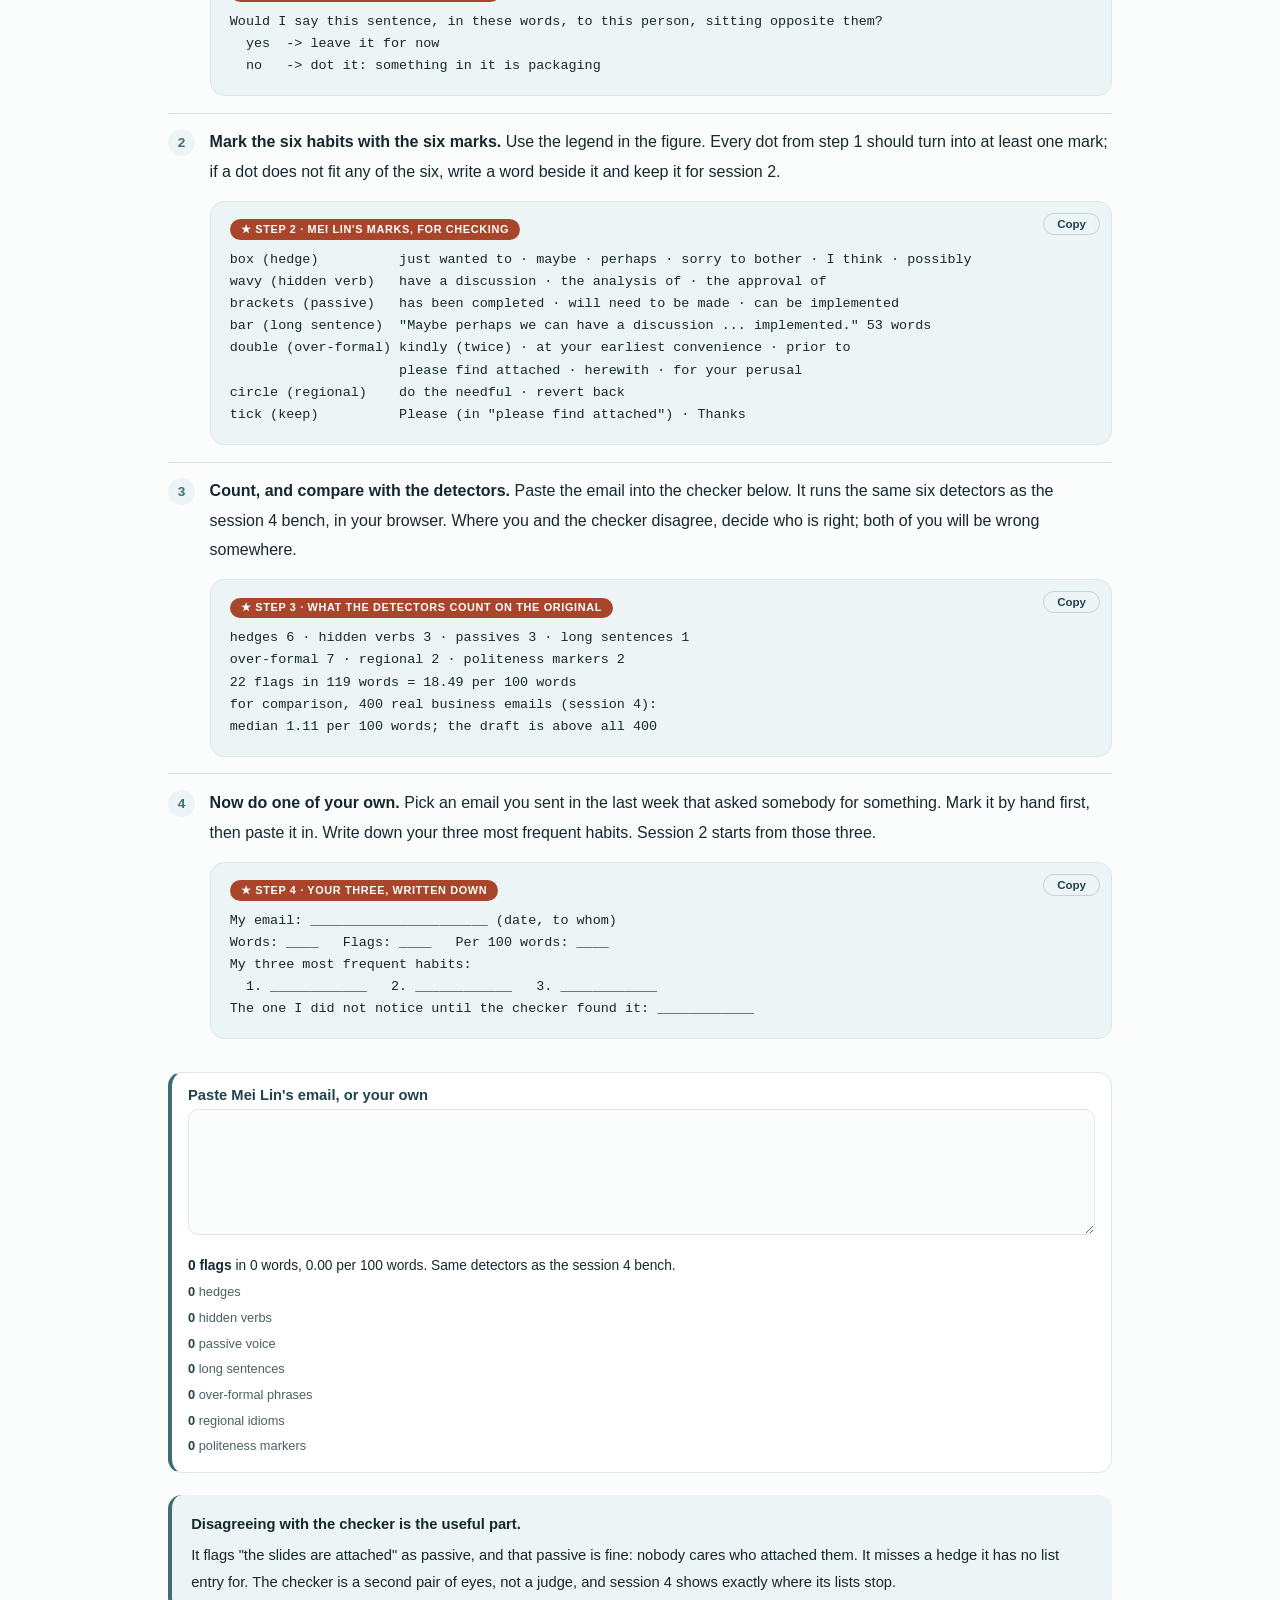
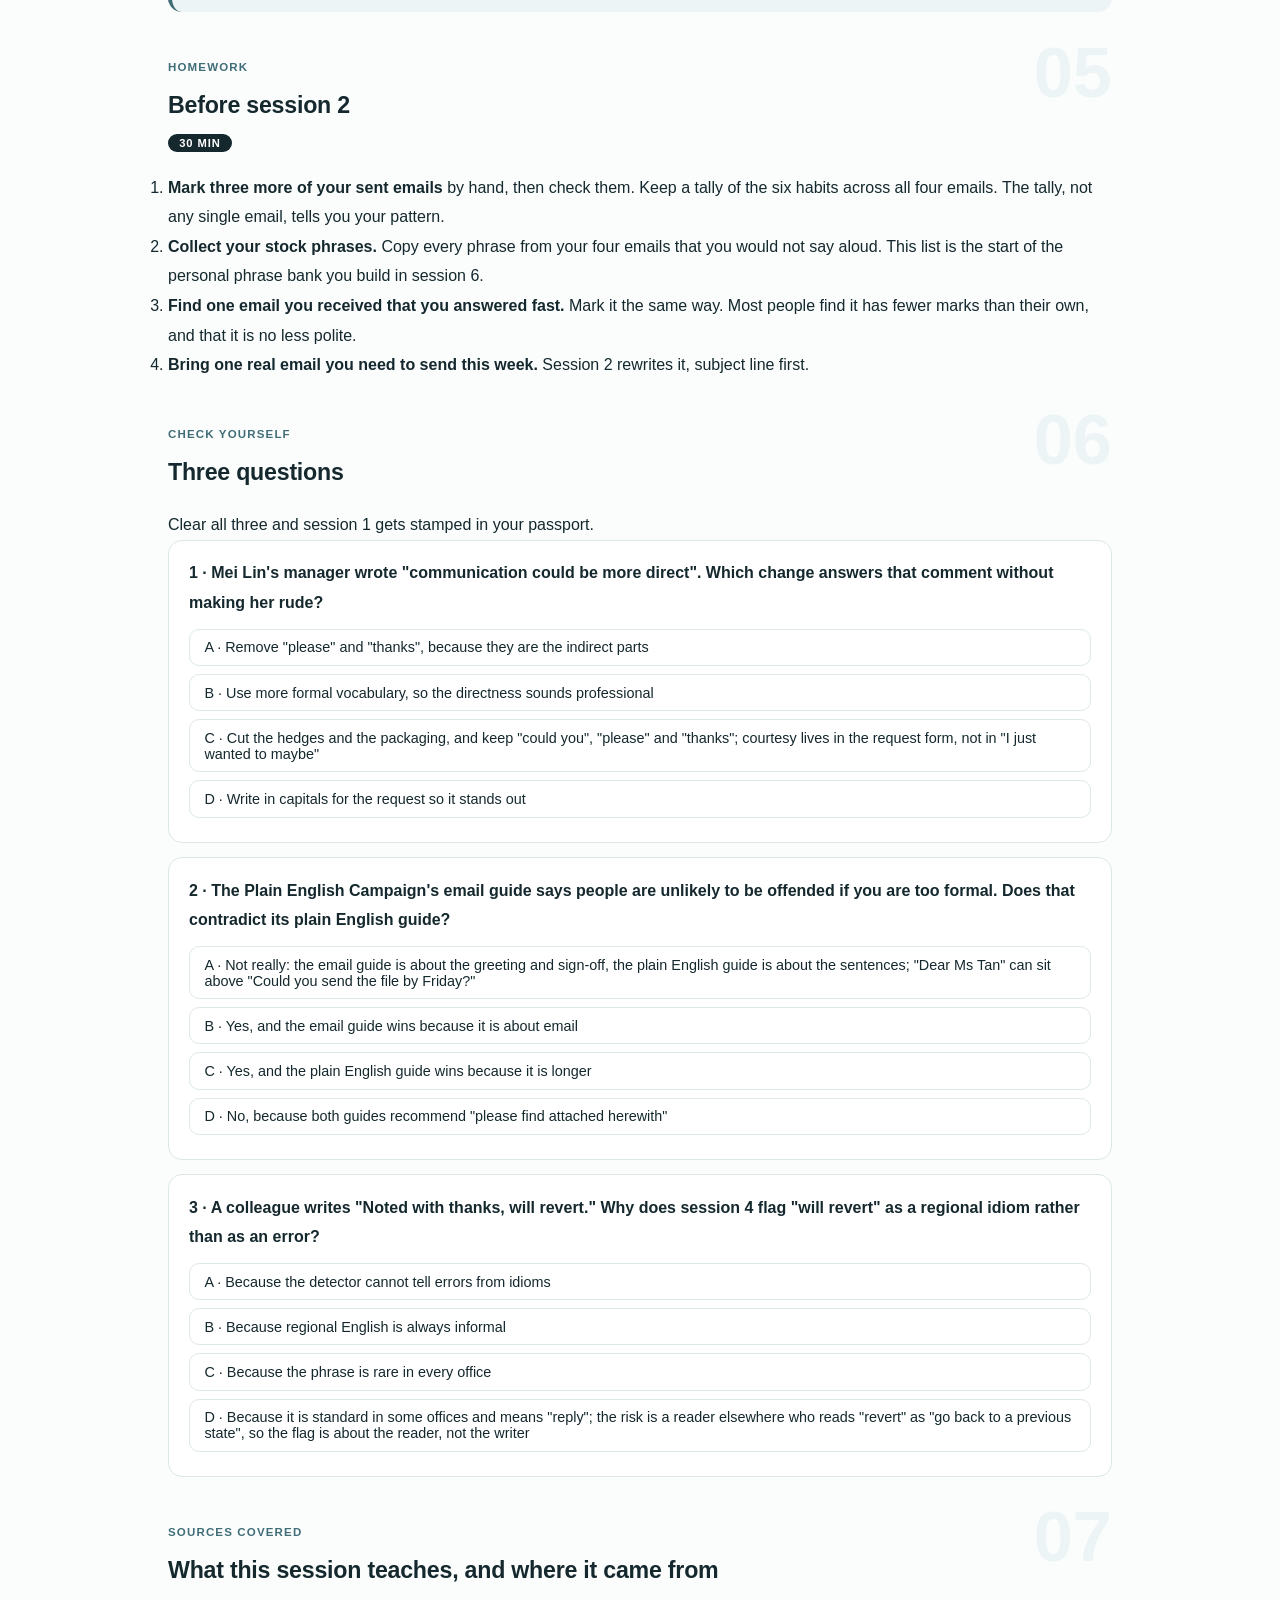
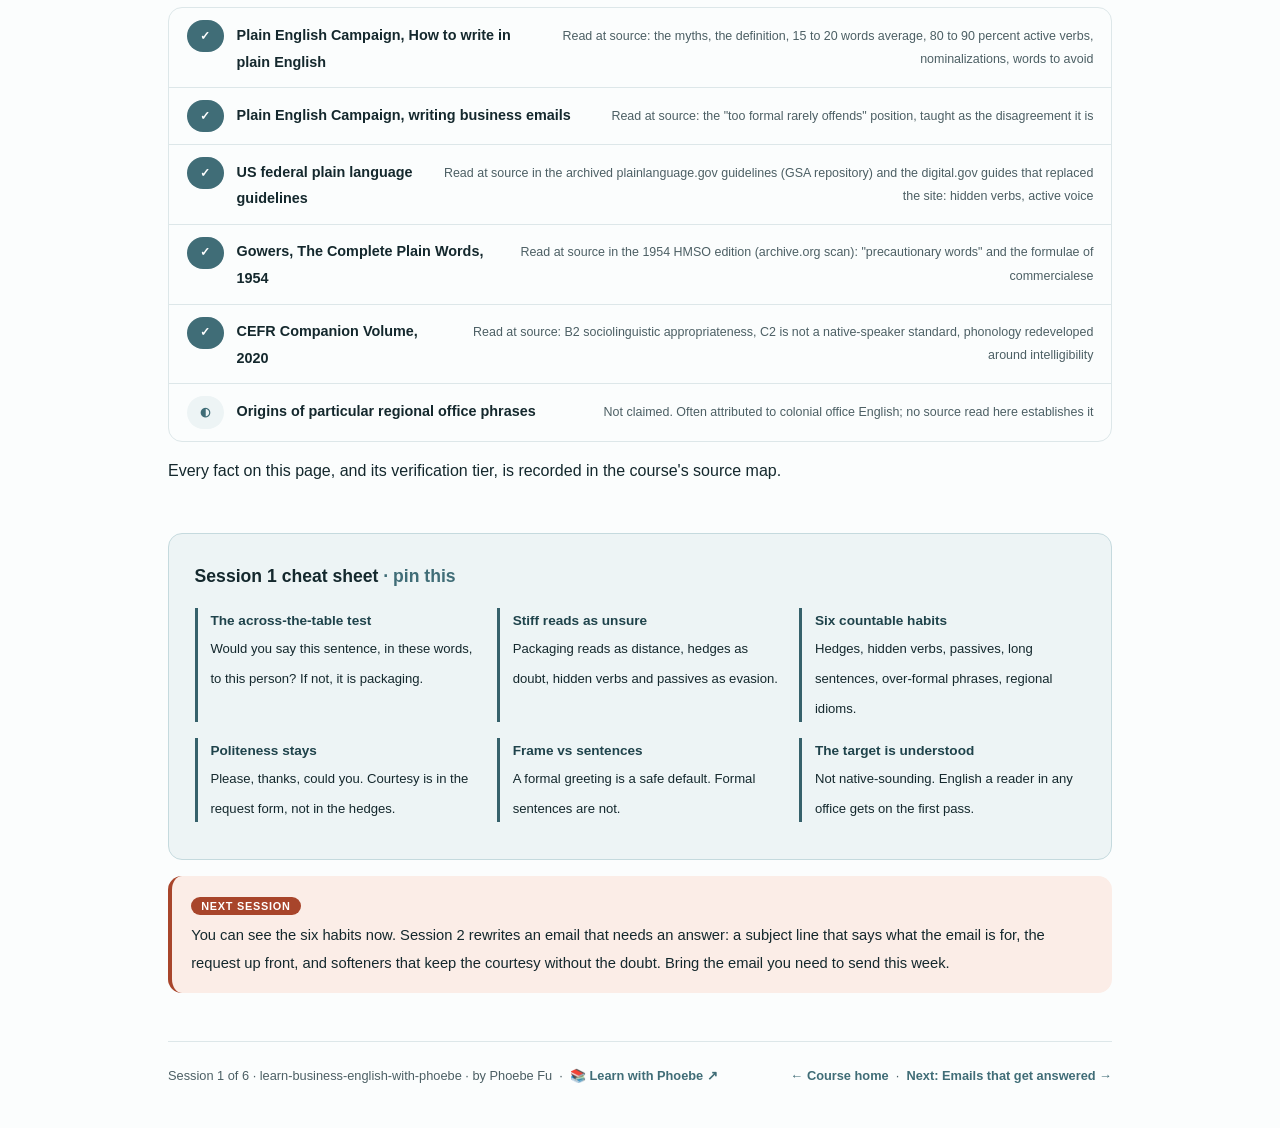
==== commit 3ff8400c: "Prompt-box label inside the box: overflow no longer cuts it in half The label hung 0.7rem above the " ====
--- a/courses/01-plain-beats-formal.html
+++ b/courses/01-plain-beats-formal.html
@@ -19,7 +19,7 @@
 <meta name="twitter:image" content="https://phoebefu6.github.io/learn-business-english-with-phoebe/assets/og-cover.png">
 <!-- social:end -->
 <title>Session 1 · Plain beats formal - learn business english with phoebe</title>
-<link rel="stylesheet" href="../assets/style.css?v=18">
+<link rel="stylesheet" href="../assets/style.css?v=19">
 </head>
 <body>
 
--- a/assets/style.css
+++ b/assets/style.css
@@ -1348,3 +1348,8 @@
 .prompt-box b, .prompt-box strong { color: var(--indigo-deep, var(--ink)); }
 .prompt-box span, .prompt-box em, .prompt-box i { color: inherit; }
 .pp-stamp i { color: var(--ink); }
+
+/* Prompt-box label sits inside the box (2026-10-12). Hanging it 0.7rem above the edge let any
+   overflow:auto parent cut it in half; in normal flow nothing can clip it. The right margin
+   keeps it clear of the Copy button; long labels wrap instead of running under it. */
+.prompt-box > .label{ position: static; display: table; margin: 0 5.2rem .55rem 0; white-space: normal; line-height: 1.45; }
